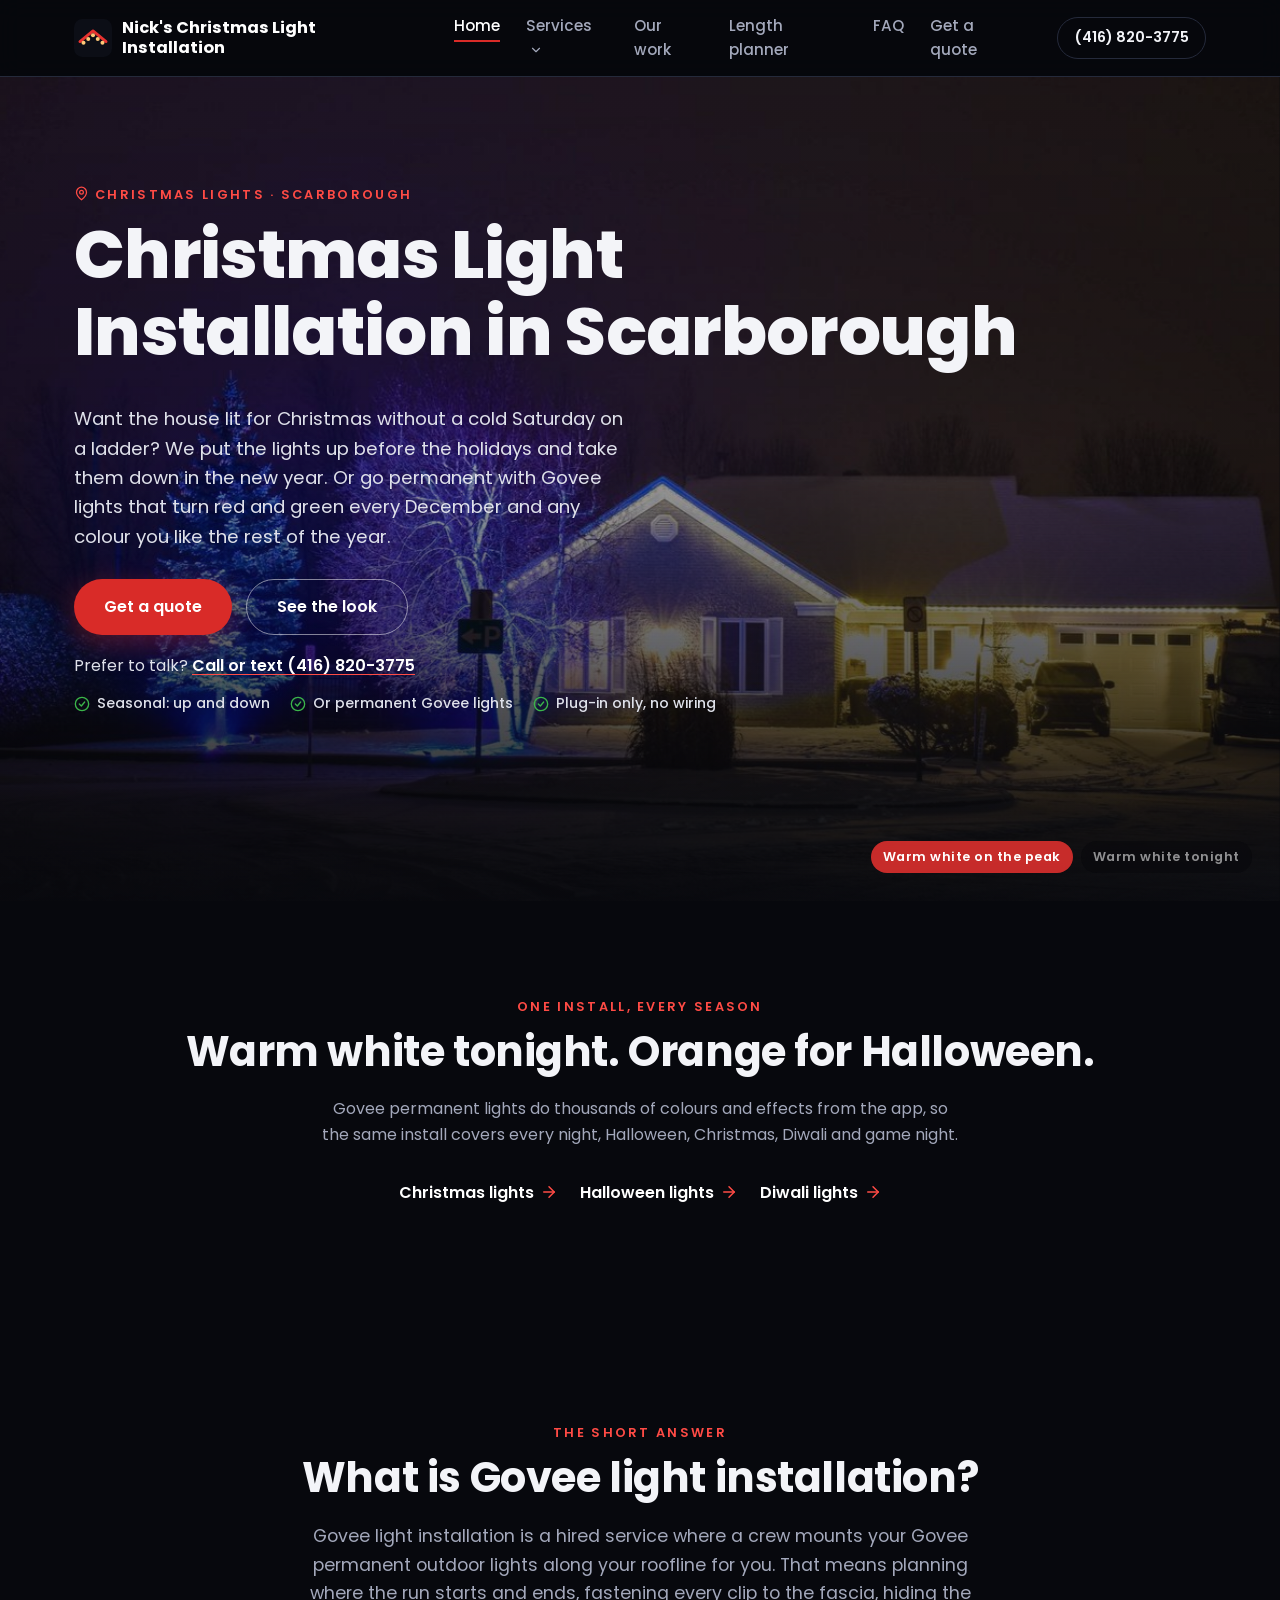
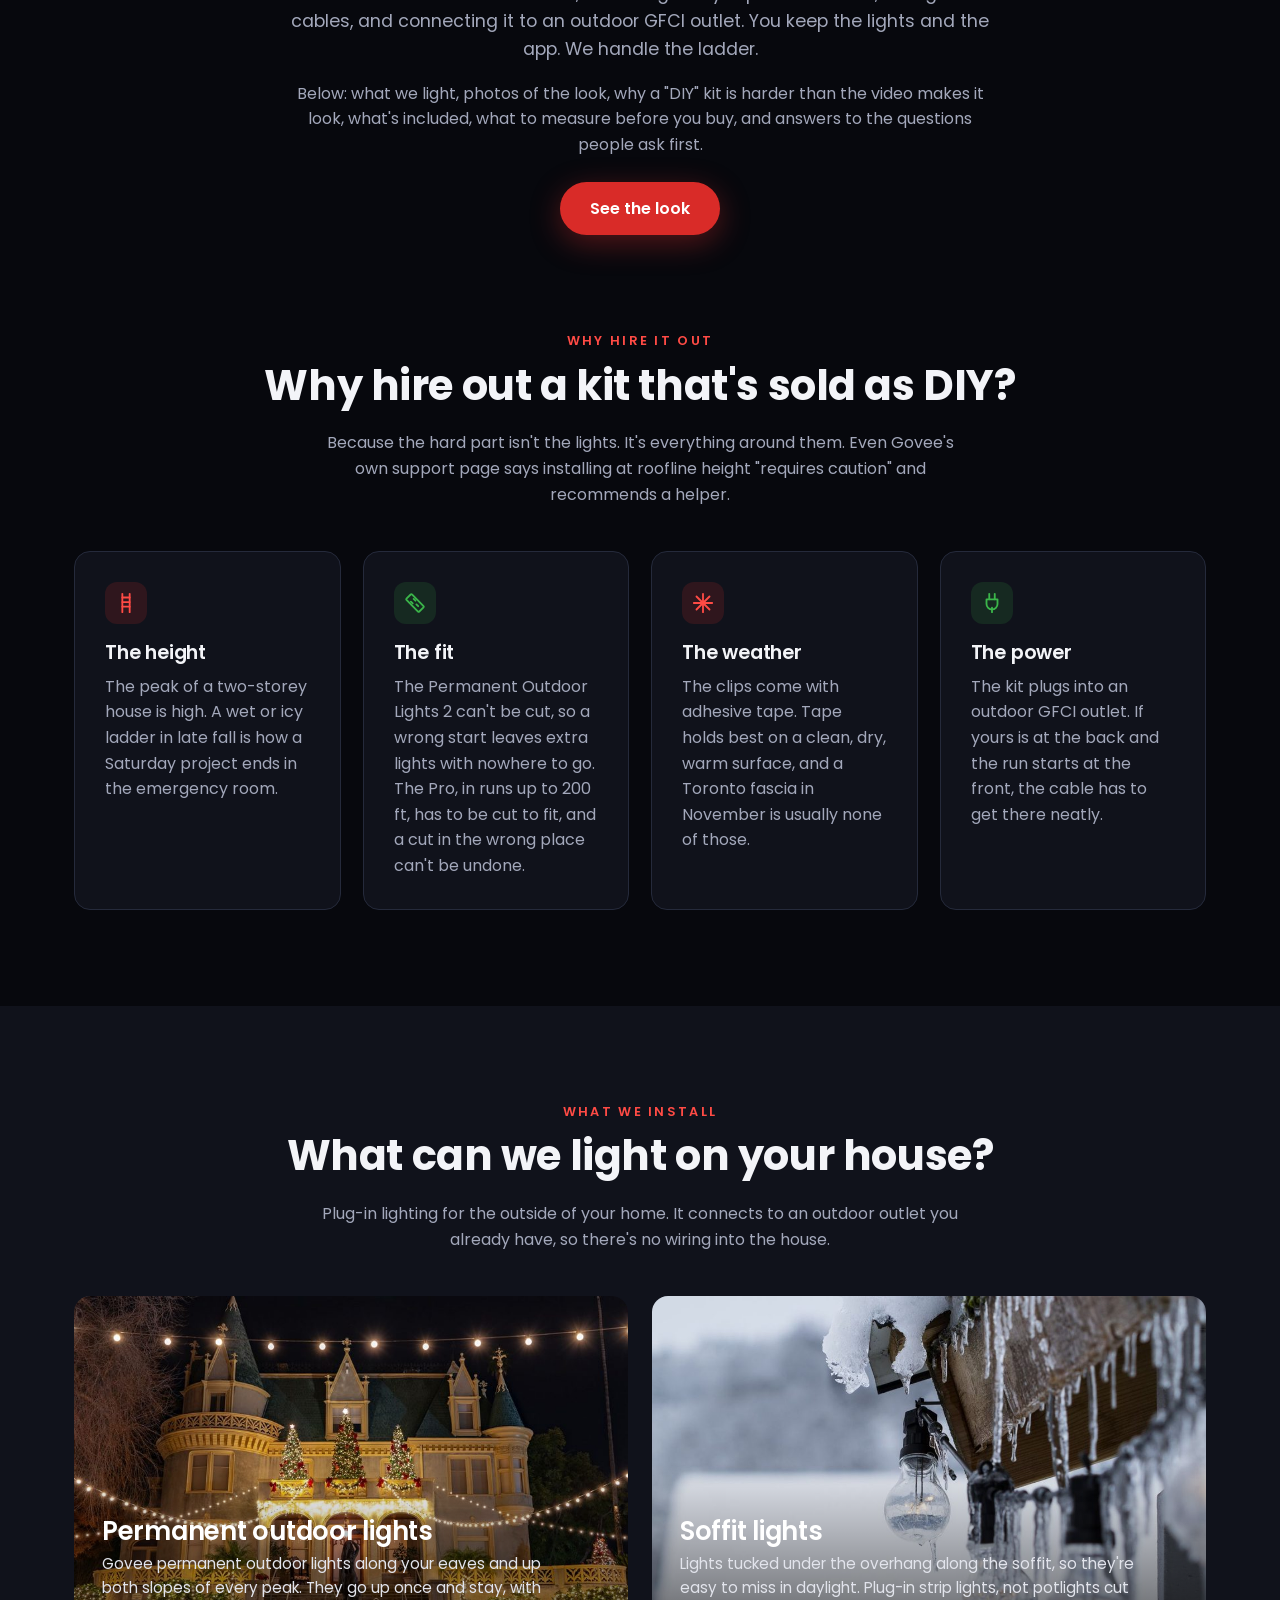
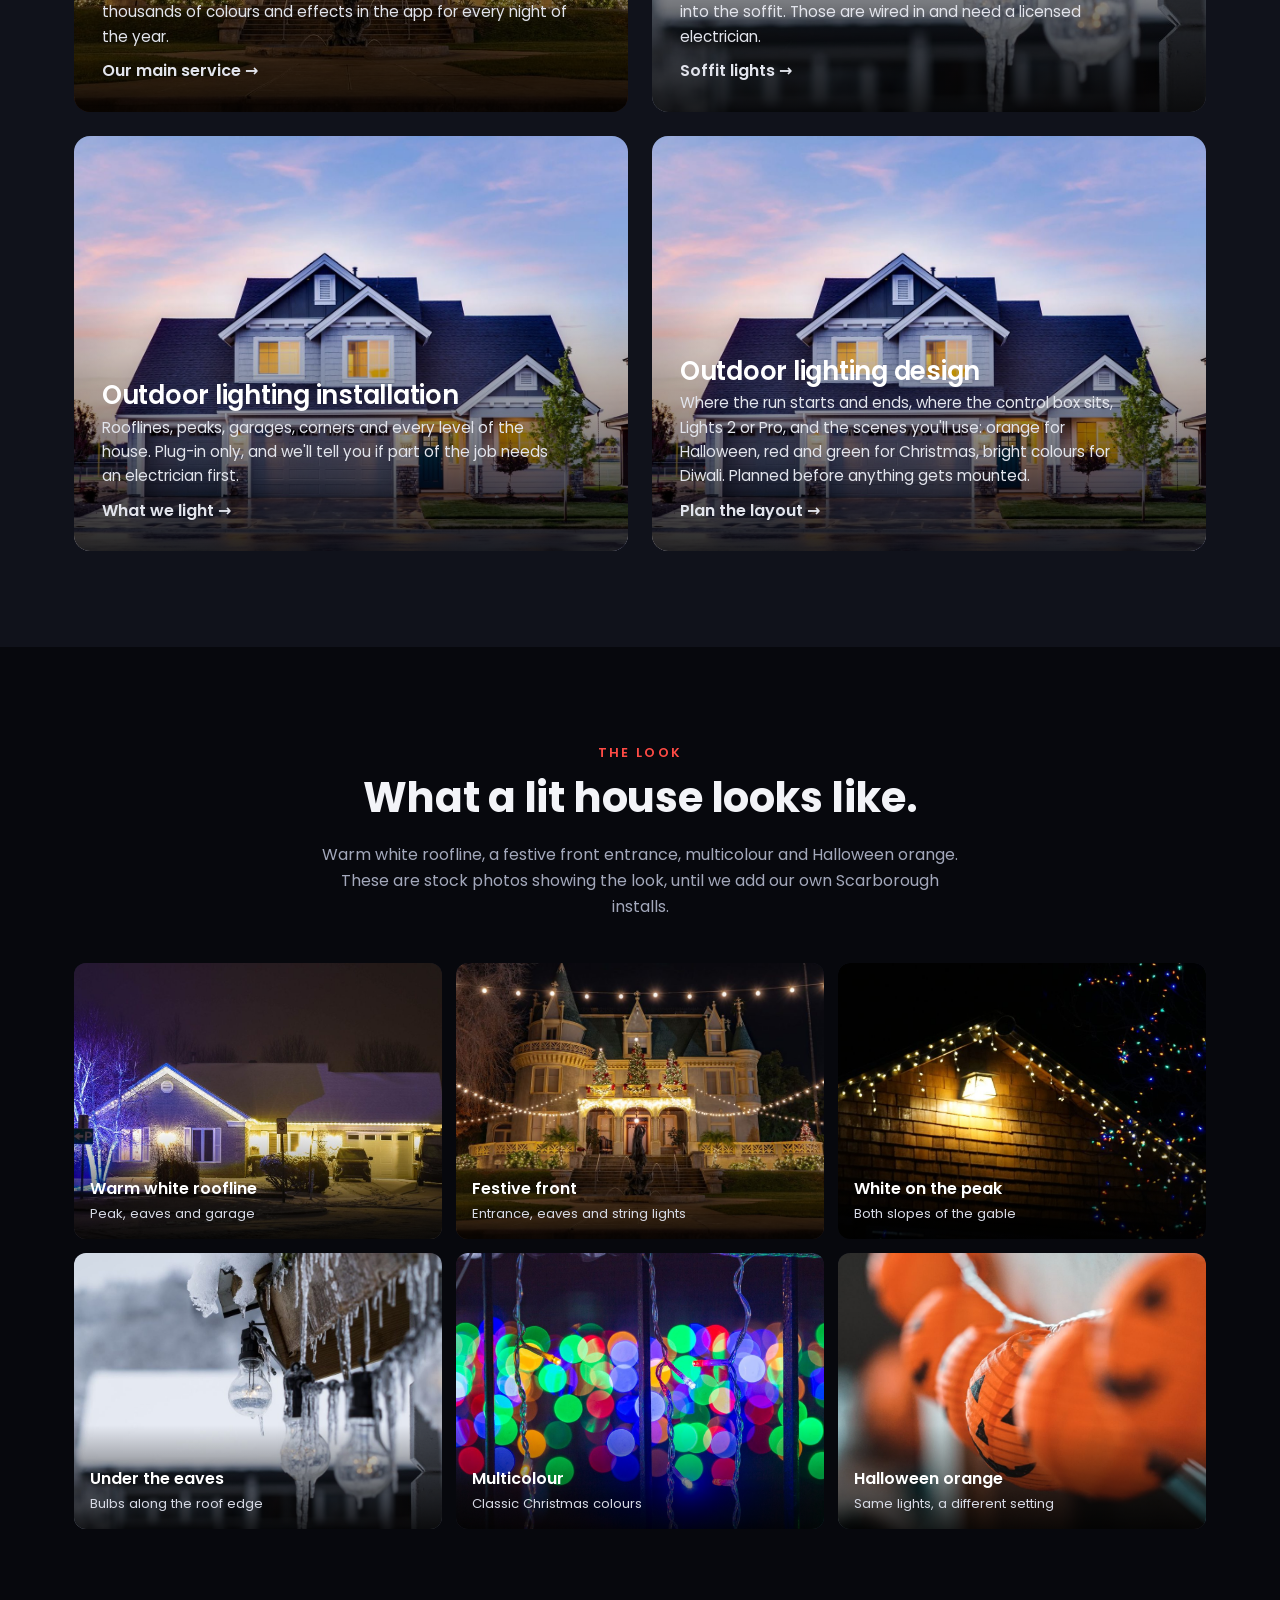
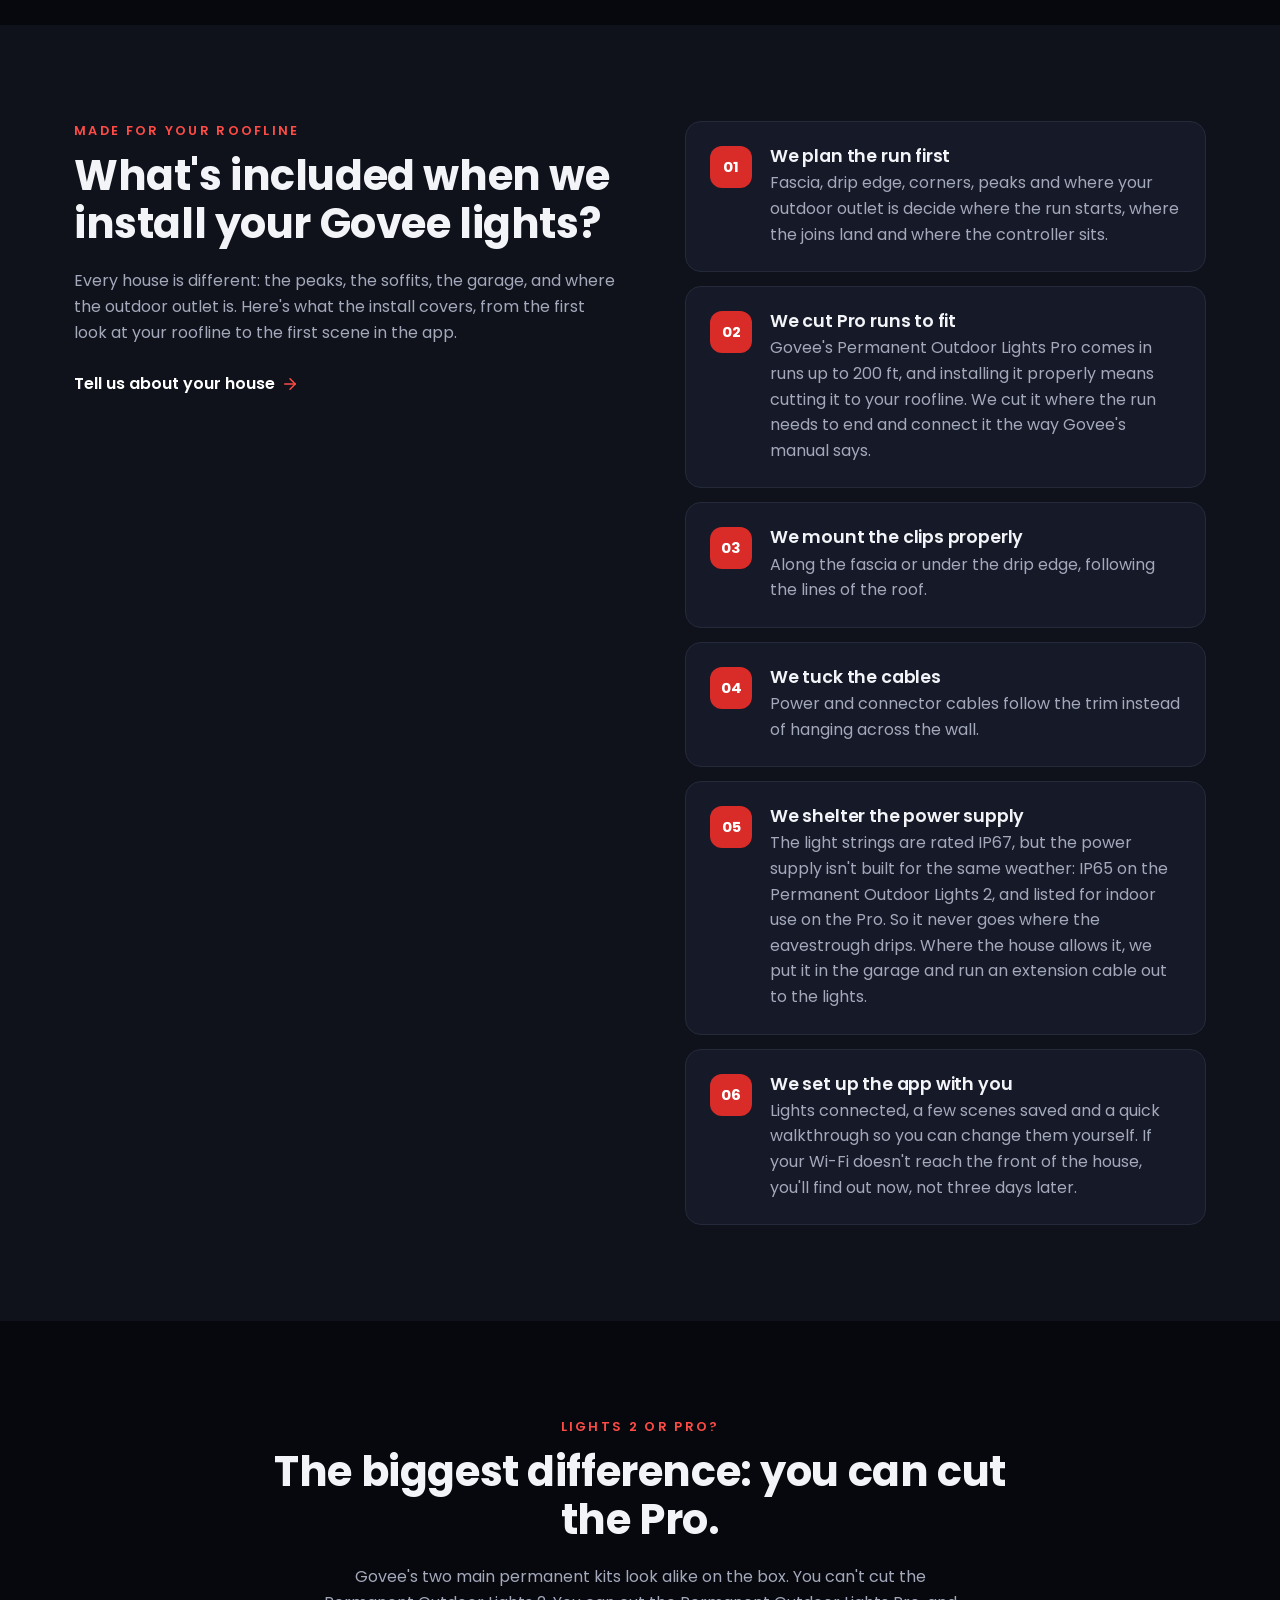
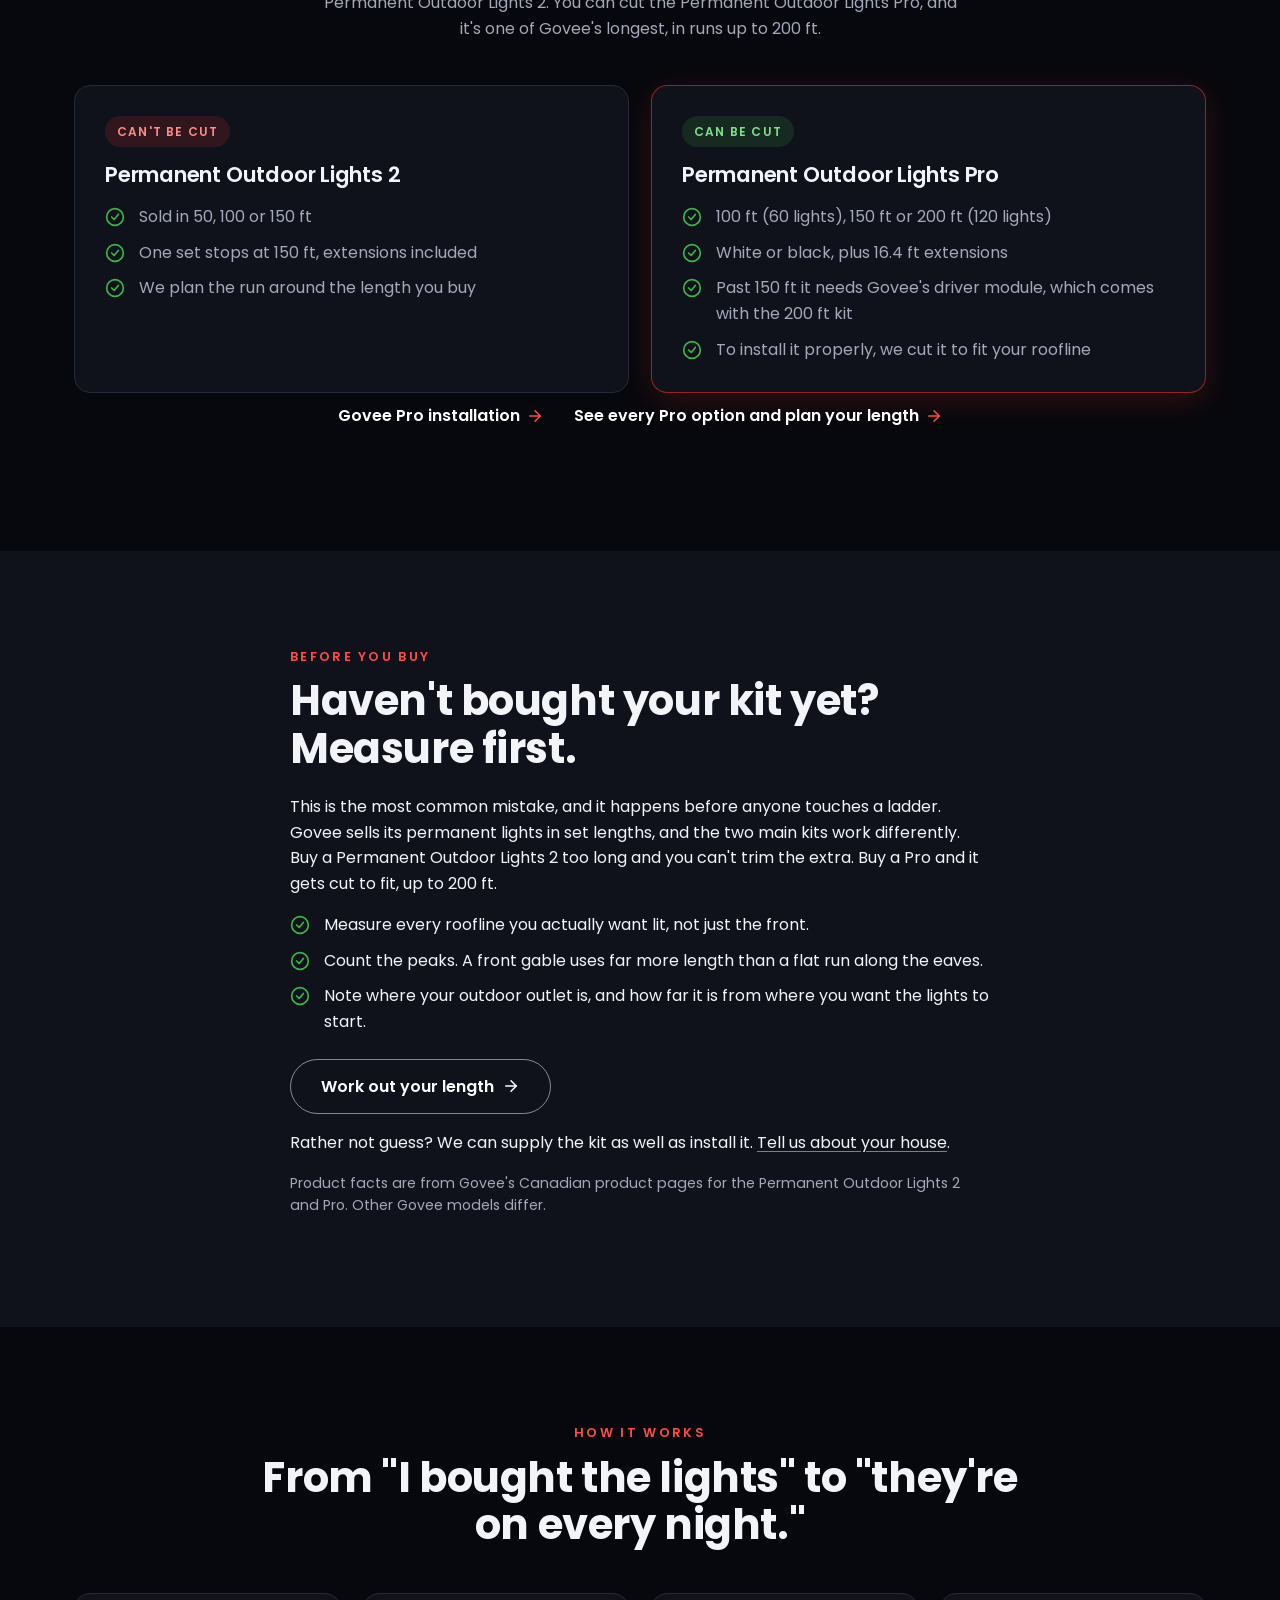
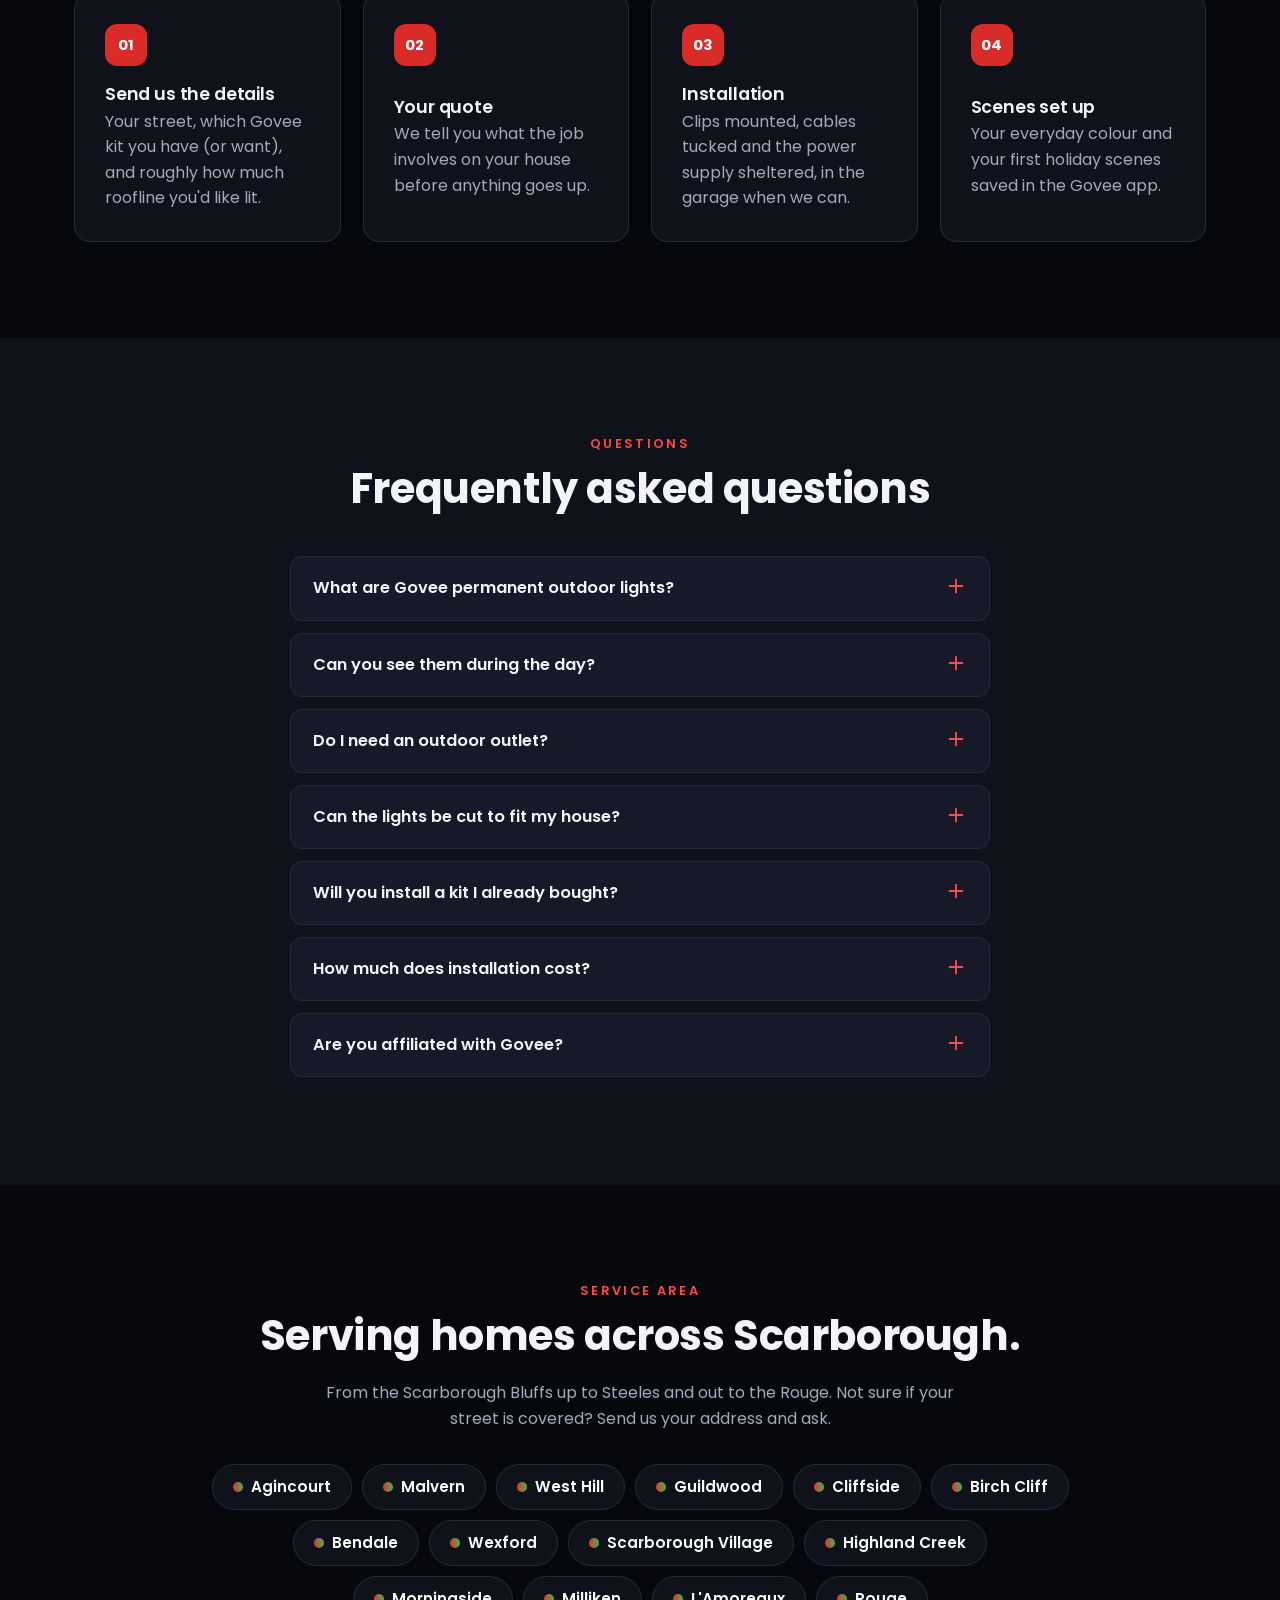
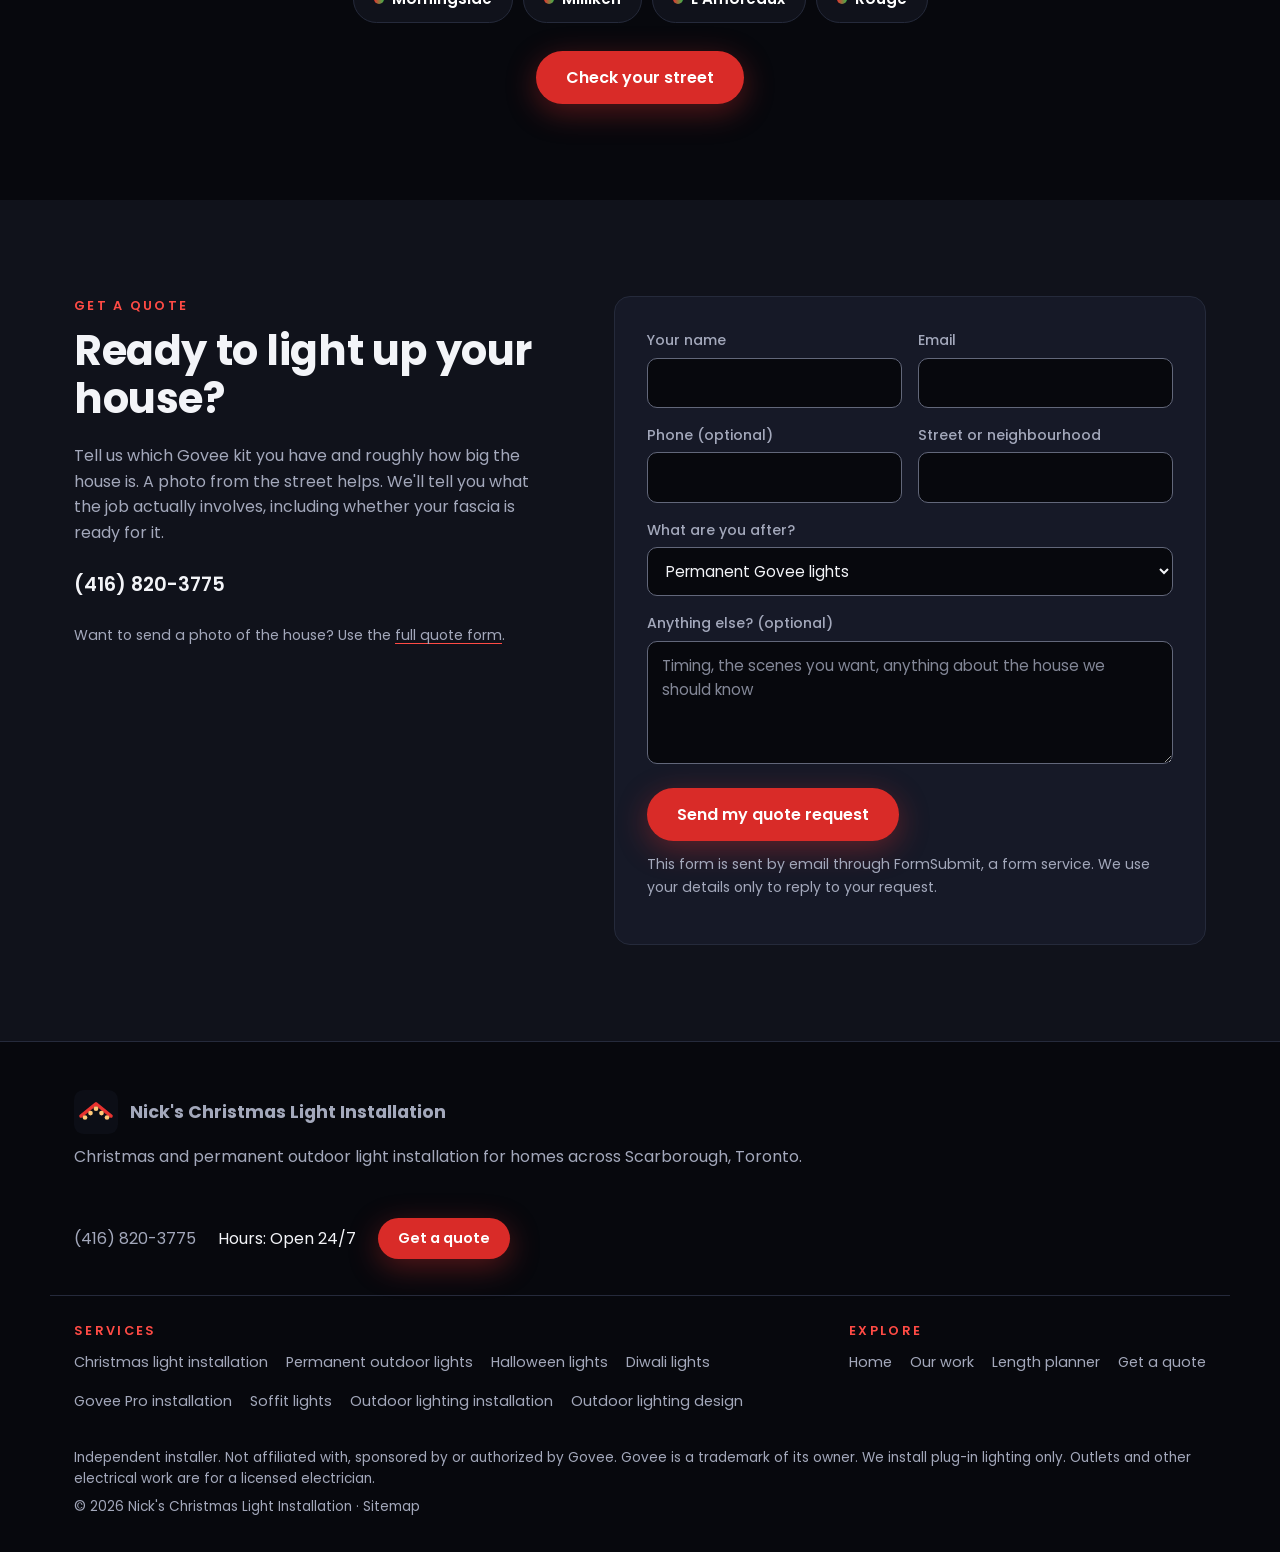
==== index.html @ 09fc62af "Live build: christmaslightsscarborough.ca" ====
<!doctype html>
<html lang="en-CA">
<head>
<meta charset="utf-8">
<meta name="viewport" content="width=device-width, initial-scale=1">
<title>Christmas Light Installation Scarborough | Up and Down</title>
<meta name="description" content="Christmas lights put up on your Scarborough home and taken down in the new year, or Govee permanent lights that stay up. No ladder for you. Get a quote.">
<link rel="canonical" href="https://christmaslightsscarborough.ca/">
<meta property="og:type" content="website">
<meta property="og:site_name" content="Nick&#x27;s Christmas Light Installation">
<meta property="og:title" content="Christmas Light Installation Scarborough | Up and Down">
<meta property="og:description" content="Christmas lights put up on your Scarborough home and taken down in the new year, or Govee permanent lights that stay up. No ladder for you. Get a quote.">
<meta property="og:url" content="https://christmaslightsscarborough.ca/">
<meta property="og:image" content="https://christmaslightsscarborough.ca/assets/og-image.jpg">
<meta property="og:image:width" content="1200">
<meta property="og:image:height" content="630">
<meta property="og:image:alt" content="A brick house at night with warm white lights along the front peak and eaves">
<meta name="twitter:card" content="summary_large_image">
<meta name="theme-color" content="#07080D">
<link rel="icon" href="/assets/favicon.svg" type="image/svg+xml">
<link rel="preload" href="/assets/fonts/poppins-400-latin.woff2" as="font" type="font/woff2" crossorigin>
<link rel="preload" href="/assets/fonts/poppins-800-latin.woff2" as="font" type="font/woff2" crossorigin>
<link rel="stylesheet" href="/assets/site.css?v=c8b95cfa">
<script>document.documentElement.classList.add("js")</script>
<script type="application/ld+json">{"@context": "https://schema.org", "@type": "HomeAndConstructionBusiness", "@id": "https://christmaslightsscarborough.ca/#business", "name": "Nick&#x27;s Christmas Light Installation", "url": "https://christmaslightsscarborough.ca/", "telephone": "+14168203775", "image": ["https://christmaslightsscarborough.ca/assets/img/jobs/bungalow-warm-white-night.jpg", "https://christmaslightsscarborough.ca/assets/img/jobs/warm-white-brick-night.jpg"], "logo": "https://christmaslightsscarborough.ca/assets/favicon.svg", "address": {"@type": "PostalAddress", "addressLocality": "Scarborough", "addressRegion": "ON", "addressCountry": "CA"}, "areaServed": {"@type": "Place", "name": "Scarborough, Toronto, ON"}, "hasOfferCatalog": {"@type": "OfferCatalog", "name": "Outdoor lighting installation", "itemListElement": [{"@type": "Offer", "itemOffered": {"@type": "Service", "name": "Christmas light installation"}}, {"@type": "Offer", "itemOffered": {"@type": "Service", "name": "Permanent outdoor lighting installation"}}, {"@type": "Offer", "itemOffered": {"@type": "Service", "name": "Soffit lighting installation"}}, {"@type": "Offer", "itemOffered": {"@type": "Service", "name": "Lighting design"}}]}}</script>
<script type="application/ld+json">{"@context": "https://schema.org", "@type": "FAQPage", "mainEntity": [{"@type": "Question", "name": "What are Govee permanent outdoor lights?", "acceptedAnswer": {"@type": "Answer", "text": "A run of weatherproof LED lights that mounts once along your roofline and stays up all year. You control colour, brightness and schedules from the Govee app, so the same lights work for every night, Halloween, Christmas and game night."}}, {"@type": "Question", "name": "Can you see them during the day?", "acceptedAnswer": {"@type": "Answer", "text": "They tuck under the roof edge, so from the street they're easy to miss in daylight. Stand in the driveway and look up and you'll see them. Anyone who says they're invisible is overselling."}}, {"@type": "Question", "name": "Do I need an outdoor outlet?", "acceptedAnswer": {"@type": "Answer", "text": "Yes. Govee's instructions say to \"install only to a covered Class A GFCI receptacle\": an outdoor outlet with ground-fault protection and a weatherproof cover. If you don't have one near where the lights will start, adding one is a job for a licensed electrician. We install the lights. We don't do electrical work."}}, {"@type": "Question", "name": "Can the lights be cut to fit my house?", "acceptedAnswer": {"@type": "Answer", "text": "It depends on the model. Govee says the Permanent Outdoor Lights 2 can't be cut, so the run is planned around the length you buy. The Permanent Outdoor Lights Pro can be cut and comes in runs up to 200 ft, and to install it properly, we cut it to fit your roofline. Our length planner works out which lengths fit."}}, {"@type": "Question", "name": "Will you install a kit I already bought?", "acceptedAnswer": {"@type": "Answer", "text": "Yes. We install Govee kits you've already bought, and we can supply the kit if you haven't bought one yet."}}, {"@type": "Question", "name": "How much does installation cost?", "acceptedAnswer": {"@type": "Answer", "text": "It depends on how much roofline you want lit, how many peaks and corners there are, and what your fascia is made of. Every house gets its own quote: send us the details and we'll tell you what yours costs."}}, {"@type": "Question", "name": "Are you affiliated with Govee?", "acceptedAnswer": {"@type": "Answer", "text": "No. We're an independent installer. We're not affiliated with, sponsored by or authorized by Govee."}}]}</script>
</head>
<body>
<a class="skip" href="#main">Skip to main content</a>
<!-- Inline SVG icon set (Lucide-style, 2px stroke). Partial: build.py puts it at the top of every page. -->
<svg width="0" height="0" style="position:absolute" aria-hidden="true">
  <defs>
    <symbol id="i-bulb" viewBox="0 0 24 24" fill="none" stroke="currentColor" stroke-width="2" stroke-linecap="round" stroke-linejoin="round"><path d="M9 18h6"/><path d="M10 22h4"/><path d="M12 2a7 7 0 0 0-4 12.7c.6.5 1 1.3 1 2.1V18h6v-1.2c0-.8.4-1.6 1-2.1A7 7 0 0 0 12 2z"/></symbol>
    <symbol id="i-pin" viewBox="0 0 24 24" fill="none" stroke="currentColor" stroke-width="2" stroke-linecap="round" stroke-linejoin="round"><path d="M20 10c0 6-8 12-8 12s-8-6-8-12a8 8 0 0 1 16 0z"/><circle cx="12" cy="10" r="3"/></symbol>
    <symbol id="i-phone" viewBox="0 0 24 24" fill="none" stroke="currentColor" stroke-width="2" stroke-linecap="round" stroke-linejoin="round"><path d="M22 16.9v3a2 2 0 0 1-2.2 2 19.8 19.8 0 0 1-8.6-3.1 19.5 19.5 0 0 1-6-6A19.8 19.8 0 0 1 2.1 4.2 2 2 0 0 1 4.1 2h3a2 2 0 0 1 2 1.7c.1.9.4 1.8.7 2.7a2 2 0 0 1-.5 2.1L8 9.8a16 16 0 0 0 6 6l1.3-1.3a2 2 0 0 1 2.1-.4c.9.3 1.8.6 2.7.7a2 2 0 0 1 1.7 2z"/></symbol>
    <symbol id="i-ladder" viewBox="0 0 24 24" fill="none" stroke="currentColor" stroke-width="2" stroke-linecap="round" stroke-linejoin="round"><path d="M8 2v20"/><path d="M16 2v20"/><path d="M8 6h8"/><path d="M8 11h8"/><path d="M8 16h8"/></symbol>
    <symbol id="i-ruler" viewBox="0 0 24 24" fill="none" stroke="currentColor" stroke-width="2" stroke-linecap="round" stroke-linejoin="round"><path d="M21.3 15.3 8.7 2.7a1 1 0 0 0-1.4 0L2.7 7.3a1 1 0 0 0 0 1.4l12.6 12.6a1 1 0 0 0 1.4 0l4.6-4.6a1 1 0 0 0 0-1.4z"/><path d="m7.5 10.5 2 2"/><path d="m10.5 7.5 2 2"/><path d="m13.5 13.5 2 2"/></symbol>
    <symbol id="i-snow" viewBox="0 0 24 24" fill="none" stroke="currentColor" stroke-width="2" stroke-linecap="round" stroke-linejoin="round"><path d="M12 2v20"/><path d="m4.9 4.9 14.2 14.2"/><path d="M2 12h20"/><path d="m19.1 4.9-14.2 14.2"/></symbol>
    <symbol id="i-plug" viewBox="0 0 24 24" fill="none" stroke="currentColor" stroke-width="2" stroke-linecap="round" stroke-linejoin="round"><path d="M12 22v-5"/><path d="M9 8V2"/><path d="M15 8V2"/><path d="M18 8v5a6 6 0 0 1-12 0V8z"/></symbol>
    <symbol id="i-check" viewBox="0 0 24 24" fill="none" stroke="currentColor" stroke-width="2" stroke-linecap="round" stroke-linejoin="round"><circle cx="12" cy="12" r="10"/><path d="m8 12 3 3 5-6"/></symbol>
    <symbol id="i-plus" viewBox="0 0 24 24" fill="none" stroke="currentColor" stroke-width="2" stroke-linecap="round" stroke-linejoin="round"><path d="M12 5v14"/><path d="M5 12h14"/></symbol>
    <symbol id="i-x" viewBox="0 0 24 24" fill="none" stroke="currentColor" stroke-width="2" stroke-linecap="round" stroke-linejoin="round"><path d="M18 6 6 18"/><path d="m6 6 12 12"/></symbol>
    <symbol id="i-menu" viewBox="0 0 24 24" fill="none" stroke="currentColor" stroke-width="2" stroke-linecap="round" stroke-linejoin="round"><path d="M4 6h16"/><path d="M4 12h16"/><path d="M4 18h16"/></symbol>
    <symbol id="i-chevron" viewBox="0 0 24 24" fill="none" stroke="currentColor" stroke-width="2" stroke-linecap="round" stroke-linejoin="round"><path d="m6 9 6 6 6-6"/></symbol>
    <symbol id="i-arrow" viewBox="0 0 24 24" fill="none" stroke="currentColor" stroke-width="2" stroke-linecap="round" stroke-linejoin="round"><path d="M5 12h14"/><path d="m12 5 7 7-7 7"/></symbol>
    <symbol id="i-roof" viewBox="0 0 24 24" fill="none" stroke="currentColor" stroke-width="2" stroke-linecap="round" stroke-linejoin="round"><path d="m3 12 9-8 9 8"/><path d="M6 15h.01"/><path d="M10 15h.01"/><path d="M14 15h.01"/><path d="M18 15h.01"/></symbol>
    <symbol id="i-eave" viewBox="0 0 24 24" fill="none" stroke="currentColor" stroke-width="2" stroke-linecap="round" stroke-linejoin="round"><path d="M2 8h20"/><path d="M4 8v12"/><path d="M6 12h.01"/><path d="M10 12h.01"/><path d="M14 12h.01"/><path d="M18 12h.01"/></symbol>
    <symbol id="i-palette" viewBox="0 0 24 24" fill="none" stroke="currentColor" stroke-width="2" stroke-linecap="round" stroke-linejoin="round"><path d="M12 22a10 10 0 1 1 10-10c0 2.8-2.2 4-4 4h-2a2 2 0 0 0-1.5 3.3A2 2 0 0 1 12 22z"/><circle cx="7.5" cy="10.5" r="1"/><circle cx="10.5" cy="6.5" r="1"/><circle cx="15.5" cy="7.5" r="1"/></symbol>
  </defs>
</svg>

<header class="site">
  <div class="wrap bar">
    <a class="brand" href="/"><img src="/assets/favicon.svg" alt="" width="38" height="38"><span>Nick&#x27;s Christmas Light Installation</span></a>
    <nav class="primary" id="primary-nav" aria-label="Primary"><ul><li><a href="/" aria-current="page">Home</a></li><li class="has-sub"><a href="/#services">Services<svg class="chev" aria-hidden="true"><use href="#i-chevron"/></svg></a><ul class="sub" aria-label="Services"><li><a href="/christmas-light-installation/">Christmas light installation</a></li><li><a href="/permanent-outdoor-lights/">Permanent outdoor lights</a></li><li><a href="/halloween-lights/">Halloween lights</a></li><li><a href="/diwali-lights/">Diwali lights</a></li><li><a href="/govee-pro-installation/">Govee Pro installation</a></li><li><a href="/soffit-lights/">Soffit lights</a></li><li><a href="/outdoor-lighting-installation/">Outdoor lighting installation</a></li><li><a href="/outdoor-lighting-design/">Outdoor lighting design</a></li></ul></li><li><a href="/#work">Our work</a></li><li><a href="/can-you-cut-govee-permanent-outdoor-lights/">Length planner</a></li><li><a href="/#faq">FAQ</a></li><li><a href="/contact/">Get a quote</a></li></ul></nav>
    <div class="bar-actions">
      <a class="header-phone" href="tel:+14168203775">(416) 820-3775</a>
      <button class="menu-btn" type="button" aria-expanded="false" aria-controls="primary-nav" aria-label="Menu"><svg aria-hidden="true"><use href="#i-menu"/></svg></button>
    </div>
  </div>
</header>

<main id="main">
  <section class="hero" aria-labelledby="hero-title">
    <div class="hero-slides">
      <picture class="on">
        <img src="/assets/img/stock/hero-house-snow-night.jpg" alt="Bungalow on a snowy night with warm white lights along the roofline" width="1400" height="765" fetchpriority="high">
      </picture>
      <picture>
        <img src="/assets/img/stock/festive-house-night.jpg" alt="House at night with warm white string lights and lit entrance" width="1400" height="625" fetchpriority="low" decoding="async">
      </picture>
    </div>
    <div class="hero-labels" aria-hidden="true"><span class="on">Warm white on the peak</span><span>Warm white tonight</span></div>
    <div class="wrap">
      <p class="eyebrow"><svg aria-hidden="true"><use href="#i-pin"/></svg>Christmas lights · Scarborough</p>
      <h1 id="hero-title">Christmas Light Installation in Scarborough</h1>
      <p class="lead">Want the house lit for Christmas without a cold Saturday on a ladder? We put the lights up before the holidays and take them down in the new year. Or go permanent with Govee lights that turn red and green every December and any colour you like the rest of the year.</p>
      <div class="actions">
        <a class="btn btn-primary" href="/contact/">Get a quote</a>
        <a class="btn btn-ghost" href="#work">See the look</a>
      </div>
      <p class="phone-note">Prefer to talk? <a href="tel:+14168203775">Call or text (416) 820-3775</a></p>
      <ul class="trust">
        <li><svg aria-hidden="true"><use href="#i-check"/></svg>Seasonal: up and down</li>
        <li><svg aria-hidden="true"><use href="#i-check"/></svg>Or permanent Govee lights</li>
        <li><svg aria-hidden="true"><use href="#i-check"/></svg>Plug-in only, no wiring</li>
      </ul>
    </div>
  </section>

  <section id="scenes" class="theme-light" aria-labelledby="scenes-title">
    <div class="wrap center">
      <p class="eyebrow">One install, every season</p>
      <h2 id="scenes-title">Warm white tonight. Orange for Halloween.</h2>
      <p class="muted">Govee permanent lights do thousands of colours and effects from the app, so the same install covers every night, Halloween, Christmas, Diwali and game night. </p>
      <p class="mode-links"><a class="text-link" href="/christmas-light-installation/">Christmas lights<svg aria-hidden="true"><use href="#i-arrow"/></svg></a> <a class="text-link" href="/halloween-lights/">Halloween lights<svg aria-hidden="true"><use href="#i-arrow"/></svg></a> <a class="text-link" href="/diwali-lights/">Diwali lights<svg aria-hidden="true"><use href="#i-arrow"/></svg></a></p>
    </div>
  </section>

  <section class="theme-light" aria-labelledby="what-title">
    <div class="wrap intro-solo">
      <p class="eyebrow">The short answer</p>
      <h2 id="what-title">What is Govee light installation?</h2>
      <p class="answer">Govee light installation is a hired service where a crew mounts your Govee permanent outdoor lights along your roofline for you. That means planning where the run starts and ends, fastening every clip to the fascia, hiding the cables, and connecting it to an outdoor GFCI outlet. You keep the lights and the app. We handle the ladder.</p>
      <p class="muted">Below: what we light, photos of the look, why a "DIY" kit is harder than the video makes it look, what's included, what to measure before you buy, and answers to the questions people ask first.</p>
      <a class="btn btn-primary" href="#work">See the look</a>
    </div>
  </section>

  <section class="theme-light flush-top" aria-labelledby="why-title">
    <div class="wrap">
      <div class="section-head centered">
        <p class="eyebrow">Why hire it out</p>
        <h2 id="why-title">Why hire out a kit that's sold as DIY?</h2>
        <p>Because the hard part isn't the lights. It's everything around them. Even Govee's own support page says installing at roofline height "requires caution" and recommends a helper.</p>
      </div>
      <div class="features grid-4">
        <div class="card">
          <div class="icon"><svg aria-hidden="true"><use href="#i-ladder"/></svg></div>
          <h3>The height</h3>
          <p>The peak of a two-storey house is high. A wet or icy ladder in late fall is how a Saturday project ends in the emergency room.</p>
        </div>
        <div class="card">
          <div class="icon"><svg aria-hidden="true"><use href="#i-ruler"/></svg></div>
          <h3>The fit</h3>
          <p>The Permanent Outdoor Lights 2 can't be cut, so a wrong start leaves extra lights with nowhere to go. The Pro, in runs up to 200 ft, has to be cut to fit, and a cut in the wrong place can't be undone.</p>
        </div>
        <div class="card">
          <div class="icon"><svg aria-hidden="true"><use href="#i-snow"/></svg></div>
          <h3>The weather</h3>
          <p>The clips come with adhesive tape. Tape holds best on a clean, dry, warm surface, and a Toronto fascia in November is usually none of those.</p>
        </div>
        <div class="card">
          <div class="icon"><svg aria-hidden="true"><use href="#i-plug"/></svg></div>
          <h3>The power</h3>
          <p>The kit plugs into an outdoor GFCI outlet. If yours is at the back and the run starts at the front, the cable has to get there neatly.</p>
        </div>
      </div>
    </div>
  </section>

  <section id="services" class="theme-dark" aria-labelledby="services-title">
    <div class="wrap center">
      <p class="eyebrow">What we install</p>
      <h2 id="services-title">What can we light on your house?</h2>
      <p class="muted">Plug-in lighting for the outside of your home. It connects to an outdoor outlet you already have, so there's no wiring into the house.</p>
      <div class="services">
        <a class="service" href="/permanent-outdoor-lights/" aria-labelledby="t-perm" aria-describedby="t-perm-d">
          <img src="/assets/img/stock/festive-house-night.jpg" alt="House at night with warm white string lights and lit entrance" width="1400" height="625" loading="lazy">
          <div>
            <h3 id="t-perm">Permanent outdoor lights</h3>
            <p id="t-perm-d">Govee permanent outdoor lights along your eaves and up both slopes of every peak. They go up once and stay, with thousands of colours and effects in the app for every night of the year.</p>
            <span>Our main service →</span>
          </div>
        </a>
        <a class="service" href="/soffit-lights/" aria-labelledby="t-soffit" aria-describedby="t-soffit-d">
          <img src="/assets/img/stock/icicle-bulbs-eaves.jpg" alt="Clear bulbs on a string hanging under a snowy roof edge" width="1400" height="744" loading="lazy">
          <div>
            <h3 id="t-soffit">Soffit lights</h3>
            <p id="t-soffit-d">Lights tucked under the overhang along the soffit, so they're easy to miss in daylight. Plug-in strip lights, not potlights cut into the soffit. Those are wired in and need a licensed electrician.</p>
            <span>Soffit lights →</span>
          </div>
        </a>
        <a class="service" href="/outdoor-lighting-installation/" aria-labelledby="t-install" aria-describedby="t-install-d">
          <img src="/assets/img/stock/suburban-house-dusk.jpg" alt="Two-storey house with a triple garage at dusk" width="1400" height="934" loading="lazy">
          <div>
            <h3 id="t-install">Outdoor lighting installation</h3>
            <p id="t-install-d">Rooflines, peaks, garages, corners and every level of the house. Plug-in only, and we'll tell you if part of the job needs an electrician first.</p>
            <span>What we light →</span>
          </div>
        </a>
        <a class="service" href="/outdoor-lighting-design/" aria-labelledby="t-design" aria-describedby="t-design-d">
          <img src="/assets/img/stock/suburban-house-dusk.jpg" alt="Two-storey house with a triple garage at dusk" width="1400" height="934" loading="lazy">
          <div>
            <h3 id="t-design">Outdoor lighting design</h3>
            <p id="t-design-d">Where the run starts and ends, where the control box sits, Lights 2 or Pro, and the scenes you'll use: orange for Halloween, red and green for Christmas, bright colours for Diwali. Planned before anything gets mounted.</p>
            <span>Plan the layout →</span>
          </div>
        </a>
      </div>
    </div>
  </section>

  <section id="work" class="theme-light" aria-labelledby="work-title">
    <div class="wrap center">
      <p class="eyebrow">The look</p>
      <h2 id="work-title">What a lit house looks like.</h2>
      <p class="muted">Warm white roofline, a festive front entrance, multicolour and Halloween orange. These are stock photos showing the look, until we add our own Scarborough installs.</p>
      <div class="gallery">
        <figure><img src="/assets/img/stock/christmas-house-snow-night.jpg" alt="Bungalow on a snowy night with warm white lights along the roofline" width="880" height="500" loading="lazy"><figcaption><strong>Warm white roofline</strong><span>Peak, eaves and garage</span></figcaption></figure>
        <figure><img src="/assets/img/stock/festive-house-night.jpg" alt="House at night with warm white string lights and lit entrance" width="1400" height="625" loading="lazy"><figcaption><strong>Festive front</strong><span>Entrance, eaves and string lights</span></figcaption></figure>
        <figure><img src="/assets/img/stock/christmas-gable-lights-night.jpg" alt="Gable end of a cedar-shingled building at night with white lights along the peak" width="1000" height="555" loading="lazy"><figcaption><strong>White on the peak</strong><span>Both slopes of the gable</span></figcaption></figure>
        <figure><img src="/assets/img/stock/icicle-bulbs-eaves.jpg" alt="Clear bulbs on a string hanging under a snowy roof edge" width="1400" height="744" loading="lazy"><figcaption><strong>Under the eaves</strong><span>Bulbs along the roof edge</span></figcaption></figure>
        <figure><img src="/assets/img/stock/multicolour-lights-bokeh.jpg" alt="Close-up of multicolour string lights glowing at night" width="1400" height="934" loading="lazy"><figcaption><strong>Multicolour</strong><span>Classic Christmas colours</span></figcaption></figure>
        <figure><img src="/assets/img/stock/halloween-pumpkin-lights.jpg" alt="String of orange pumpkin lanterns glowing for Halloween" width="1400" height="788" loading="lazy"><figcaption><strong>Halloween orange</strong><span>Same lights, a different setting</span></figcaption></figure>
      </div>
    </div>
  </section>

  <section id="included" class="theme-dark" aria-labelledby="included-title">
    <div class="wrap split">
      <div>
        <p class="eyebrow">Made for your roofline</p>
        <h2 id="included-title">What's included when we install your Govee lights?</h2>
        <p>Every house is different: the peaks, the soffits, the garage, and where the outdoor outlet is. Here's what the install covers, from the first look at your roofline to the first scene in the app.</p>
        <a class="text-link" href="/contact/">Tell us about your house<svg aria-hidden="true"><use href="#i-arrow"/></svg></a>
      </div>
      <div>
        <ol class="steps">
          <li><div><h3>We plan the run first</h3><p>Fascia, drip edge, corners, peaks and where your outdoor outlet is decide where the run starts, where the joins land and where the controller sits.</p></div></li>
          <li><div><h3>We cut Pro runs to fit</h3><p>Govee's Permanent Outdoor Lights Pro comes in runs up to 200 ft, and installing it properly means cutting it to your roofline. We cut it where the run needs to end and connect it the way Govee's manual says.</p></div></li>
          <li><div><h3>We mount the clips properly</h3><p>Along the fascia or under the drip edge, following the lines of the roof.</p></div></li>
          <li><div><h3>We tuck the cables</h3><p>Power and connector cables follow the trim instead of hanging across the wall.</p></div></li>
          <li><div><h3>We shelter the power supply</h3><p>The light strings are rated IP67, but the power supply isn't built for the same weather: IP65 on the Permanent Outdoor Lights 2, and listed for indoor use on the Pro. So it never goes where the eavestrough drips. Where the house allows it, we put it in the garage and run an extension cable out to the lights.</p></div></li>
          <li><div><h3>We set up the app with you</h3><p>Lights connected, a few scenes saved and a quick walkthrough so you can change them yourself. If your Wi-Fi doesn't reach the front of the house, you'll find out now, not three days later.</p></div></li>
        </ol>
      </div>
    </div>
  </section>

  <section id="compare" class="theme-light" aria-labelledby="compare-title">
    <div class="wrap">
      <div class="section-head centered">
        <p class="eyebrow">Lights 2 or Pro?</p>
        <h2 id="compare-title">The biggest difference: you can cut the Pro.</h2>
        <p>Govee's two main permanent kits look alike on the box. You can't cut the Permanent Outdoor Lights 2. You can cut the Permanent Outdoor Lights Pro, and it's one of Govee's longest, in runs up to 200 ft.</p>
      </div>
      <div class="compare">
        <div class="compare-card">
          <span class="cut-tag no">Can't be cut</span>
          <h3>Permanent Outdoor Lights 2</h3>
          <ul class="checks">
            <li><svg aria-hidden="true"><use href="#i-check"/></svg><span>Sold in 50, 100 or 150 ft</span></li>
            <li><svg aria-hidden="true"><use href="#i-check"/></svg><span>One set stops at 150 ft, extensions included</span></li>
            <li><svg aria-hidden="true"><use href="#i-check"/></svg><span>We plan the run around the length you buy</span></li>
          </ul>
        </div>
        <div class="compare-card pro">
          <span class="cut-tag yes">Can be cut</span>
          <h3>Permanent Outdoor Lights Pro</h3>
          <ul class="checks">
            <li><svg aria-hidden="true"><use href="#i-check"/></svg><span>100 ft (60 lights), 150 ft or 200 ft (120 lights)</span></li>
            <li><svg aria-hidden="true"><use href="#i-check"/></svg><span>White or black, plus 16.4 ft extensions</span></li>
            <li><svg aria-hidden="true"><use href="#i-check"/></svg><span>Past 150 ft it needs Govee's driver module, which comes with the 200 ft kit</span></li>
            <li><svg aria-hidden="true"><use href="#i-check"/></svg><span>To install it properly, we cut it to fit your roofline</span></li>
          </ul>
        </div>
      </div>
      <p class="center" style="margin-top:var(--space-3)"><a class="text-link" href="/govee-pro-installation/">Govee Pro installation<svg aria-hidden="true"><use href="#i-arrow"/></svg></a> &nbsp; <a class="text-link" href="/can-you-cut-govee-permanent-outdoor-lights/#pro-options">See every Pro option and plan your length<svg aria-hidden="true"><use href="#i-arrow"/></svg></a></p>
    </div>
  </section>

  <section id="measure" class="theme-dark" aria-labelledby="measure-title">
    <div class="wrap narrow">
      <p class="eyebrow">Before you buy</p>
      <h2 id="measure-title">Haven't bought your kit yet? Measure first.</h2>
      <p>This is the most common mistake, and it happens before anyone touches a ladder. Govee sells its permanent lights in set lengths, and the two main kits work differently. Buy a Permanent Outdoor Lights 2 too long and you can't trim the extra. Buy a Pro and it gets cut to fit, up to 200 ft.</p>
      <ul class="checks">
        <li><svg aria-hidden="true"><use href="#i-check"/></svg><span>Measure every roofline you actually want lit, not just the front.</span></li>
        <li><svg aria-hidden="true"><use href="#i-check"/></svg><span>Count the peaks. A front gable uses far more length than a flat run along the eaves.</span></li>
        <li><svg aria-hidden="true"><use href="#i-check"/></svg><span>Note where your outdoor outlet is, and how far it is from where you want the lights to start.</span></li>
      </ul>
      <p><a class="btn btn-ghost" href="/can-you-cut-govee-permanent-outdoor-lights/">Work out your length<svg aria-hidden="true"><use href="#i-arrow"/></svg></a></p>
      <p>Rather not guess? We can supply the kit as well as install it. <a href="/contact/">Tell us about your house</a>.</p>
      <p class="muted small">Product facts are from Govee's Canadian product pages for the Permanent Outdoor Lights 2 and Pro. Other Govee models differ.</p>
    </div>
  </section>

  <section id="how" class="theme-light" aria-labelledby="how-title">
    <div class="wrap">
      <div class="section-head centered">
        <p class="eyebrow">How it works</p>
        <h2 id="how-title">From "I bought the lights" to "they're on every night."</h2>
      </div>
      <ol class="steps grid-4 steps-cards">
        <li><div><h3>Send us the details</h3><p>Your street, which Govee kit you have (or want), and roughly how much roofline you'd like lit.</p></div></li>
        <li><div><h3>Your quote</h3><p>We tell you what the job involves on your house before anything goes up.</p></div></li>
        <li><div><h3>Installation</h3><p>Clips mounted, cables tucked and the power supply sheltered, in the garage when we can.</p></div></li>
        <li><div><h3>Scenes set up</h3><p>Your everyday colour and your first holiday scenes saved in the Govee app.</p></div></li>
      </ol>
    </div>
  </section>

  <section id="faq" class="theme-dark" aria-labelledby="faq-title">
    <div class="wrap narrow">
      <div class="section-head centered">
        <p class="eyebrow">Questions</p>
        <h2 id="faq-title">Frequently asked questions</h2>
      </div>
      <details>
        <summary>What are Govee permanent outdoor lights?<svg aria-hidden="true"><use href="#i-plus"/></svg></summary>
        <div class="body"><p>A run of weatherproof LED lights that mounts once along your roofline and stays up all year. You control colour, brightness and schedules from the Govee app, so the same lights work for every night, Halloween, Christmas and game night.</p></div>
      </details>
      <details>
        <summary>Can you see them during the day?<svg aria-hidden="true"><use href="#i-plus"/></svg></summary>
        <div class="body"><p>They tuck under the roof edge, so from the street they're easy to miss in daylight. Stand in the driveway and look up and you'll see them. Anyone who says they're invisible is overselling.</p></div>
      </details>
      <details>
        <summary>Do I need an outdoor outlet?<svg aria-hidden="true"><use href="#i-plus"/></svg></summary>
        <div class="body"><p>Yes. Govee's instructions say to "install only to a covered Class A GFCI receptacle": an outdoor outlet with ground-fault protection and a weatherproof cover. If you don't have one near where the lights will start, adding one is a job for a licensed electrician. We install the lights. We don't do electrical work.</p></div>
      </details>
      <details>
        <summary>Can the lights be cut to fit my house?<svg aria-hidden="true"><use href="#i-plus"/></svg></summary>
        <div class="body"><p>It depends on the model. Govee says the Permanent Outdoor Lights 2 can't be cut, so the run is planned around the length you buy. The Permanent Outdoor Lights Pro can be cut and comes in runs up to 200 ft, and to install it properly, we cut it to fit your roofline. <a href="/can-you-cut-govee-permanent-outdoor-lights/">Our length planner</a> works out which lengths fit.</p></div>
      </details>
      <details>
        <summary>Will you install a kit I already bought?<svg aria-hidden="true"><use href="#i-plus"/></svg></summary>
        <div class="body"><p>Yes. We install Govee kits you've already bought, and we can supply the kit if you haven't bought one yet.</p></div>
      </details>
      <details>
        <summary>How much does installation cost?<svg aria-hidden="true"><use href="#i-plus"/></svg></summary>
        <div class="body"><p>It depends on how much roofline you want lit, how many peaks and corners there are, and what your fascia is made of. Every house gets its own quote: <a href="/contact/">send us the details</a> and we'll tell you what yours costs.</p></div>
      </details>
      <details>
        <summary>Are you affiliated with Govee?<svg aria-hidden="true"><use href="#i-plus"/></svg></summary>
        <div class="body"><p>No. We're an independent installer. We're not affiliated with, sponsored by or authorized by Govee.</p></div>
      </details>
    </div>
  </section>

  <section class="theme-light" aria-labelledby="area-title">
    <div class="wrap center">
      <p class="eyebrow">Service area</p>
      <h2 id="area-title">Serving homes across Scarborough.</h2>
      <p class="muted">From the Scarborough Bluffs up to Steeles and out to the Rouge. Not sure if your street is covered? Send us your address and ask.</p>
      <ul class="areas">
        <li>Agincourt</li><li>Malvern</li><li>West Hill</li><li>Guildwood</li><li>Cliffside</li><li>Birch Cliff</li><li>Bendale</li><li>Wexford</li><li>Scarborough Village</li><li>Highland Creek</li><li>Morningside</li><li>Milliken</li><li>L'Amoreaux</li><li>Rouge</li>
      </ul>
      <div class="actions actions-center"><a class="btn btn-primary" href="#quote">Check your street</a></div>
    </div>
  </section>

  <section id="quote" class="theme-dark" aria-labelledby="cta-title">
    <div class="wrap home-contact">
      <div>
        <p class="eyebrow">Get a quote</p>
        <h2 id="cta-title">Ready to light up your house?</h2>
        <p class="muted">Tell us which Govee kit you have and roughly how big the house is. A photo from the street helps. We'll tell you what the job actually involves, including whether your fascia is ready for it.</p>
        <div class="contact-lines">
          <a href="tel:+14168203775">(416) 820-3775</a>
        </div>
        <p class="muted small">Want to send a photo of the house? Use the <a href="/contact/">full quote form</a>.</p>
      </div>
      <form class="form quote-form" action="https://formsubmit.co/<your-inbox>" method="POST">
        
        <input type="hidden" name="_subject" value="Quote request from christmaslightsscarborough.ca (home page)">
        <input type="hidden" name="_next" value="https://christmaslightsscarborough.ca/contact/thanks/">
        <input type="hidden" name="_template" value="table">
        
        <input type="text" name="_honey" class="honey" tabindex="-1" autocomplete="off" aria-hidden="true">
        <div class="form-row">
          <div class="field">
            <label for="q-name">Your name</label>
            <input id="q-name" name="name" type="text" autocomplete="name" required>
          </div>
          <div class="field">
            <label for="q-email">Email</label>
            <input id="q-email" name="email" type="email" autocomplete="email" required>
          </div>
        </div>
        <div class="form-row">
          <div class="field">
            <label for="q-phone">Phone (optional)</label>
            <input id="q-phone" name="phone" type="tel" autocomplete="tel">
          </div>
          <div class="field">
            <label for="q-street">Street or neighbourhood</label>
            <input id="q-street" name="street" type="text" autocomplete="address-line1" required>
          </div>
        </div>
        <div class="field">
          <label for="q-service">What are you after?</label>
          <select id="q-service" name="service">
            <option>Permanent Govee lights</option>
            <option>Seasonal Christmas lights (up and down)</option>
            <option>Not sure yet</option>
          </select>
        </div>
        <div class="field">
          <label for="q-message">Anything else? (optional)</label>
          <textarea id="q-message" name="message" rows="4" placeholder="Timing, the scenes you want, anything about the house we should know"></textarea>
        </div>
        <div>
          <button class="btn btn-primary" type="submit">Send my quote request</button>
          <p class="hint muted small" style="margin-top:12px">This form is sent by email through FormSubmit, a form service. We use your details only to reply to your request.</p>
        </div>
      </form>
    </div>
  </section>
</main>

<footer class="site">
  <div class="wrap footer-inner">
    <div>
      <a class="foot-brand" href="/"><img src="/assets/favicon.svg" alt="" width="44" height="44">Nick&#x27;s Christmas Light Installation</a>
      <p class="muted">Christmas and permanent outdoor light installation for homes across Scarborough, Toronto.</p>
    </div>
    <div class="footer-links">
      <a href="tel:+14168203775">(416) 820-3775</a>
      
      <span>Hours: Open 24/7</span>
      <a href="/contact/" class="btn btn-small">Get a quote</a>
    </div>
  </div>
  <div class="wrap foot-nav">
    <nav aria-label="Services"><h2>Services</h2><ul><li><a href="/christmas-light-installation/">Christmas light installation</a></li><li><a href="/permanent-outdoor-lights/">Permanent outdoor lights</a></li><li><a href="/halloween-lights/">Halloween lights</a></li><li><a href="/diwali-lights/">Diwali lights</a></li><li><a href="/govee-pro-installation/">Govee Pro installation</a></li><li><a href="/soffit-lights/">Soffit lights</a></li><li><a href="/outdoor-lighting-installation/">Outdoor lighting installation</a></li><li><a href="/outdoor-lighting-design/">Outdoor lighting design</a></li></ul></nav>
    <nav aria-label="Footer"><h2>Explore</h2><ul><li><a href="/">Home</a></li><li><a href="/#work">Our work</a></li><li><a href="/can-you-cut-govee-permanent-outdoor-lights/">Length planner</a></li><li><a href="/contact/">Get a quote</a></li></ul></nav>
  </div>
  <div class="wrap copyright">
    <p>Independent installer. Not affiliated with, sponsored by or authorized by Govee. Govee is a trademark of its owner. We install plug-in lighting only. Outlets and other electrical work are for a licensed electrician.</p>
    <p>&copy; 2026 Nick&#x27;s Christmas Light Installation · <a href="/sitemap/">Sitemap</a></p>
  </div>
</footer>
<script src="/assets/site.js?v=c8b95cfa" defer></script>
</body>
</html>
---- assets/site.css ----
/* etobicokelights.com. Design clone (Kirill, 2026-11-01): values extracted from the design reference with getComputedStyle.
   The spec is in the client folder (strategy/, 2026-11-01 clone spec). Words, photos and claims are this business's own.
   Sections set a theme: theme-light = page black, theme-dark and theme-cream = the alternate panel. Components read
   --fg / --card / --field, so the same card works in either. */
/* Self-hosted Poppins (latin subsets from Google Fonts): Google Fonts' CSS was render-blocking and put mobile LCP at
   3.0 s (2026-10-29 audit). build.py preloads 400 and 800. */
@font-face { font-family: "Poppins"; font-style: normal; font-weight: 400; font-display: swap; src: url("/assets/fonts/poppins-400-latin.woff2") format("woff2"); }
@font-face { font-family: "Poppins"; font-style: normal; font-weight: 500; font-display: swap; src: url("/assets/fonts/poppins-500-latin.woff2") format("woff2"); }
@font-face { font-family: "Poppins"; font-style: normal; font-weight: 600; font-display: swap; src: url("/assets/fonts/poppins-600-latin.woff2") format("woff2"); }
@font-face { font-family: "Poppins"; font-style: normal; font-weight: 700; font-display: swap; src: url("/assets/fonts/poppins-700-latin.woff2") format("woff2"); }
@font-face { font-family: "Poppins"; font-style: normal; font-weight: 800; font-display: swap; src: url("/assets/fonts/poppins-800-latin.woff2") format("woff2"); }
/* The client found the old navy "a little bit too dark" (2026-10-29). For a lighter set: --bg #0C0E16, --panel #151824,
   --panel2 #1C2030, --line #2B3044. */
:root {
  --bg: #07080D;
  --panel: #10121B;
  --panel2: #161927;
  --stage: #0B0D16;
  --line: #252A3B;
  --text: #F3F4F8;
  --muted: #A3A8BB;
  /* The reference red is #E8322F / hover #FF4B45, but white text on them is 4.3:1 and 3.5:1. These pass 4.5:1. */
  --red: #D92B28;
  --red-hover: #E02F2C;
  --red2: #FF4B45;
  --green: #3BB54A;
  --focus: #FFB4B1;
  --tbd-bg: #FDE68A;
  --tbd-text: #422006;
  --radius: 16px;
  --font: "Poppins", system-ui, sans-serif;
}
body, .theme-light {
  --fg: var(--text);
  --fg-muted: var(--muted);
  --card: var(--panel);
  --field: var(--bg);
  /* 3:1 against the field and the form panel (the reference's #252A3B is 1.3:1). */
  --field-border: #62677A;
}
.theme-dark, .theme-cream { --card: var(--panel2); background: var(--panel); }
.theme-light { background: var(--bg); }

*, *::before, *::after { box-sizing: border-box; }
html { scroll-behavior: smooth; }
body { margin: 0; background: var(--bg); color: var(--text); font-family: var(--font); line-height: 1.6; -webkit-font-smoothing: antialiased; color-scheme: dark; }
img { max-width: 100%; display: block; }
svg { display: block; }
a { color: inherit; text-decoration-color: var(--red2); text-underline-offset: 3px; }
.wrap { max-width: 1180px; margin: 0 auto; padding: 0 24px; }
h1, h2, h3 { line-height: 1.15; margin: 0 0 0.5em; letter-spacing: -0.01em; }
h1 { font-size: clamp(2.3rem, 5.5vw, 4.2rem); font-weight: 800; }
h2 { font-size: clamp(1.8rem, 3.5vw, 2.6rem); font-weight: 700; }
h3 { font-size: 1.2rem; font-weight: 600; }
p { margin: 0 0 1em; }
.muted { color: var(--muted); }
.small { font-size: 0.88rem; }
.narrow { max-width: calc(70ch + 48px); }
.center { text-align: center; }
.center > p:not(.eyebrow), .center > .muted { margin-left: auto; margin-right: auto; max-width: 640px; }
section { padding: 96px 0; }
section.flush-top { padding-top: 0; }
:focus-visible { outline: 3px solid var(--focus); outline-offset: 3px; border-radius: 6px; }
.sr-only { position: absolute; width: 1px; height: 1px; padding: 0; margin: -1px; overflow: hidden; clip: rect(0, 0, 0, 0); white-space: nowrap; border: 0; }
.skip { position: absolute; left: -9999px; top: 0; }
.skip:focus { left: 16px; top: 16px; z-index: 100; background: var(--red); color: #FFF; padding: 8px 16px; border-radius: 8px; }

.eyebrow { color: var(--red2); text-transform: uppercase; letter-spacing: 0.18em; font-size: 0.8rem; font-weight: 600; margin-bottom: 0.8em; display: block; }
.eyebrow svg { display: inline-block; width: 15px; height: 15px; margin-right: 6px; vertical-align: -2px; }

/* Draft-only markers */
.preview-banner { background: var(--tbd-bg); color: var(--tbd-text); text-align: center; font-weight: 600; padding: 8px 16px; font-size: 0.95rem; }
.tbd { background: var(--tbd-bg); color: var(--tbd-text); padding: 0 6px; border-radius: 4px; font-weight: 600; }
.tbd-note { background: rgba(253, 230, 138, 0.12); border: 1px dashed #C9A227; border-radius: 12px; padding: 16px 24px; }

/* Buttons */
.btn { display: inline-flex; align-items: center; justify-content: center; gap: 8px; background: var(--red); color: #FFF; text-decoration: none; padding: 14px 30px; border-radius: 999px; border: 0; font: inherit; font-weight: 600; line-height: 1.6; cursor: pointer; white-space: nowrap; transition: background 0.2s, transform 0.2s; box-shadow: 0 8px 30px rgba(232, 50, 47, 0.35); }
.btn:hover { background: var(--red-hover); transform: translateY(-1px); }
.btn-ghost { background: transparent; border: 1.5px solid rgba(255, 255, 255, 0.5); box-shadow: none; }
.btn-ghost:hover { background: rgba(255, 255, 255, 0.1); }
.btn-small { padding: 9px 20px; font-size: 0.9rem; }
.btn svg { width: 18px; height: 18px; }
.btn-primary { /* the red button; .btn already is */ }
.actions { display: flex; gap: 14px; flex-wrap: wrap; margin-top: 28px; }
.actions-center { justify-content: center; }
.text-link { display: inline-flex; align-items: center; gap: 6px; padding: 10px 0; color: #FFF; font-weight: 600; text-decoration: none; }
.text-link + .text-link { margin-left: 18px; }
.text-link svg { width: 18px; height: 18px; color: var(--red2); transition: transform 0.2s; }
.text-link:hover { color: var(--red2); }
.text-link:hover svg { transform: translateX(3px); }

/* Header */
header.site { position: sticky; top: 0; z-index: 20; background: rgba(7, 8, 13, 0.85); backdrop-filter: blur(12px); -webkit-backdrop-filter: blur(12px); border-bottom: 1px solid var(--line); }
.bar { display: flex; align-items: center; gap: 32px; height: 76px; }
.brand { display: flex; align-items: center; gap: 10px; color: #FFF; text-decoration: none; font-weight: 700; font-size: 1.02rem; line-height: 1.2; }
.brand img { width: 38px; height: 38px; flex: none; }
nav.primary { margin-left: auto; }
nav.primary ul { display: flex; gap: 26px; list-style: none; margin: 0; padding: 0; }
nav.primary li { position: relative; }
nav.primary a { display: inline-block; text-decoration: none; color: var(--muted); font-weight: 500; font-size: 0.95rem; padding: 4px 0; }
nav.primary a:hover, nav.primary a[aria-current="page"], nav.primary .has-sub.active > a { color: #FFF; }
nav.primary > ul > li > a[aria-current="page"], nav.primary .has-sub.active > a { box-shadow: inset 0 -2px 0 var(--red); }
nav.primary .chev { display: inline-block; width: 14px; height: 14px; margin-left: 3px; vertical-align: -2px; }
nav.primary .sub { display: none; position: absolute; top: 100%; left: -14px; z-index: 50; min-width: 270px; margin: 8px 0 0; padding: 8px; list-style: none; background: var(--panel); border: 1px solid var(--line); border-radius: 12px; box-shadow: 0 30px 80px rgba(0, 0, 0, 0.5); }
nav.primary .sub::before { content: ""; position: absolute; left: 0; right: 0; top: -10px; height: 10px; }
nav.primary .has-sub:hover > .sub, nav.primary .has-sub:focus-within > .sub { display: block; }
nav.primary .sub a { display: block; padding: 10px 12px; border-radius: 8px; white-space: nowrap; }
nav.primary .sub a:hover, nav.primary .sub a[aria-current="page"] { background: var(--panel2); color: #FFF; box-shadow: none; }
.bar-actions { display: flex; align-items: center; gap: 12px; flex: none; }
.header-phone { text-decoration: none; font-weight: 600; border: 1px solid var(--line); padding: 8px 16px; border-radius: 999px; font-size: 0.9rem; white-space: nowrap; transition: border-color 0.2s; }
.header-phone:hover { border-color: var(--red); }
.menu-btn { display: none; width: 44px; height: 44px; border-radius: 12px; background: transparent; border: 1px solid var(--line); color: #FFF; cursor: pointer; place-items: center; }
.menu-btn svg { width: 22px; height: 22px; }
@media (max-width: 1000px) {
  nav.primary { display: none; }
  .js .menu-btn { display: inline-grid; }
  .bar-actions { margin-left: auto; }
  .js nav.primary.open { display: block; position: absolute; left: 0; right: 0; top: 100%; background: var(--bg); border-bottom: 1px solid var(--line); padding: 0 24px 16px; }
  .js nav.primary.open ul { flex-direction: column; gap: 0; }
  .js nav.primary.open a { display: block; padding: 14px 0; border-bottom: 1px solid var(--line); color: #FFF; box-shadow: none; }
  .js nav.primary.open li:last-child a { border-bottom: 0; }
  .js nav.primary.open .sub { display: block; position: static; min-width: 0; margin: 0; padding: 0 0 0 16px; background: transparent; border: 0; box-shadow: none; }
  .js nav.primary.open .sub a { padding: 12px 0; border-radius: 0; color: var(--muted); border-bottom: 1px solid var(--line); }
  .js nav.primary.open .chev { display: none; }
}
@media (max-width: 900px) { .header-phone { display: none; } }
@media (max-width: 560px) { .bar { gap: 12px; height: 68px; } .brand { font-size: 0.9rem; } .brand img { width: 32px; height: 32px; } }

/* Home hero: night photos cross-fading every 4.5 s, words at the bottom left, slide labels at the bottom right */
.hero { position: relative; min-height: calc(100vh - 76px); max-height: 860px; display: flex; align-items: flex-end; overflow: hidden; }
.hero-slides img { position: absolute; inset: 0; width: 100%; height: 100%; object-fit: cover; opacity: 0; transition: opacity 1.6s ease; transform: scale(1.04); }
.hero-slides .on img { opacity: 1; animation: heroZoom 6s ease-out forwards; }
@keyframes heroZoom { from { transform: scale(1.04); } to { transform: scale(1); } }
.hero::after { content: ""; position: absolute; inset: 0; background: linear-gradient(180deg, rgba(7, 8, 13, 0.15) 0%, rgba(7, 8, 13, 0.35) 45%, rgba(7, 8, 13, 0.95) 100%); }
.hero .wrap { position: relative; z-index: 1; padding-bottom: 90px; width: 100%; }
.hero h1 { max-width: 15em; text-wrap: balance; }
.hero .lead { font-size: 1.15rem; max-width: 560px; color: #DFE1EA; }
.phone-note { color: #DFE1EA; margin: 18px 0 0; }
.phone-note a { color: #FFF; font-weight: 600; }
.trust { display: flex; flex-wrap: wrap; gap: 6px 20px; list-style: none; padding: 0; margin: 14px 0 0; font-size: 0.88rem; font-weight: 500; color: #DFE1EA; }
.trust li { display: inline-flex; align-items: center; gap: 7px; }
.trust svg { width: 16px; height: 16px; color: var(--green); }
.hero-labels { position: absolute; z-index: 2; right: 28px; bottom: 28px; display: flex; gap: 8px; }
.hero-labels span { font-size: 0.8rem; font-weight: 600; letter-spacing: 0.04em; color: rgba(255, 255, 255, 0.55); padding: 6px 12px; border-radius: 999px; background: rgba(7, 8, 13, 0.45); backdrop-filter: blur(6px); -webkit-backdrop-filter: blur(6px); transition: all 0.6s; }
.hero-labels span.on { color: #FFF; background: rgba(232, 50, 47, 0.85); }
@media (max-width: 700px) {
  /* The hero copy fills the whole phone screen, so the top of the photo is darkened more than on desktop. */
  .hero::after { background: linear-gradient(180deg, rgba(7, 8, 13, 0.5) 0%, rgba(7, 8, 13, 0.62) 45%, rgba(7, 8, 13, 0.95) 100%); }
  .hero .wrap { padding-bottom: 70px; }
  .hero-labels { right: auto; left: 20px; bottom: 18px; }
  .hero-labels span { font-size: 0.7rem; padding: 4px 9px; }
}

/* Govee facts band */
.mode-band { display: flex; justify-content: center; align-items: center; gap: 12px 28px; flex-wrap: wrap; margin-top: 22px; padding: 18px 26px; border: 1px solid var(--line); border-radius: var(--radius); background: var(--panel); }
.mode-band strong { font-size: 1.25rem; text-transform: uppercase; letter-spacing: 0.02em; }
.mode-band strong span { color: var(--red2); }
@media (max-width: 560px) { .mode-band strong { font-size: 1.05rem; } }

/* Inner page hero: a night photo faded behind the title */
.page-head { position: relative; padding: 120px 0 80px; overflow: hidden; background: var(--bg); }
.page-head::before { content: ""; position: absolute; inset: 0; background: url("/assets/img/jobs/hero-warm-white-night.jpg") 60% 30% / cover no-repeat; opacity: 0.35; }
.page-head::after { content: ""; position: absolute; inset: 0; background: linear-gradient(180deg, rgba(7, 8, 13, 0.3), var(--bg)); }
.page-head .wrap { position: relative; z-index: 1; }
.page-head .lead { max-width: 680px; font-size: 1.1rem; color: #D6D9E4; }
.page-head h1 { font-size: clamp(2.2rem, 5vw, 3.6rem); }
@media (max-width: 900px) { .page-head { padding: 84px 0 56px; } }
.crumbs { color: var(--muted); font-size: 0.9rem; margin-bottom: 14px; }
.crumbs a { color: var(--muted); }
.crumbs a:hover { color: #FFF; }

/* Section heads */
.section-head { margin-bottom: 44px; max-width: 760px; }
.section-head.centered { margin-left: auto; margin-right: auto; text-align: center; }
.section-head p:not(.eyebrow) { color: var(--muted); }
.section-head.centered p:not(.eyebrow) { max-width: 640px; margin-left: auto; margin-right: auto; }
.intro-solo { max-width: 760px; text-align: center; }
.intro-solo p:not(.eyebrow) { color: var(--muted); }
.intro-solo .btn { margin-top: 8px; }
@media (max-width: 640px) { .intro-solo { text-align: left; } }

/* Snippet answer */
.answer { font-size: 1.1rem; color: #DFE1EA; }
.intro-solo .answer { color: #DFE1EA; }
.page-head .answer { border-left: 3px solid var(--red); padding-left: 22px; }

/* Modes: tabs with a colour dot, the stage, then the band */
.modes { margin-top: 40px; }
.mode-tabs { display: flex; flex-wrap: wrap; justify-content: center; gap: 10px; margin-bottom: 22px; }
.mode-tabs button { font: inherit; font-weight: 600; font-size: 0.95rem; color: var(--muted); background: var(--panel); border: 1px solid var(--line); border-radius: 999px; padding: 10px 20px; cursor: pointer; position: relative; transition: color 0.2s, border-color 0.2s; }
.mode-tabs button::before { content: ""; display: inline-block; width: 10px; height: 10px; border-radius: 50%; background: var(--c); margin-right: 8px; vertical-align: 1px; }
.mode-tabs button:hover { color: #FFF; }
.mode-tabs button[aria-pressed="true"] { color: #FFF; background: linear-gradient(var(--panel2), var(--panel2)) padding-box, var(--c) border-box; border: 1.5px solid transparent; }
@media (max-width: 560px) { .mode-tabs button { padding: 8px 14px; font-size: 0.85rem; } }
/* The colour photos are small originals, so the stage frames them side by side at about their own size. The pressed tab
   brings its photo forward. */
.mode-stage { display: grid; grid-template-columns: repeat(5, minmax(0, 200px)); justify-content: center; gap: 18px; padding: 34px; border-radius: var(--radius); background: var(--stage); box-shadow: 0 30px 80px rgba(0, 0, 0, 0.5); }
.mode-stage figure { margin: 0; position: relative; aspect-ratio: 3 / 5; border-radius: 12px; overflow: hidden; border: 1px solid var(--line); opacity: 0.38; transform: scale(0.97); transition: opacity 0.6s, transform 0.6s; }
.mode-stage figure.on { opacity: 1; transform: none; box-shadow: 0 20px 50px rgba(0, 0, 0, 0.45); }
/* Until site.js marks the stage ready (or without JS), all three photos show at full strength. */
.mode-stage:not(.ready) figure { opacity: 1; transform: none; }
.mode-stage img { position: absolute; inset: 0; width: 100%; height: 100%; object-fit: cover; }
.mode-stage figcaption { position: absolute; left: 10px; bottom: 10px; display: inline-flex; align-items: center; gap: 7px; padding: 5px 12px 5px 9px; border-radius: 999px; background: rgba(7, 8, 13, 0.6); backdrop-filter: blur(6px); -webkit-backdrop-filter: blur(6px); color: #FFF; font-size: 0.8rem; font-weight: 600; }
.swatch { width: 10px; height: 10px; border-radius: 50%; flex: none; box-shadow: 0 0 10px currentColor; }
.mode-links { margin-top: 22px; }
@media (max-width: 700px) {
  .mode-stage { grid-template-columns: minmax(0, 260px); padding: 20px; }
  .mode-stage.ready figure:not(.on) { display: none; }
}

/* Same-style colour trio on the inner pages */
.scene-shots:not(.mode-stage) { display: grid; grid-template-columns: repeat(3, 1fr); gap: 14px; }
.wrap > .scene-shots:not(.mode-stage) { max-width: 780px; }
.scene-shots:not(.mode-stage) figure { margin: 0; position: relative; aspect-ratio: 3 / 5; border-radius: 12px; overflow: hidden; border: 1px solid var(--line); box-shadow: 0 20px 50px rgba(0, 0, 0, 0.45); }
.scene-shots:not(.mode-stage) img { position: absolute; inset: 0; width: 100%; height: 100%; object-fit: cover; }
.scene-shots:not(.mode-stage) figcaption { position: absolute; left: 8px; bottom: 8px; display: inline-flex; align-items: center; gap: 7px; padding: 5px 12px 5px 9px; border-radius: 999px; background: rgba(7, 8, 13, 0.6); color: #FFF; font-size: 0.8rem; font-weight: 600; }
@media (max-width: 480px) { .scene-shots:not(.mode-stage) { gap: 8px; } .scene-shots:not(.mode-stage) figcaption { left: 4px; right: 4px; bottom: 4px; padding: 4px 6px; font-size: 0.68rem; gap: 5px; } }

/* Feature cards */
.features { margin-top: 48px; }
.card { background: var(--card); border: 1px solid var(--line); border-radius: var(--radius); padding: 30px; }
.card p { color: var(--muted); margin: 0; }
.icon { width: 42px; height: 42px; border-radius: 12px; display: grid; place-items: center; background: rgba(232, 50, 47, 0.14); color: var(--red2); margin-bottom: 18px; }
.card:nth-child(2) .icon, .card:nth-child(4) .icon { background: rgba(59, 181, 74, 0.14); color: var(--green); }
.icon svg { width: 22px; height: 22px; }

/* Review quotes. Text only: no stars, rating or review schema (the reviews are on another business's profile). */
.quote { margin: 0; background: var(--panel2); display: flex; flex-direction: column; gap: 18px; }
.quote blockquote { margin: 0; flex: 1; }
.quote blockquote p { color: var(--text); }
.quote figcaption strong { display: block; font-weight: 600; }
.grid-2 { display: grid; grid-template-columns: repeat(2, 1fr); gap: 22px; }
.grid-3 { display: grid; grid-template-columns: repeat(3, 1fr); gap: 22px; }
.grid-4 { display: grid; grid-template-columns: repeat(4, 1fr); gap: 22px; }
@media (max-width: 1100px) { .grid-4 { grid-template-columns: repeat(2, 1fr); } }
@media (max-width: 900px) { .grid-2, .grid-3, .grid-4 { grid-template-columns: 1fr; } }
.section-head + .features { margin-top: 0; }

/* Services: 4:3 photo tiles, the whole tile is the link */
.services { display: grid; grid-template-columns: 1fr 1fr; gap: 24px; margin-top: 44px; text-align: left; }
.service { position: relative; border-radius: var(--radius); overflow: hidden; aspect-ratio: 4 / 3; display: flex; align-items: flex-end; text-decoration: none; color: #FFF; background: var(--panel2); }
.service img { position: absolute; inset: 0; width: 100%; height: 100%; object-fit: cover; transition: transform 0.6s; }
.service:hover img { transform: scale(1.05); }
.service::after { content: ""; position: absolute; inset: 0; background: linear-gradient(180deg, transparent 40%, rgba(0, 0, 0, 0.85)); }
.service div { position: relative; z-index: 1; padding: 28px; }
.service h3 { font-size: 1.6rem; margin: 0 0 0.2em; }
.service p { color: #E2E4EC; font-size: 0.95rem; margin: 0 0 0.6em; max-width: 52ch; }
.service span { color: #E2E4EC; font-weight: 600; }
@media (max-width: 900px) {
  .services { grid-template-columns: 1fr; }
  /* Taller text on a narrow tile: the box grows past 4:3 and the fade starts higher. */
  .service::after { background: linear-gradient(180deg, rgba(0, 0, 0, 0.1) 0%, rgba(0, 0, 0, 0.6) 35%, rgba(0, 0, 0, 0.9)); }
}
@media (max-width: 560px) { .service { aspect-ratio: auto; min-height: 380px; } .service div { padding: 22px; } .service h3 { font-size: 1.35rem; } }

/* Gallery: three columns of 4:3 photos, portraits two rows tall */
.gallery { display: grid; grid-template-columns: repeat(3, 1fr); gap: 14px; margin-top: 44px; text-align: left; grid-auto-flow: dense; }
.gallery figure { margin: 0; position: relative; border-radius: 12px; overflow: hidden; aspect-ratio: 4 / 3; background: var(--panel2); }
.gallery .tall { grid-row: span 2; aspect-ratio: auto; }
.gallery img, .pair img { position: absolute; inset: 0; width: 100%; height: 100%; object-fit: cover; transition: opacity 0.2s; }
.gallery figure:hover img { opacity: 0.85; }
.gallery figcaption, .pair figcaption { position: absolute; left: 0; right: 0; bottom: 0; padding: 44px 16px 14px; background: linear-gradient(0deg, rgba(0, 0, 0, 0.85), transparent); color: #FFF; }
.gallery figcaption strong, .pair figcaption strong { display: block; font-weight: 600; font-size: 1rem; line-height: 1.3; }
.gallery figcaption span, .pair figcaption span { font-size: 0.82rem; color: #D6D9E4; }
@media (max-width: 900px) { .gallery { grid-template-columns: 1fr 1fr; } }
@media (max-width: 560px) { .gallery { grid-template-columns: 1fr; } .gallery .tall { grid-row: auto; aspect-ratio: 4 / 3; } }

/* Before and after pair */
.pair { display: grid; grid-template-columns: 1fr 1fr; gap: 14px; }
.pair figure { margin: 0; position: relative; aspect-ratio: 5 / 3; border-radius: var(--radius); overflow: hidden; background: var(--panel2); }
@media (max-width: 760px) { .pair { grid-template-columns: 1fr; } }

/* One job photo under a section's text */
.job-photo { margin: 32px 0 0; }
.job-photo img { width: 100%; height: auto; aspect-ratio: 16 / 10; object-fit: cover; object-position: 50% 25%; border-radius: var(--radius); border: 1px solid var(--line); box-shadow: 0 20px 50px rgba(0, 0, 0, 0.45); }
.job-photo figcaption { margin-top: 10px; font-weight: 600; font-size: 0.95rem; color: var(--muted); }

/* Split layout */
.split { display: grid; grid-template-columns: 1.05fr 1fr; gap: 64px; align-items: start; }
.split > :first-child p:not(.eyebrow) { color: var(--muted); }
@media (min-width: 901px) { .split > :first-child { position: sticky; top: 120px; } }
@media (max-width: 900px) { .split { grid-template-columns: 1fr; gap: 36px; } }

/* Numbered steps */
ol.steps { list-style: none; counter-reset: step; padding: 0; margin: 0; display: grid; gap: 14px; }
ol.steps li { counter-increment: step; display: grid; grid-template-columns: 42px 1fr; gap: 18px; align-items: start; background: var(--card); border: 1px solid var(--line); border-radius: var(--radius); padding: 24px; }
ol.steps li::before { content: counter(step, decimal-leading-zero); font-weight: 700; font-size: 0.92rem; line-height: 42px; height: 42px; text-align: center; color: #FFF; background: var(--red); border-radius: 12px; }
ol.steps h3 { margin-bottom: 4px; font-size: 1.1rem; }
ol.steps p { margin: 0; color: var(--muted); }
ol.steps-cards { gap: 22px; }
ol.steps-cards li { grid-template-columns: 1fr; gap: 0; padding: 30px; }
ol.steps-cards li::before { width: 42px; margin-bottom: 18px; }

ul.checks { list-style: none; padding: 0; margin: 0 0 24px; display: grid; gap: 10px; }
ul.checks li { display: grid; grid-template-columns: 22px 1fr; gap: 12px; }
ul.checks svg { width: 20px; height: 20px; color: var(--green); margin-top: 3px; }

.facts { display: grid; grid-template-columns: repeat(3, 1fr); gap: 14px; margin-block: 24px; }
@media (max-width: 640px) { .facts { grid-template-columns: 1fr; } }
.fact { background: var(--card); border: 1px solid var(--line); border-radius: 12px; padding: 16px 24px; }
.fact strong { display: block; font-size: 1.35rem; font-weight: 700; font-variant-numeric: tabular-nums; }
.fact span { color: var(--muted); font-size: 0.92rem; }

/* Spec table */
.table-wrap { overflow-x: auto; margin-block: 24px; border: 1px solid var(--line); border-radius: 12px; background: var(--card); }
table.spec { width: 100%; border-collapse: collapse; font-variant-numeric: tabular-nums; }
table.spec th, table.spec td { text-align: left; padding: 14px 18px; border-bottom: 1px solid var(--line); vertical-align: top; }
table.spec tr:last-child th, table.spec tr:last-child td { border-bottom: 0; }
table.spec th { color: var(--muted); font-weight: 400; width: 52%; }
table.spec-3 { table-layout: fixed; }
table.spec-3 th, table.spec-3 td { width: 36%; }
table.spec-3 th[scope="row"], table.spec-3 thead th:first-child { width: 28%; }
table.spec-opts th[scope="row"] { width: 36%; color: var(--text); font-weight: 600; }
table.spec thead th { color: var(--text); font-weight: 600; font-size: 0.92rem; }
@media (max-width: 480px) { table.spec-3 th, table.spec-3 td { padding: 12px 10px; font-size: 0.88rem; } }

/* Lights 2 vs Pro */
.compare { display: grid; grid-template-columns: 1fr 1fr; gap: 22px; }
@media (max-width: 760px) { .compare { grid-template-columns: 1fr; } }
.compare-card { background: var(--card); border: 1px solid var(--line); border-radius: var(--radius); padding: 30px; }
.compare-card.pro { border-color: rgba(232, 50, 47, 0.6); box-shadow: 0 8px 30px rgba(232, 50, 47, 0.18); }
.compare-card h3 { font-size: 1.35rem; margin-bottom: 8px; }
.compare-card ul.checks { margin: 16px 0 0; }
.compare-card ul.checks li { color: var(--muted); }
.cut-tag { display: inline-flex; padding: 6px 12px; border-radius: 999px; font-size: 0.75rem; font-weight: 600; letter-spacing: 0.1em; text-transform: uppercase; margin-bottom: 16px; }
.cut-tag.no { background: rgba(232, 50, 47, 0.15); color: #FF8A86; }
.cut-tag.yes { background: rgba(59, 181, 74, 0.15); color: #7FE08A; }

/* Length planner */
.calc { background: var(--card); border: 1px solid var(--line); border-radius: var(--radius); padding: 32px; margin-block: 24px; box-shadow: 0 30px 80px rgba(0, 0, 0, 0.5); }
.calc-model { margin-bottom: 24px; padding-bottom: 24px; border-bottom: 1px solid var(--line); }
.runs { display: grid; gap: 8px; margin-bottom: 16px; }
.run { display: grid; grid-template-columns: 1fr 128px 44px; gap: 8px; align-items: center; }
.run-head { color: var(--muted); font-size: 0.88rem; }
@media (max-width: 480px) {
  .calc { padding: 22px 18px; }
  .runs { gap: 16px; }
  .run { grid-template-columns: 1fr 44px; }
  .run > input[type="text"] { grid-column: 1 / -1; }
  .run-head { display: none; }
}
.unit { position: relative; }
.unit input { padding-right: 38px; }
.unit span { position: absolute; right: 14px; top: 50%; transform: translateY(-50%); color: var(--muted); pointer-events: none; }
.icon-btn { width: 44px; height: 44px; border-radius: 10px; background: transparent; border: 1px solid var(--field-border); color: var(--muted); display: grid; place-items: center; cursor: pointer; }
.icon-btn:hover { color: #FFF; border-color: var(--muted); }
.icon-btn svg { width: 20px; height: 20px; }
.calc-out { margin-top: 24px; padding-top: 24px; border-top: 1px solid var(--line); }
.calc-total strong { font-size: 2rem; font-weight: 800; font-variant-numeric: tabular-nums; margin-right: 8px; }
ul.options { list-style: none; padding: 0; margin: 0 0 16px; display: grid; gap: 8px; }
ul.options li { background: var(--bg); border: 1px solid var(--line); border-left: 4px solid var(--line); border-radius: 10px; padding: 12px 16px; font-variant-numeric: tabular-nums; }
ul.options li.best { border-left-color: var(--red); }
ul.options .tag { display: inline-block; margin-left: 8px; font-size: 0.75rem; font-weight: 600; color: #FFF; background: var(--red); border-radius: 999px; padding: 2px 10px; vertical-align: 2px; }

/* Forms: panel card, fields on the page black */
input, select, textarea { font: inherit; font-size: 0.95rem; color: var(--text); background: var(--field); border: 1px solid var(--field-border); border-radius: 10px; padding: 12px 14px; width: 100%; min-height: 48px; transition: border-color 0.2s; }
input:focus, select:focus, textarea:focus { outline: none; border-color: var(--red2); }
input:focus-visible, select:focus-visible, textarea:focus-visible { outline: 3px solid var(--focus); outline-offset: 2px; }
input::placeholder, textarea::placeholder { color: var(--muted); opacity: 0.8; }
textarea { min-height: 120px; resize: vertical; }
input[type="file"] { padding: 10px; }
.form { background: var(--card); border: 1px solid var(--line); border-radius: var(--radius); padding: 32px; display: grid; gap: 16px; }
.form .btn { justify-self: start; }
.form-row { display: grid; grid-template-columns: 1fr 1fr; gap: 16px; }
.field label, fieldset legend { display: block; font-size: 0.88rem; font-weight: 500; color: var(--muted); margin-bottom: 6px; padding: 0; }
.field .hint { color: var(--muted); font-size: 0.85rem; margin: 6px 0 0; }
fieldset { border: 0; padding: 0; margin: 0; min-width: 0; }
.choices { display: flex; flex-wrap: wrap; gap: 10px; }
.choice { position: relative; }
.choice input { position: absolute; opacity: 0; width: 1px; height: 1px; min-height: 0; }
.choice label { min-height: 44px; padding: 0 18px; border-radius: 999px; background: var(--field); border: 1px solid var(--field-border); display: inline-flex; align-items: center; cursor: pointer; font-weight: 600; font-size: 0.9rem; color: var(--muted); margin: 0; transition: color 0.2s, border-color 0.2s; }
.choice label:hover { color: #FFF; }
.choice input:checked + label { color: #FFF; border-color: transparent; background: linear-gradient(var(--panel2), var(--panel2)) padding-box, linear-gradient(90deg, #E8322F, #FF7EB6) border-box; border: 1.5px solid transparent; }
.choice input:focus-visible + label { outline: 3px solid var(--focus); outline-offset: 3px; }
.honey { position: absolute; left: -9999px; }
@media (max-width: 560px) { .form { padding: 22px; } .form-row { grid-template-columns: 1fr; } }
.contact-grid { display: grid; grid-template-columns: 1.6fr 1fr; gap: 56px; align-items: start; }
.home-contact { display: grid; grid-template-columns: 0.9fr 1.1fr; gap: 56px; align-items: start; }
@media (max-width: 900px) { .contact-grid, .home-contact { grid-template-columns: 1fr; gap: 36px; } }
.contact-lines { margin: 24px 0; }
.contact-lines a { display: block; font-size: 1.2rem; font-weight: 600; text-decoration: none; margin-bottom: 10px; overflow-wrap: anywhere; }
.contact-lines a:hover { color: var(--red2); }
.aside-card { background: var(--panel2); border: 1px solid var(--line); border-radius: var(--radius); padding: 30px; }
.aside-card h2 { font-size: 1.4rem; }
.aside-card p { color: var(--muted); }

/* FAQ */
details { background: var(--card); border: 1px solid var(--line); border-radius: 12px; margin-bottom: 12px; }
summary { cursor: pointer; list-style: none; padding: 18px 22px; font-weight: 600; font-size: 1.02rem; display: flex; justify-content: space-between; gap: 16px; }
summary::-webkit-details-marker { display: none; }
summary svg { width: 22px; height: 22px; flex: none; color: var(--red2); transition: transform 0.2s; }
details[open] summary svg { transform: rotate(45deg); }
details .body { padding: 0 22px 22px; color: var(--muted); }
details .body p:last-child { margin-bottom: 0; }

/* Areas: pills like the mode tabs */
ul.areas { list-style: none; padding: 0; margin: 32px auto 0; max-width: 860px; display: flex; flex-wrap: wrap; justify-content: center; gap: 10px; }
ul.areas li { display: inline-flex; align-items: center; font-weight: 600; font-size: 0.95rem; color: #FFF; background: var(--panel); border: 1px solid var(--line); border-radius: 999px; padding: 10px 20px; }
ul.areas li::before { content: ""; width: 10px; height: 10px; border-radius: 50%; background: linear-gradient(90deg, #E8322F, #3BB54A); margin-right: 8px; }

/* Closing CTA card (inner pages) */
.cta-photo { display: grid; grid-template-columns: 1.1fr 0.9fr; background: radial-gradient(ellipse at center, rgba(232, 50, 47, 0.18), transparent 70%), var(--panel); border: 1px solid var(--line); border-radius: var(--radius); overflow: hidden; }
.theme-dark .cta-photo, .theme-cream .cta-photo { background: radial-gradient(ellipse at center, rgba(232, 50, 47, 0.18), transparent 70%), var(--panel2); }
.cta-copy { padding: 56px 48px; }
.cta-photo p:not(.eyebrow) { color: var(--muted); max-width: 46ch; }
.cta-media { position: relative; min-height: 380px; }
.cta-media img { position: absolute; inset: 0; width: 100%; height: 100%; object-fit: cover; }
@media (max-width: 860px) { .cta-photo { grid-template-columns: 1fr; } .cta-copy { padding: 40px 24px; } .cta-media { min-height: 260px; } }

/* Footer */
footer.site { border-top: 1px solid var(--line); padding: 48px 0 28px; }
.footer-inner { display: flex; justify-content: space-between; gap: 32px; flex-wrap: wrap; align-items: center; }
.foot-brand { display: flex; align-items: center; gap: 12px; color: #FFF; font-weight: 700; font-size: 1.1rem; text-decoration: none; margin-bottom: 10px; }
.foot-brand img { width: 44px; height: 44px; }
.footer-links { display: flex; gap: 22px; align-items: center; flex-wrap: wrap; }
footer.site a:not(.btn) { text-decoration: none; color: var(--muted); }
footer.site a:not(.btn):hover { color: #FFF; }
.foot-nav { display: flex; flex-wrap: wrap; gap: 8px 40px; margin-top: 36px; padding-top: 28px; border-top: 1px solid var(--line); font-size: 0.9rem; }
.foot-nav h2 { font-size: 0.8rem; font-weight: 600; letter-spacing: 0.18em; text-transform: uppercase; color: var(--red2); margin: 0 0 6px; }
.foot-nav ul { list-style: none; padding: 0; margin: 0; display: flex; flex-wrap: wrap; gap: 4px 18px; }
.foot-nav li a { display: inline-block; padding: 6px 0; }
.foot-nav nav:first-child { flex: 1 1 520px; }
.copyright { margin-top: 28px; font-size: 0.85rem; color: var(--muted); }
.copyright p { margin: 0 0 6px; }

/* HTML sitemap (/sitemap/) */
.sitemap h2 { font-size: 1.4rem; margin-top: 32px; }
.sitemap h2:first-child { margin-top: 0; }
.sitemap ul { padding-left: 1.2em; margin: 8px 0 0; }
.sitemap a { display: inline-block; padding: 10px 0; }

@media (max-width: 900px) { section { padding: 68px 0; } }

@media (prefers-reduced-motion: reduce) {
  html { scroll-behavior: auto; }
  *, *::before, *::after { transition-duration: 0ms !important; animation: none !important; }
  .btn:hover, .service:hover img { transform: none; }
  .hero-slides img { transform: none; }
}
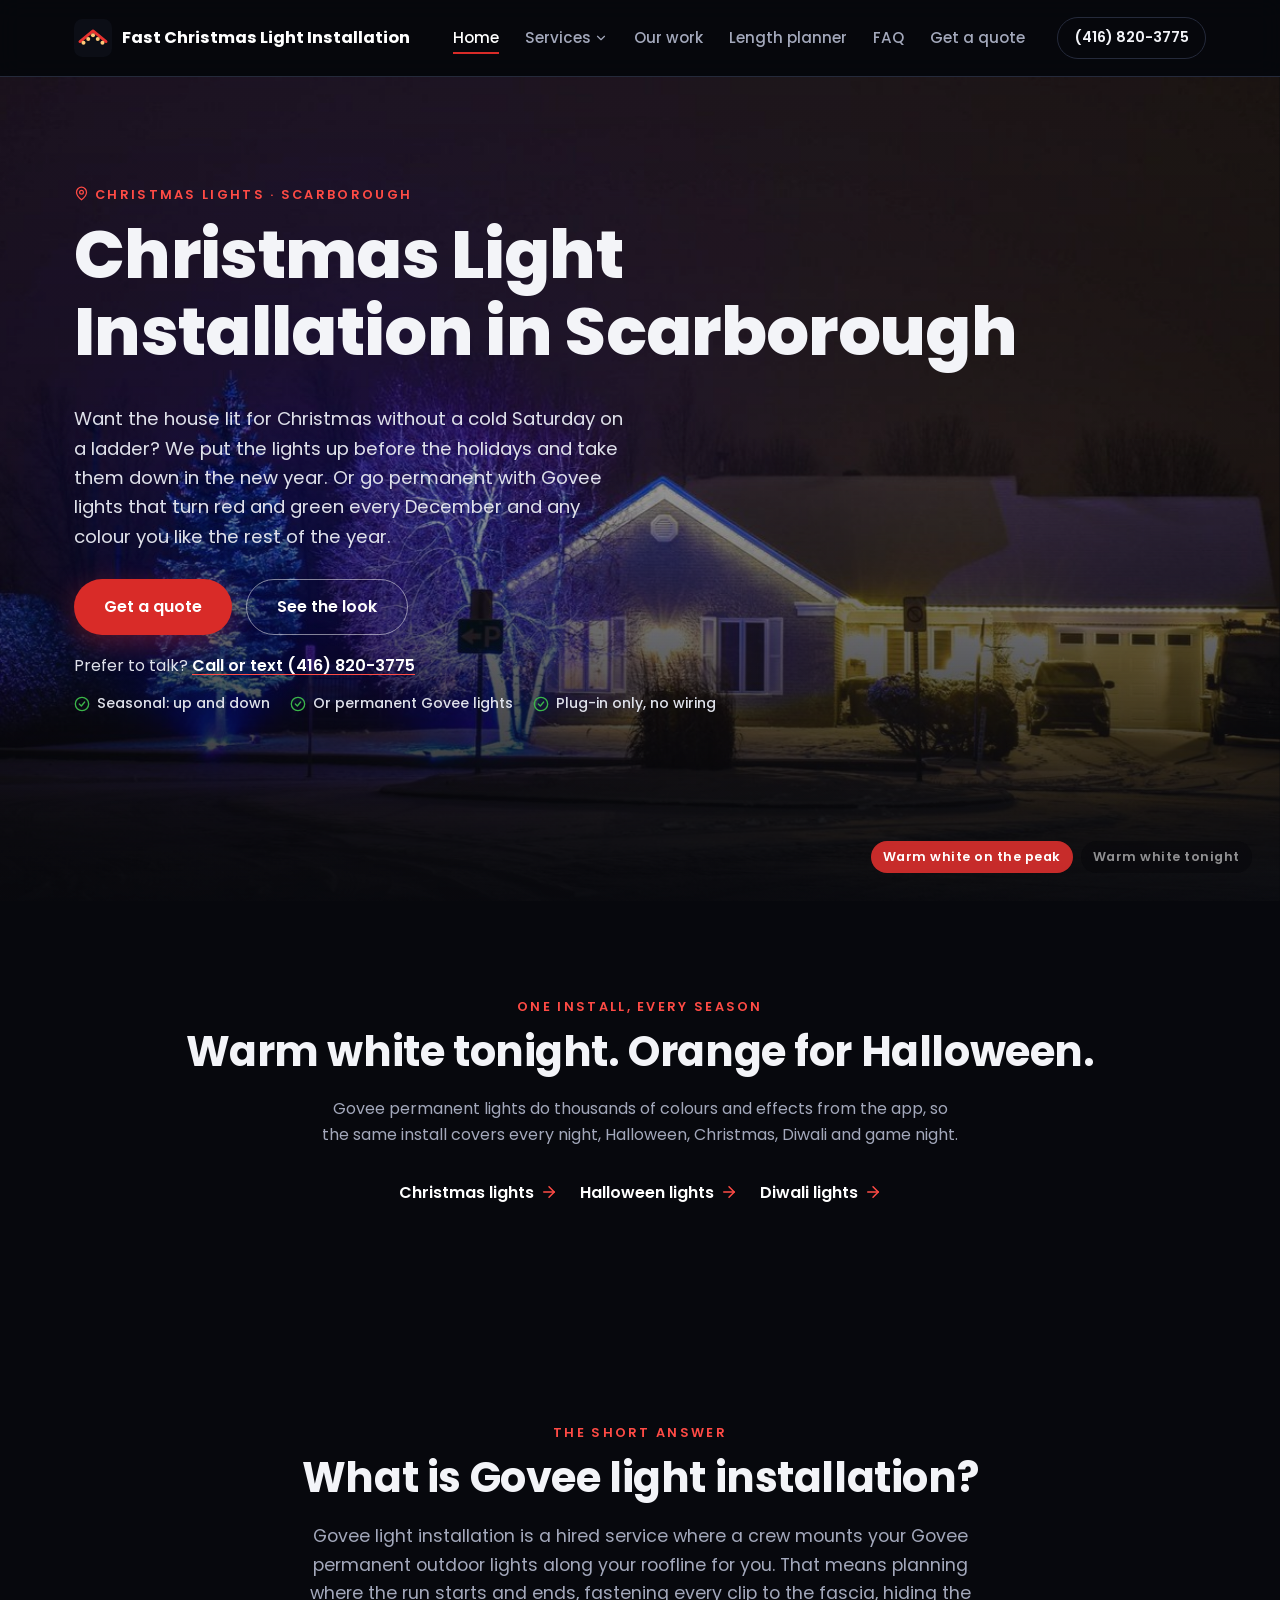
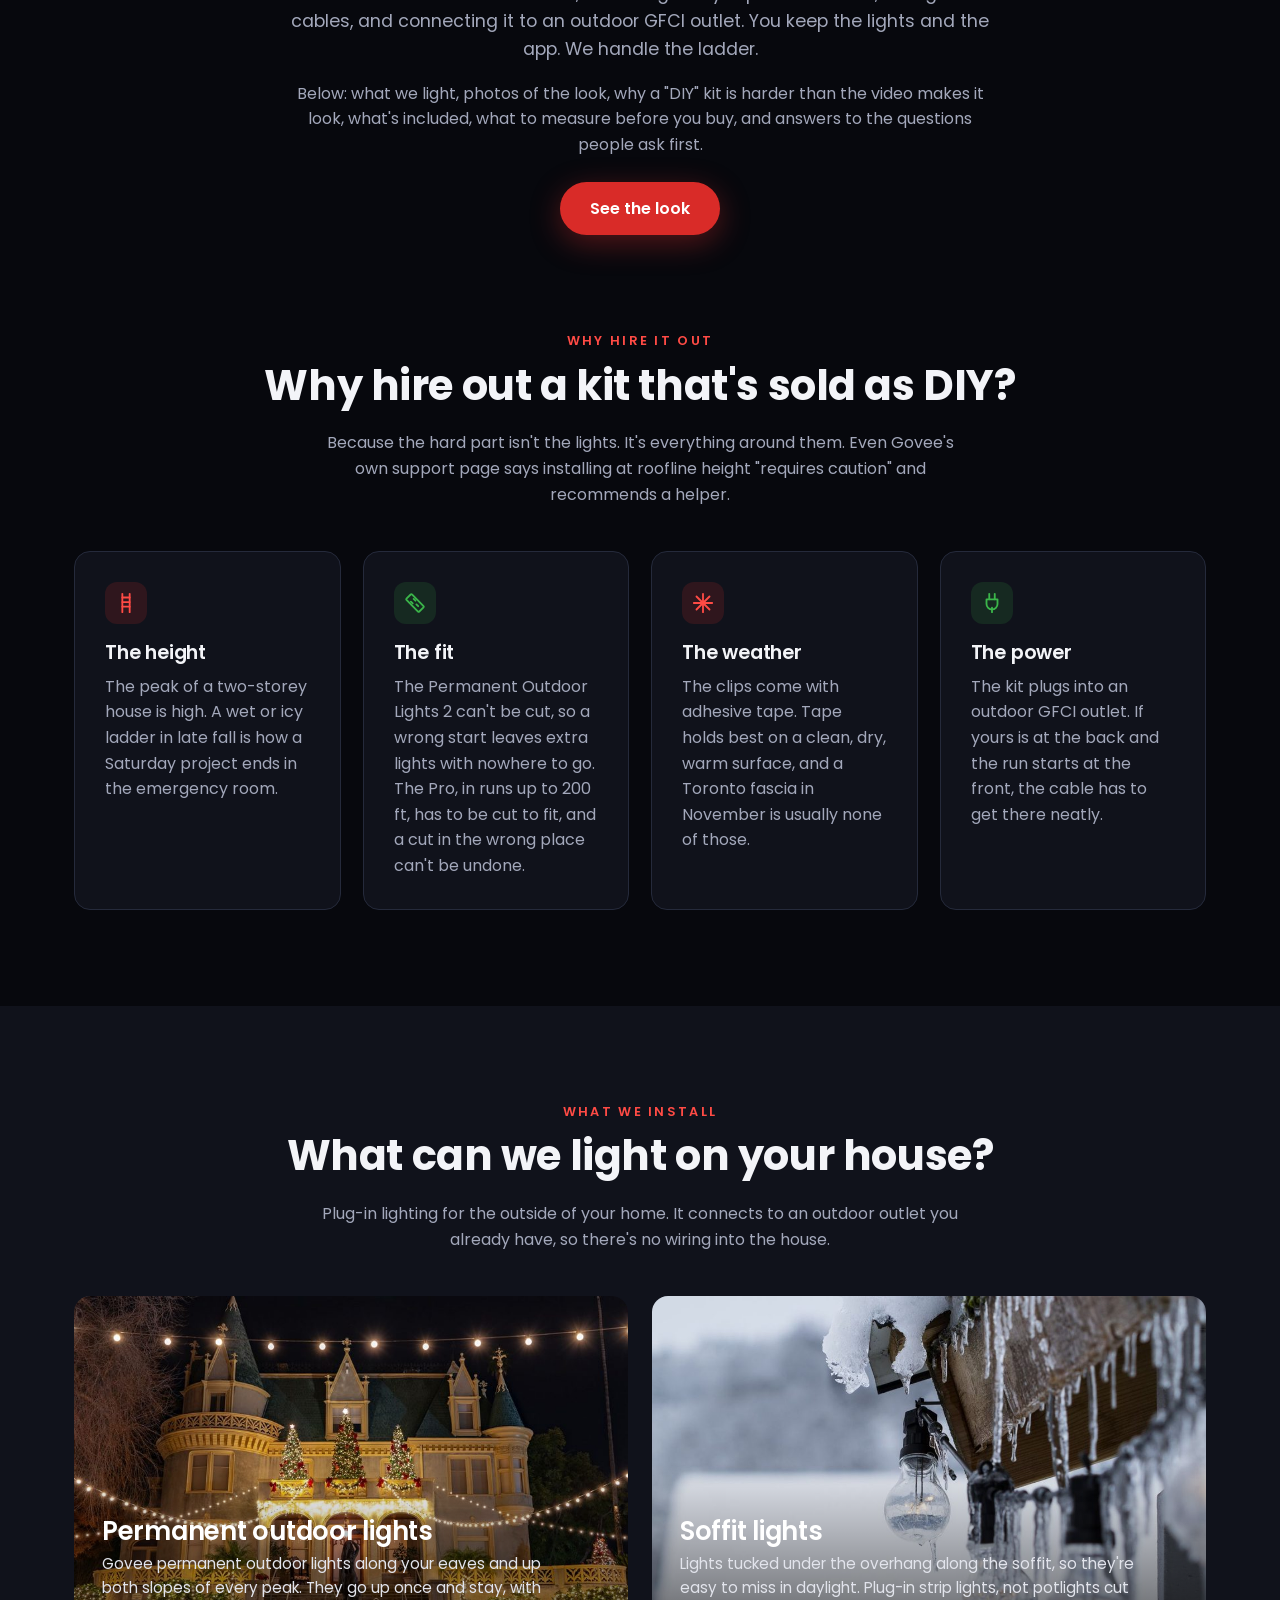
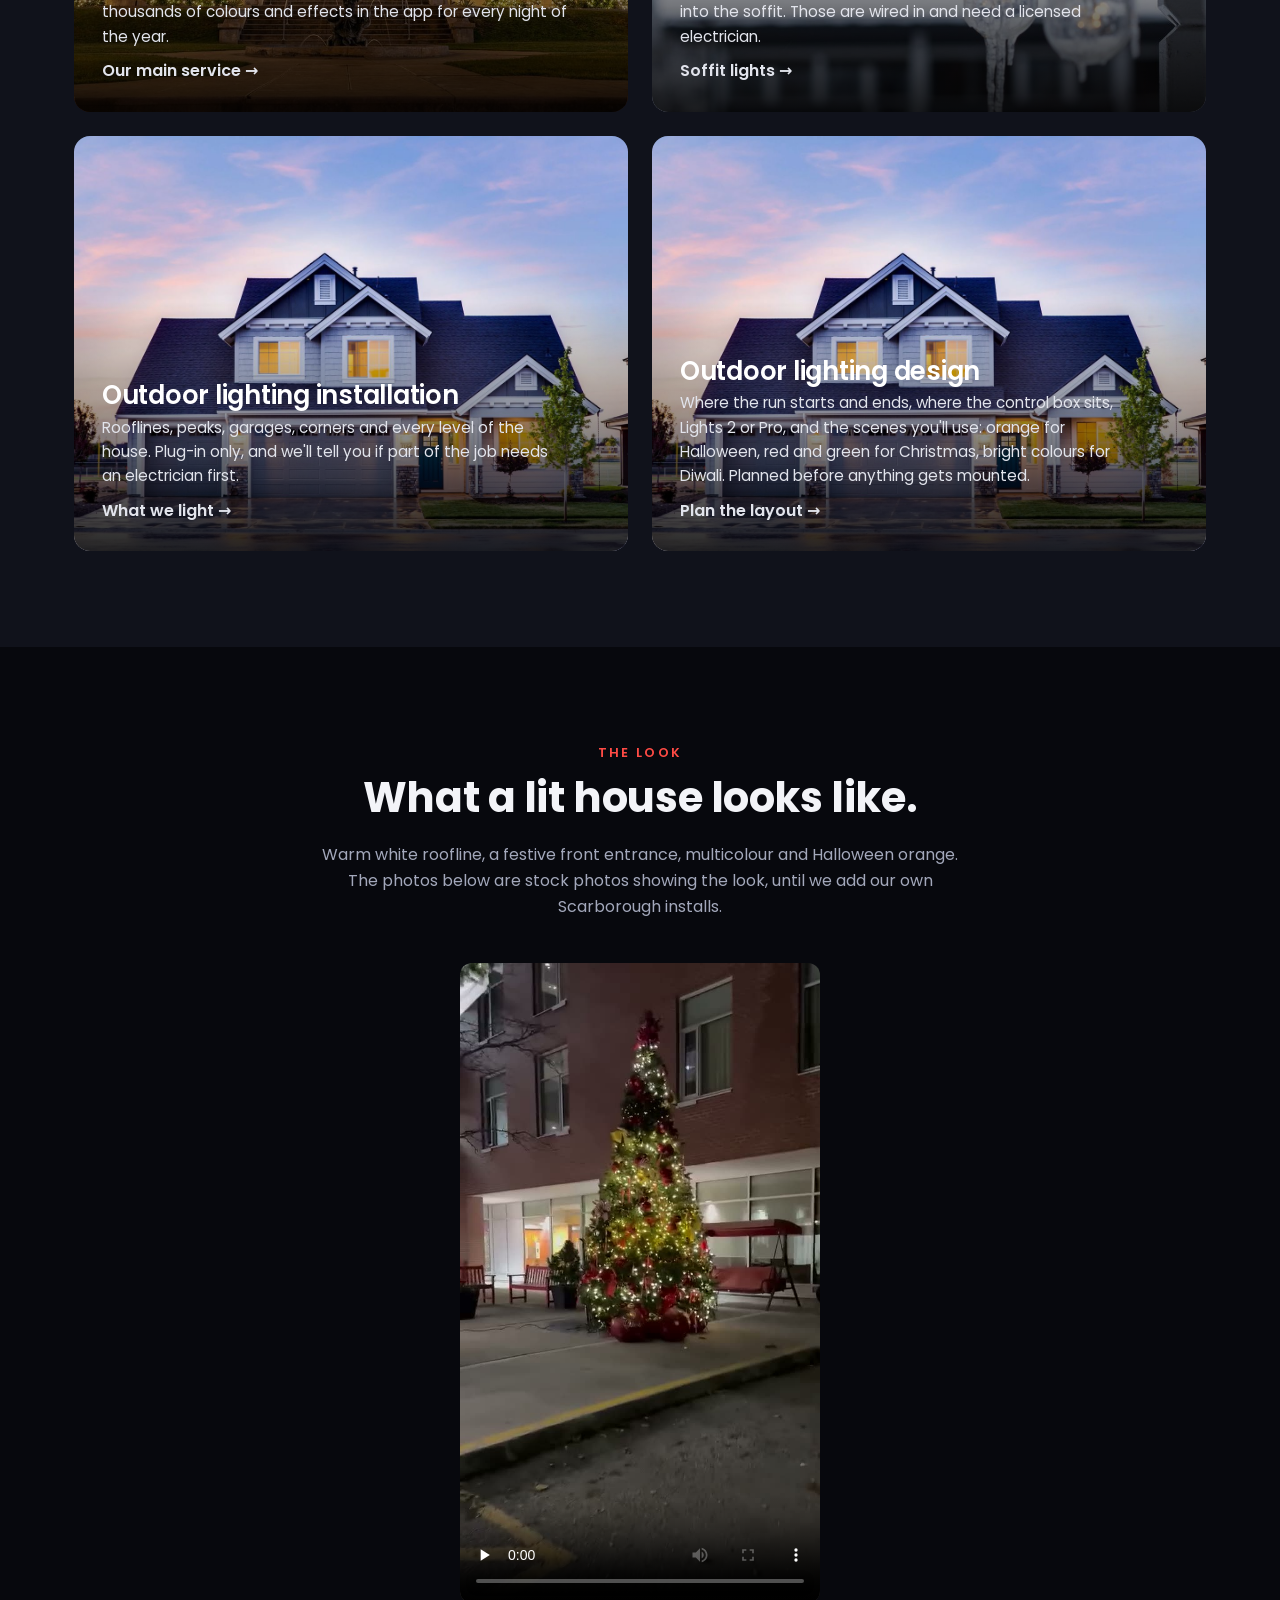
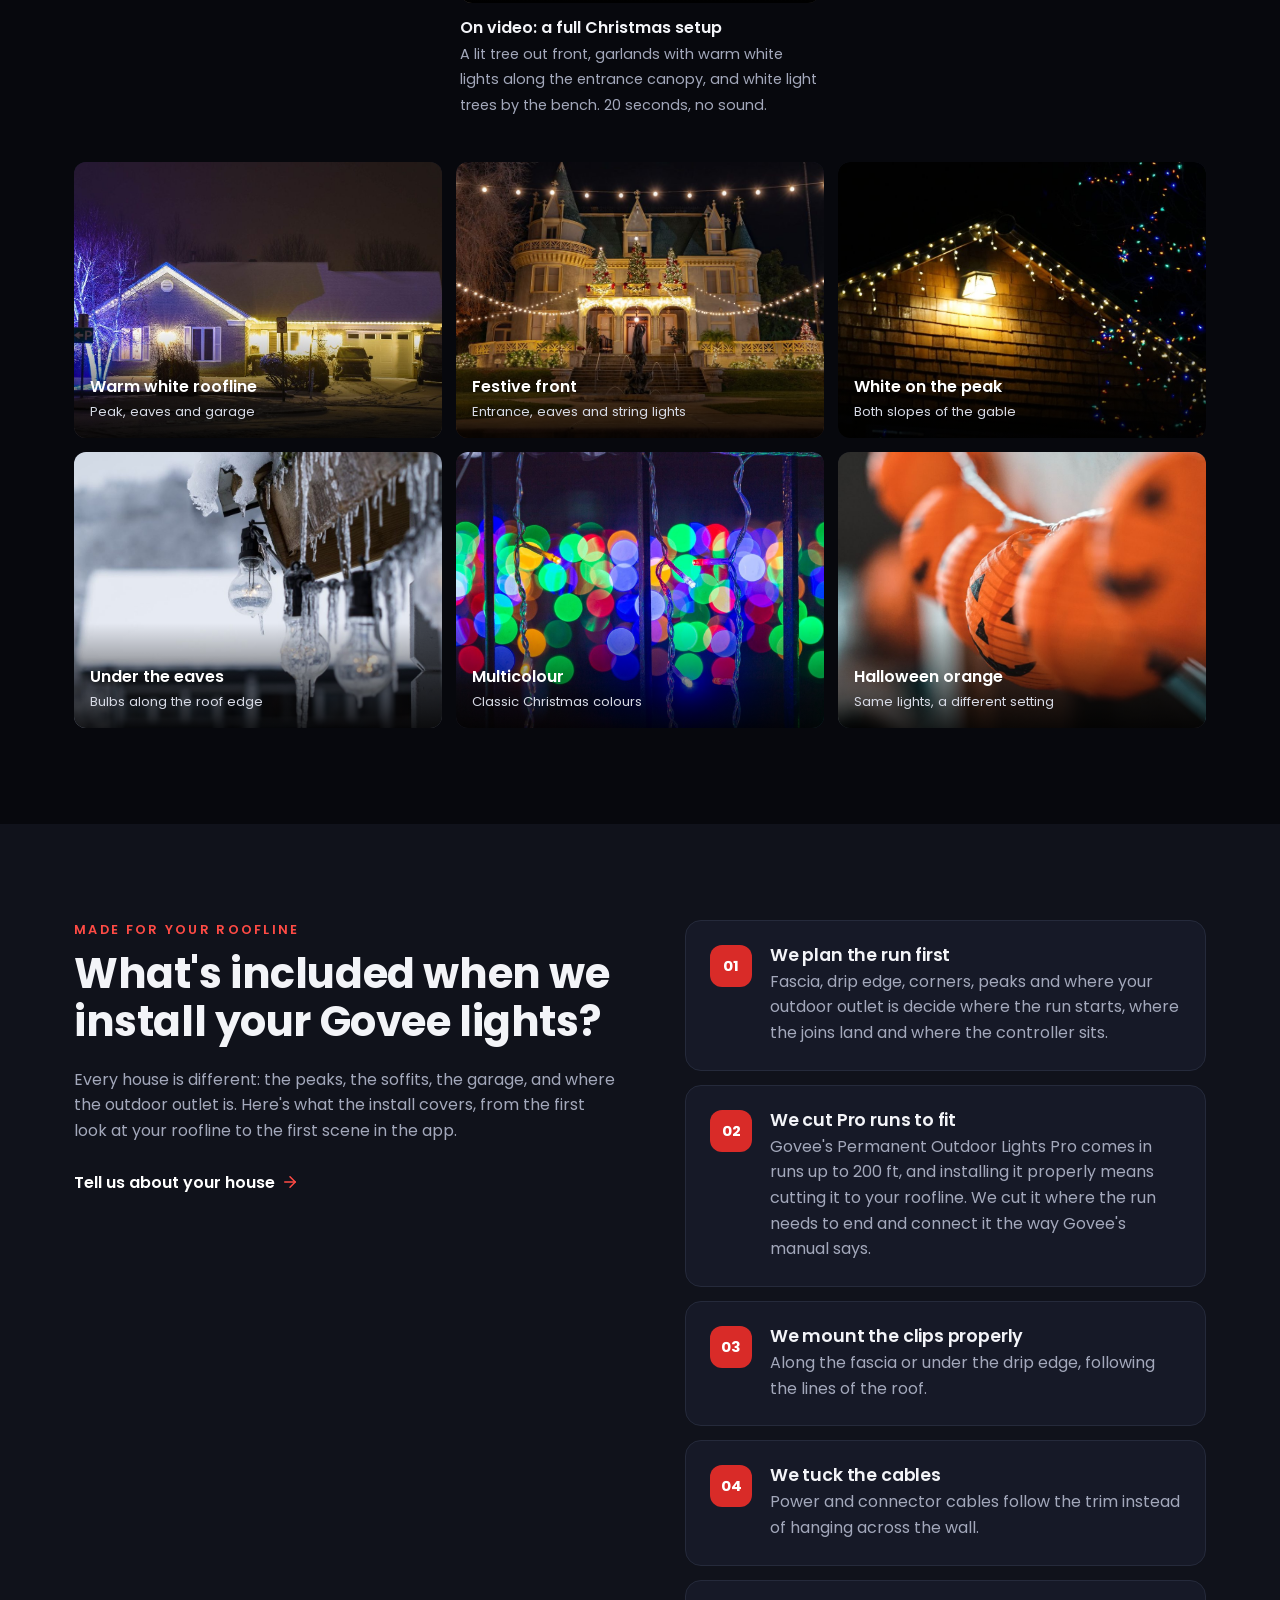
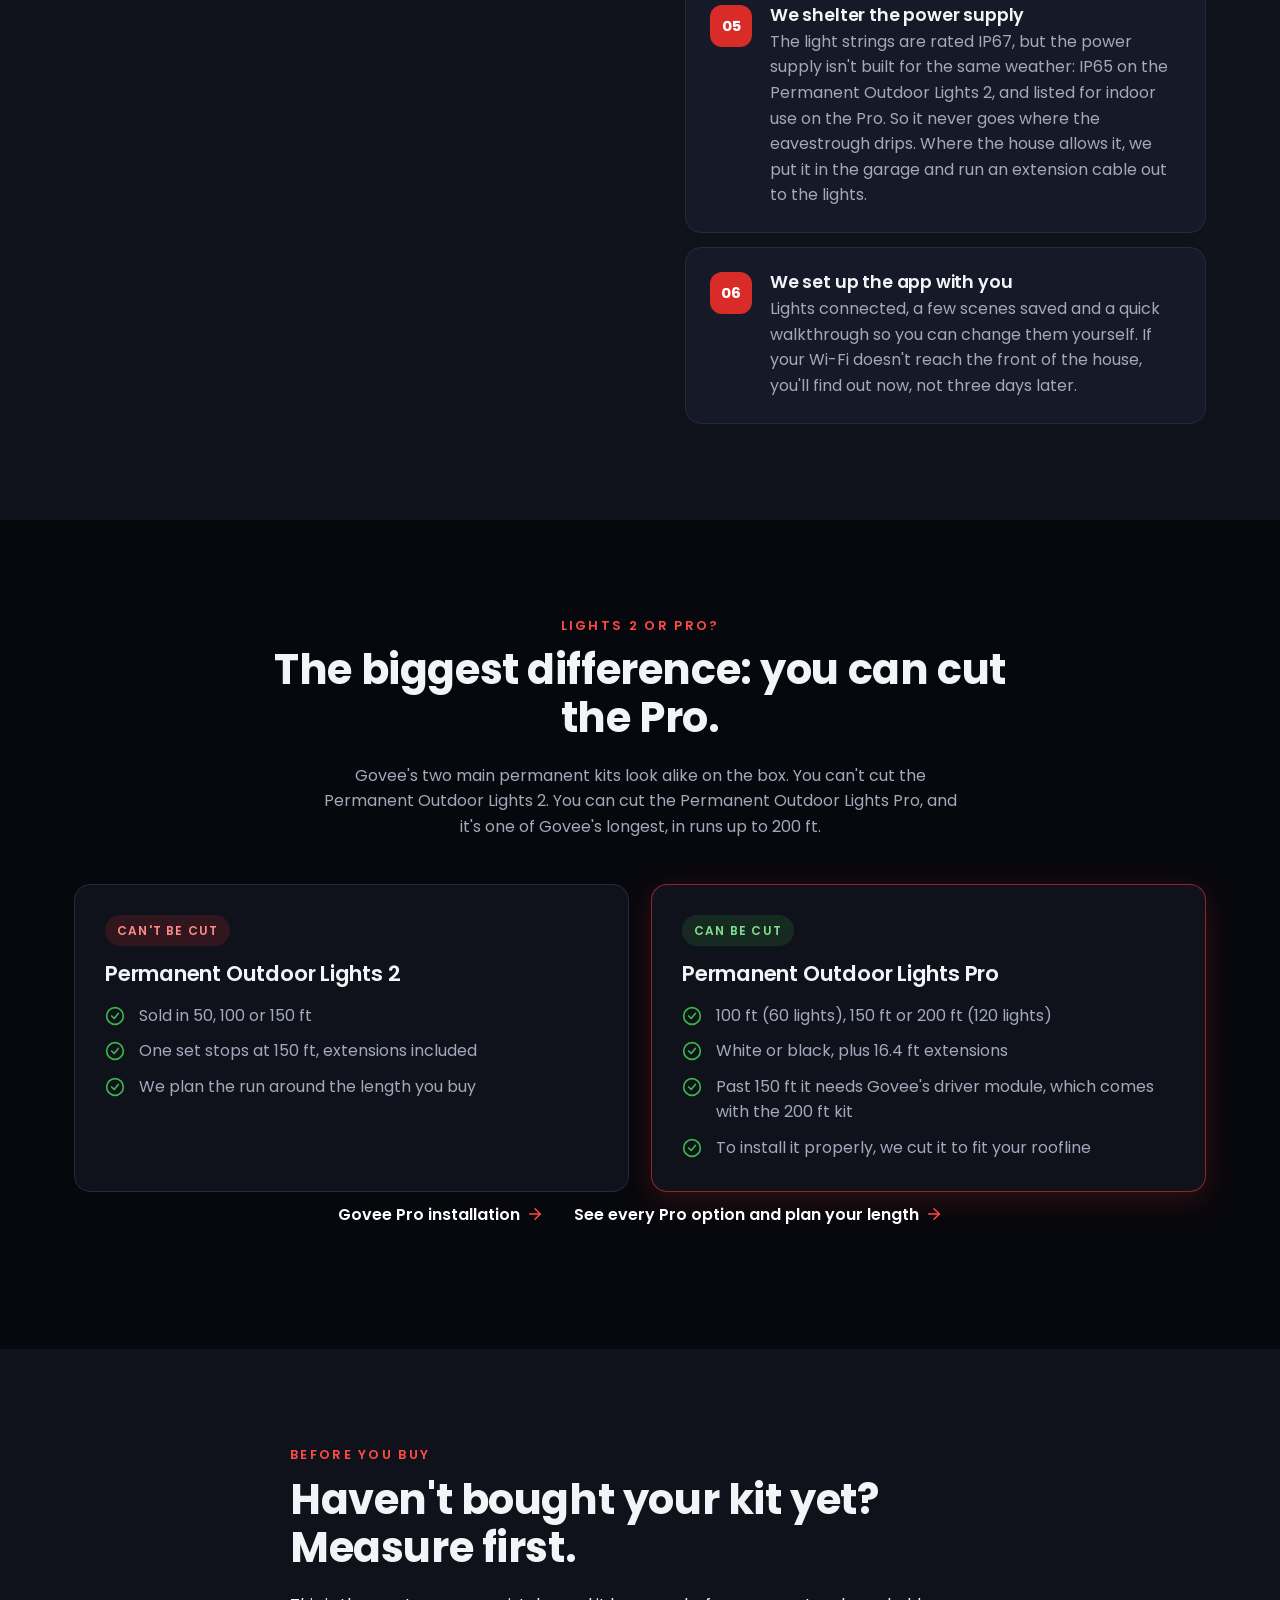
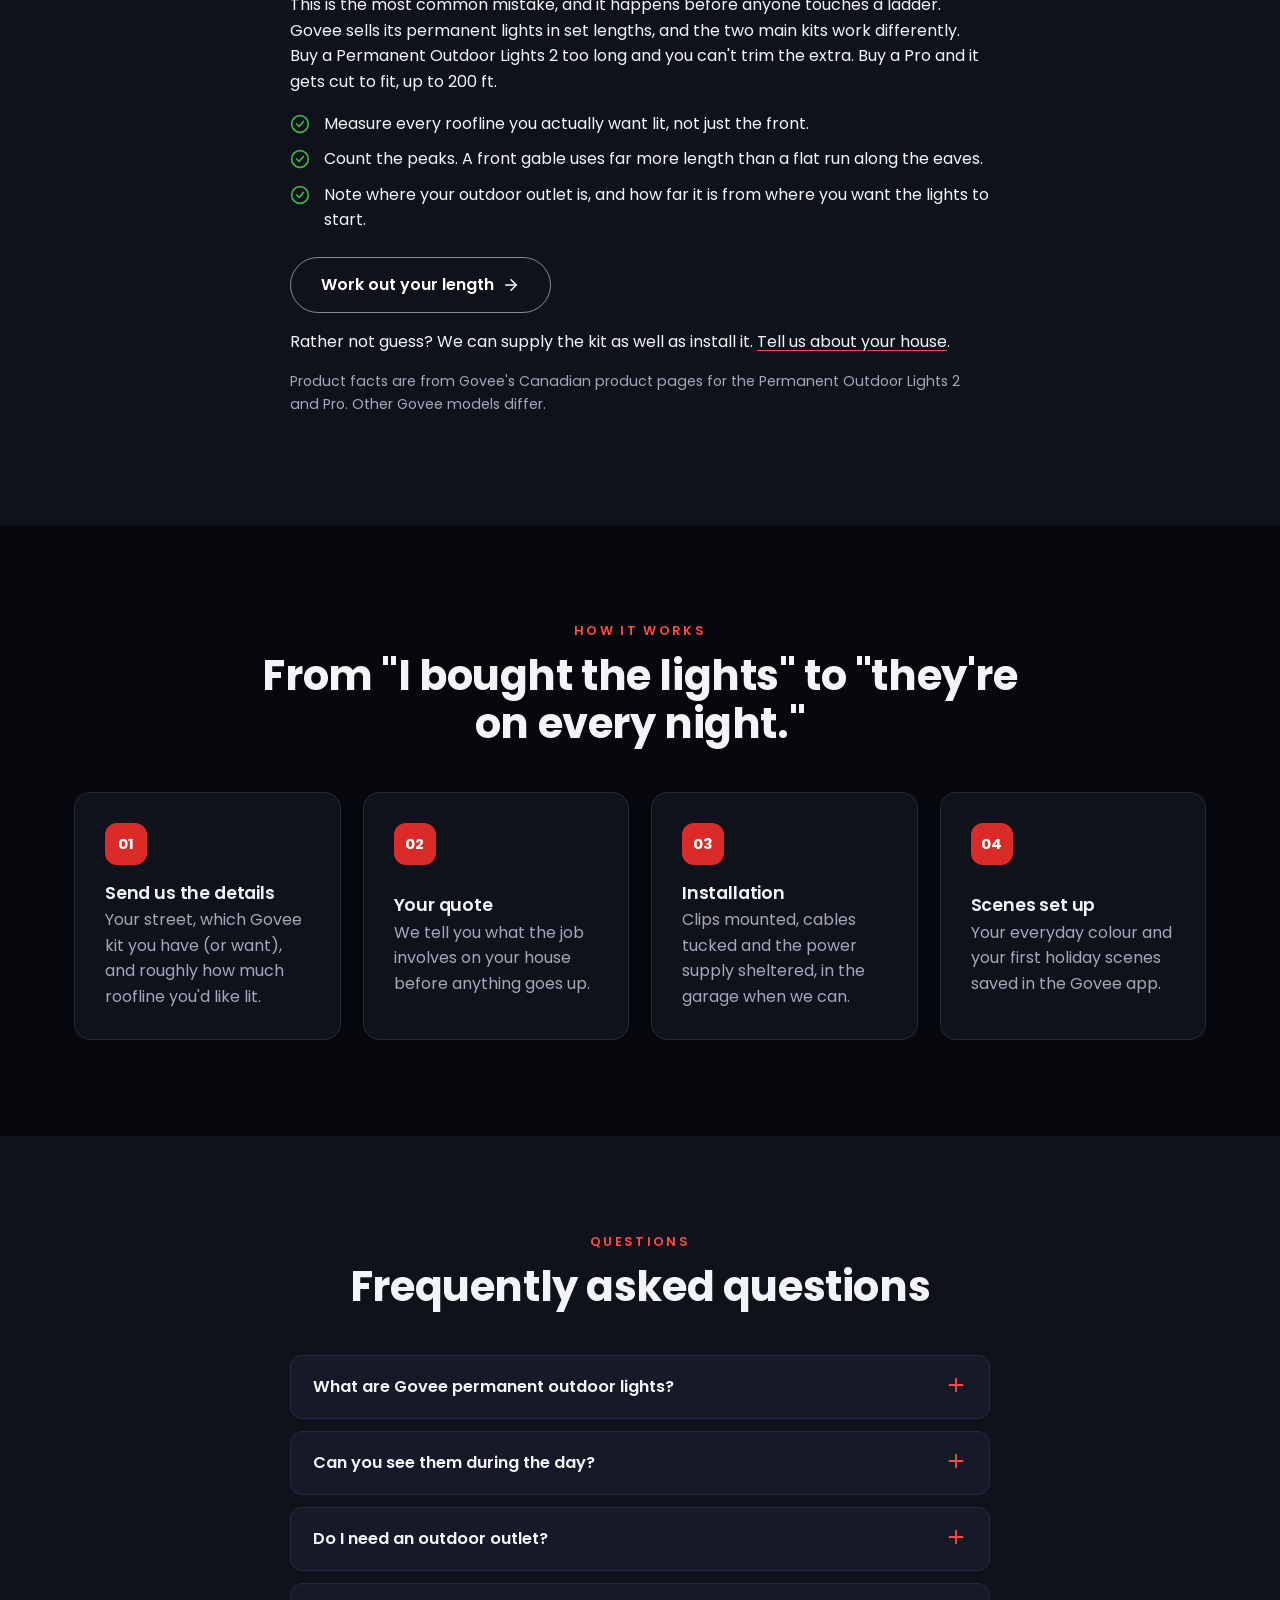
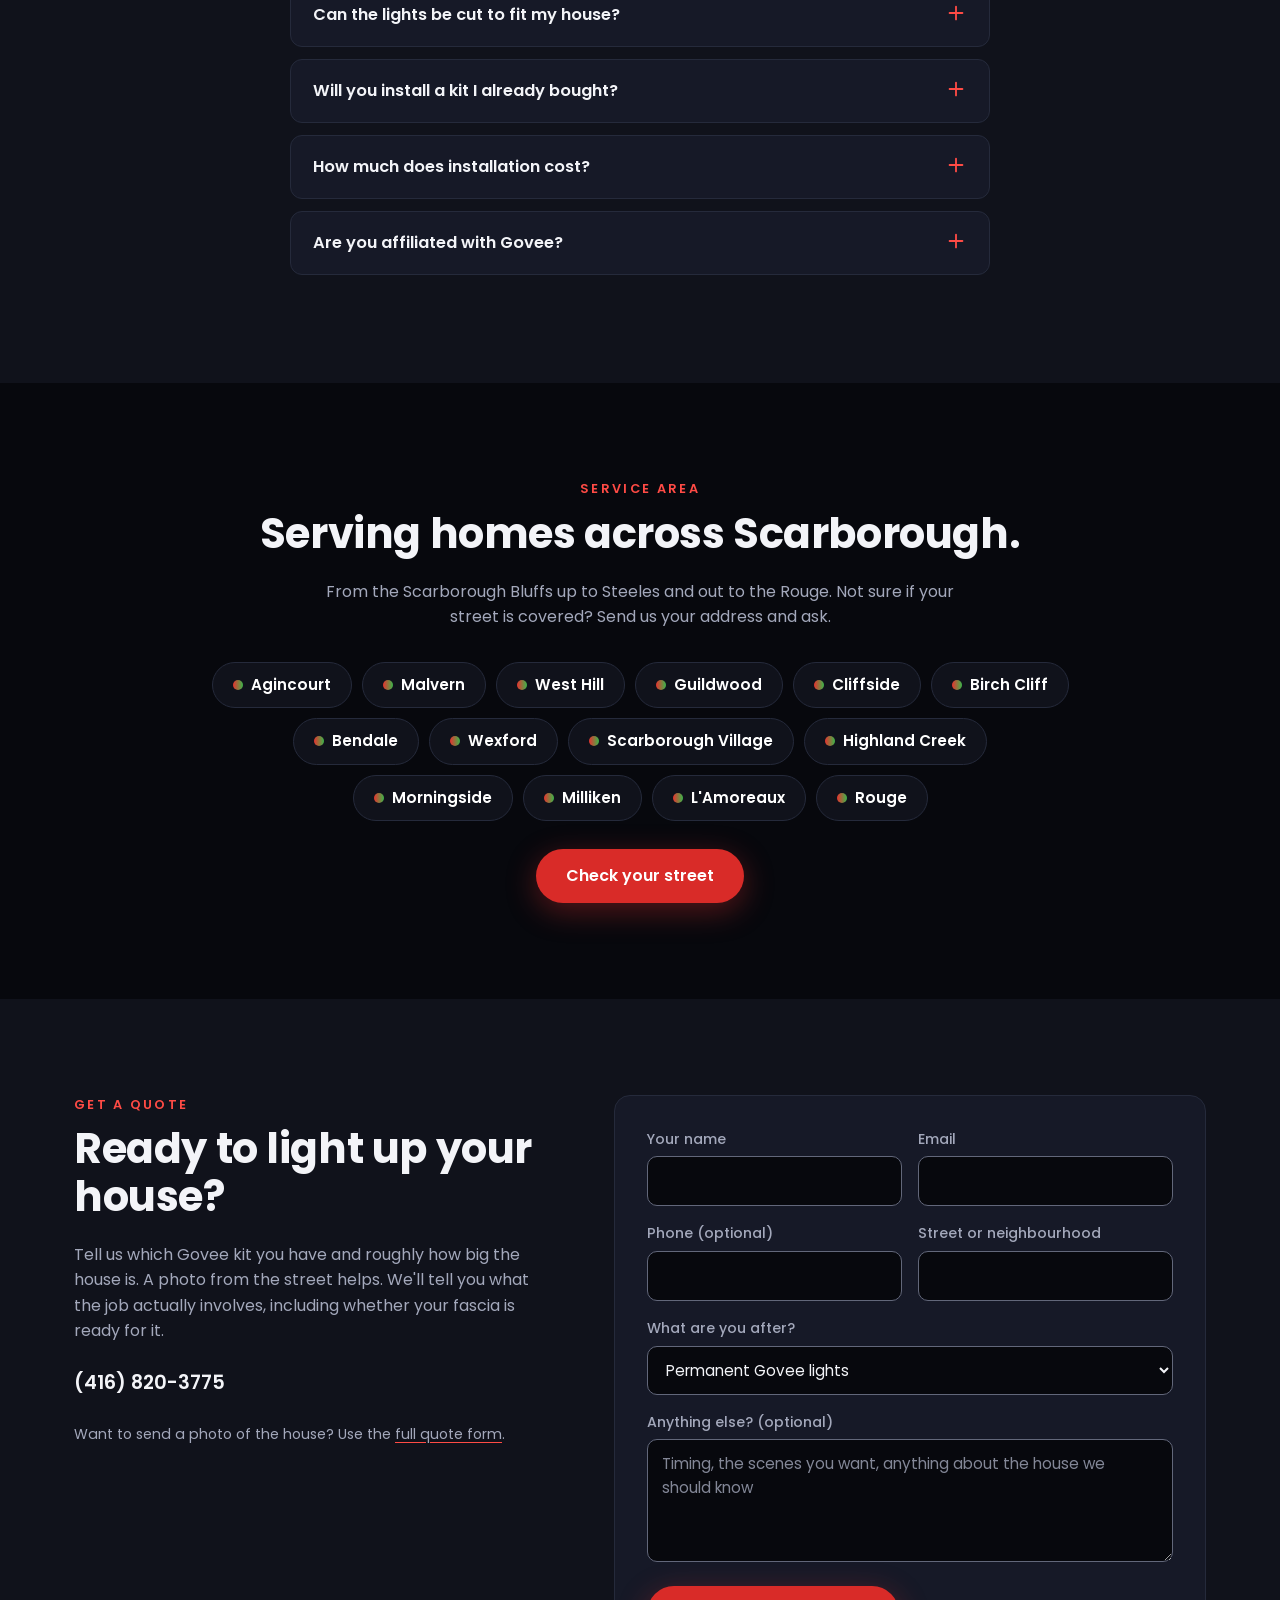
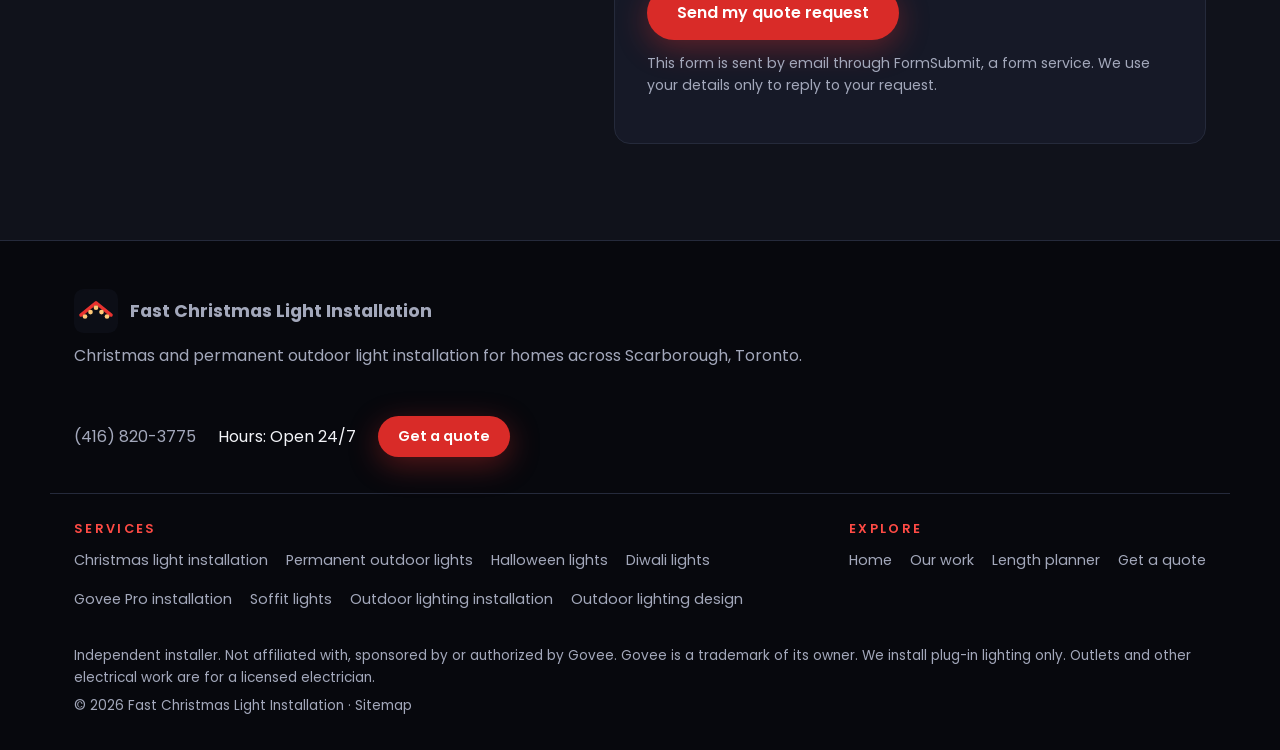
==== commit b0e934c7: "Add install video to home page; business name update Co-Authored-By: Claude Fable 5.2 <noreply@anthr" ====
--- a/index.html
+++ b/index.html
@@ -7,7 +7,7 @@
 <meta name="description" content="Christmas lights put up on your Scarborough home and taken down in the new year, or Govee permanent lights that stay up. No ladder for you. Get a quote.">
 <link rel="canonical" href="https://christmaslightsscarborough.ca/">
 <meta property="og:type" content="website">
-<meta property="og:site_name" content="Nick&#x27;s Christmas Light Installation">
+<meta property="og:site_name" content="Fast Christmas Light Installation">
 <meta property="og:title" content="Christmas Light Installation Scarborough | Up and Down">
 <meta property="og:description" content="Christmas lights put up on your Scarborough home and taken down in the new year, or Govee permanent lights that stay up. No ladder for you. Get a quote.">
 <meta property="og:url" content="https://christmaslightsscarborough.ca/">
@@ -20,9 +20,9 @@
 <link rel="icon" href="/assets/favicon.svg" type="image/svg+xml">
 <link rel="preload" href="/assets/fonts/poppins-400-latin.woff2" as="font" type="font/woff2" crossorigin>
 <link rel="preload" href="/assets/fonts/poppins-800-latin.woff2" as="font" type="font/woff2" crossorigin>
-<link rel="stylesheet" href="/assets/site.css?v=c8b95cfa">
+<link rel="stylesheet" href="/assets/site.css?v=82d912ba">
 <script>document.documentElement.classList.add("js")</script>
-<script type="application/ld+json">{"@context": "https://schema.org", "@type": "HomeAndConstructionBusiness", "@id": "https://christmaslightsscarborough.ca/#business", "name": "Nick&#x27;s Christmas Light Installation", "url": "https://christmaslightsscarborough.ca/", "telephone": "+14168203775", "image": ["https://christmaslightsscarborough.ca/assets/img/jobs/bungalow-warm-white-night.jpg", "https://christmaslightsscarborough.ca/assets/img/jobs/warm-white-brick-night.jpg"], "logo": "https://christmaslightsscarborough.ca/assets/favicon.svg", "address": {"@type": "PostalAddress", "addressLocality": "Scarborough", "addressRegion": "ON", "addressCountry": "CA"}, "areaServed": {"@type": "Place", "name": "Scarborough, Toronto, ON"}, "hasOfferCatalog": {"@type": "OfferCatalog", "name": "Outdoor lighting installation", "itemListElement": [{"@type": "Offer", "itemOffered": {"@type": "Service", "name": "Christmas light installation"}}, {"@type": "Offer", "itemOffered": {"@type": "Service", "name": "Permanent outdoor lighting installation"}}, {"@type": "Offer", "itemOffered": {"@type": "Service", "name": "Soffit lighting installation"}}, {"@type": "Offer", "itemOffered": {"@type": "Service", "name": "Lighting design"}}]}}</script>
+<script type="application/ld+json">{"@context": "https://schema.org", "@type": "HomeAndConstructionBusiness", "@id": "https://christmaslightsscarborough.ca/#business", "name": "Fast Christmas Light Installation", "url": "https://christmaslightsscarborough.ca/", "telephone": "+14168203775", "image": ["https://christmaslightsscarborough.ca/assets/img/jobs/bungalow-warm-white-night.jpg", "https://christmaslightsscarborough.ca/assets/img/jobs/warm-white-brick-night.jpg"], "logo": "https://christmaslightsscarborough.ca/assets/favicon.svg", "address": {"@type": "PostalAddress", "addressLocality": "Scarborough", "addressRegion": "ON", "addressCountry": "CA"}, "areaServed": {"@type": "Place", "name": "Scarborough, Toronto, ON"}, "hasOfferCatalog": {"@type": "OfferCatalog", "name": "Outdoor lighting installation", "itemListElement": [{"@type": "Offer", "itemOffered": {"@type": "Service", "name": "Christmas light installation"}}, {"@type": "Offer", "itemOffered": {"@type": "Service", "name": "Permanent outdoor lighting installation"}}, {"@type": "Offer", "itemOffered": {"@type": "Service", "name": "Soffit lighting installation"}}, {"@type": "Offer", "itemOffered": {"@type": "Service", "name": "Lighting design"}}]}}</script>
 <script type="application/ld+json">{"@context": "https://schema.org", "@type": "FAQPage", "mainEntity": [{"@type": "Question", "name": "What are Govee permanent outdoor lights?", "acceptedAnswer": {"@type": "Answer", "text": "A run of weatherproof LED lights that mounts once along your roofline and stays up all year. You control colour, brightness and schedules from the Govee app, so the same lights work for every night, Halloween, Christmas and game night."}}, {"@type": "Question", "name": "Can you see them during the day?", "acceptedAnswer": {"@type": "Answer", "text": "They tuck under the roof edge, so from the street they're easy to miss in daylight. Stand in the driveway and look up and you'll see them. Anyone who says they're invisible is overselling."}}, {"@type": "Question", "name": "Do I need an outdoor outlet?", "acceptedAnswer": {"@type": "Answer", "text": "Yes. Govee's instructions say to \"install only to a covered Class A GFCI receptacle\": an outdoor outlet with ground-fault protection and a weatherproof cover. If you don't have one near where the lights will start, adding one is a job for a licensed electrician. We install the lights. We don't do electrical work."}}, {"@type": "Question", "name": "Can the lights be cut to fit my house?", "acceptedAnswer": {"@type": "Answer", "text": "It depends on the model. Govee says the Permanent Outdoor Lights 2 can't be cut, so the run is planned around the length you buy. The Permanent Outdoor Lights Pro can be cut and comes in runs up to 200 ft, and to install it properly, we cut it to fit your roofline. Our length planner works out which lengths fit."}}, {"@type": "Question", "name": "Will you install a kit I already bought?", "acceptedAnswer": {"@type": "Answer", "text": "Yes. We install Govee kits you've already bought, and we can supply the kit if you haven't bought one yet."}}, {"@type": "Question", "name": "How much does installation cost?", "acceptedAnswer": {"@type": "Answer", "text": "It depends on how much roofline you want lit, how many peaks and corners there are, and what your fascia is made of. Every house gets its own quote: send us the details and we'll tell you what yours costs."}}, {"@type": "Question", "name": "Are you affiliated with Govee?", "acceptedAnswer": {"@type": "Answer", "text": "No. We're an independent installer. We're not affiliated with, sponsored by or authorized by Govee."}}]}</script>
 </head>
 <body>
@@ -51,7 +51,7 @@
 
 <header class="site">
   <div class="wrap bar">
-    <a class="brand" href="/"><img src="/assets/favicon.svg" alt="" width="38" height="38"><span>Nick&#x27;s Christmas Light Installation</span></a>
+    <a class="brand" href="/"><img src="/assets/favicon.svg" alt="" width="38" height="38"><span>Fast Christmas Light Installation</span></a>
     <nav class="primary" id="primary-nav" aria-label="Primary"><ul><li><a href="/" aria-current="page">Home</a></li><li class="has-sub"><a href="/#services">Services<svg class="chev" aria-hidden="true"><use href="#i-chevron"/></svg></a><ul class="sub" aria-label="Services"><li><a href="/christmas-light-installation/">Christmas light installation</a></li><li><a href="/permanent-outdoor-lights/">Permanent outdoor lights</a></li><li><a href="/halloween-lights/">Halloween lights</a></li><li><a href="/diwali-lights/">Diwali lights</a></li><li><a href="/govee-pro-installation/">Govee Pro installation</a></li><li><a href="/soffit-lights/">Soffit lights</a></li><li><a href="/outdoor-lighting-installation/">Outdoor lighting installation</a></li><li><a href="/outdoor-lighting-design/">Outdoor lighting design</a></li></ul></li><li><a href="/#work">Our work</a></li><li><a href="/can-you-cut-govee-permanent-outdoor-lights/">Length planner</a></li><li><a href="/#faq">FAQ</a></li><li><a href="/contact/">Get a quote</a></li></ul></nav>
     <div class="bar-actions">
       <a class="header-phone" href="tel:+14168203775">(416) 820-3775</a>
@@ -185,7 +185,14 @@
     <div class="wrap center">
       <p class="eyebrow">The look</p>
       <h2 id="work-title">What a lit house looks like.</h2>
-      <p class="muted">Warm white roofline, a festive front entrance, multicolour and Halloween orange. These are stock photos showing the look, until we add our own Scarborough installs.</p>
+      <p class="muted">Warm white roofline, a festive front entrance, multicolour and Halloween orange. The photos below are stock photos showing the look, until we add our own Scarborough installs.</p>
+      <figure class="work-video">
+        <video controls playsinline loading="lazy" preload="none" width="576" height="1024" poster="/assets/video/commercial-entrance-christmas-lights-poster.jpg" aria-label="Video with no sound: a lit Christmas tree, garlands with warm white lights along an entrance canopy, and white light trees beside a bench">
+          <source src="/assets/video/commercial-entrance-christmas-lights.mp4" type="video/mp4">
+          <a href="/assets/video/commercial-entrance-christmas-lights.mp4">Watch the video (MP4)</a>
+        </video>
+        <figcaption><strong>On video: a full Christmas setup</strong><span>A lit tree out front, garlands with warm white lights along the entrance canopy, and white light trees by the bench. 20 seconds, no sound.</span></figcaption>
+      </figure>
       <div class="gallery">
         <figure><img src="/assets/img/stock/christmas-house-snow-night.jpg" alt="Bungalow on a snowy night with warm white lights along the roofline" width="880" height="500" loading="lazy"><figcaption><strong>Warm white roofline</strong><span>Peak, eaves and garage</span></figcaption></figure>
         <figure><img src="/assets/img/stock/festive-house-night.jpg" alt="House at night with warm white string lights and lit entrance" width="1400" height="625" loading="lazy"><figcaption><strong>Festive front</strong><span>Entrance, eaves and string lights</span></figcaption></figure>
@@ -392,7 +399,7 @@
 <footer class="site">
   <div class="wrap footer-inner">
     <div>
-      <a class="foot-brand" href="/"><img src="/assets/favicon.svg" alt="" width="44" height="44">Nick&#x27;s Christmas Light Installation</a>
+      <a class="foot-brand" href="/"><img src="/assets/favicon.svg" alt="" width="44" height="44">Fast Christmas Light Installation</a>
       <p class="muted">Christmas and permanent outdoor light installation for homes across Scarborough, Toronto.</p>
     </div>
     <div class="footer-links">
@@ -408,9 +415,9 @@
   </div>
   <div class="wrap copyright">
     <p>Independent installer. Not affiliated with, sponsored by or authorized by Govee. Govee is a trademark of its owner. We install plug-in lighting only. Outlets and other electrical work are for a licensed electrician.</p>
-    <p>&copy; 2026 Nick&#x27;s Christmas Light Installation · <a href="/sitemap/">Sitemap</a></p>
+    <p>&copy; 2026 Fast Christmas Light Installation · <a href="/sitemap/">Sitemap</a></p>
   </div>
 </footer>
-<script src="/assets/site.js?v=c8b95cfa" defer></script>
+<script src="/assets/site.js?v=82d912ba" defer></script>
 </body>
 </html>
--- a/assets/site.css
+++ b/assets/site.css
@@ -254,6 +254,11 @@
 @media (max-width: 560px) { .service { aspect-ratio: auto; min-height: 380px; } .service div { padding: 22px; } .service h3 { font-size: 1.35rem; } }
 
 /* Gallery: three columns of 4:3 photos, portraits two rows tall */
+.work-video { margin: 44px auto 0; max-width: 360px; text-align: left; }
+.work-video video { display: block; width: 100%; height: auto; aspect-ratio: 9 / 16; border-radius: 12px; background: #07080D; }
+.work-video figcaption { margin-top: 12px; }
+.work-video figcaption strong { display: block; font-weight: 600; }
+.work-video figcaption span { font-size: 0.9rem; color: var(--muted); }
 .gallery { display: grid; grid-template-columns: repeat(3, 1fr); gap: 14px; margin-top: 44px; text-align: left; grid-auto-flow: dense; }
 .gallery figure { margin: 0; position: relative; border-radius: 12px; overflow: hidden; aspect-ratio: 4 / 3; background: var(--panel2); }
 .gallery .tall { grid-row: span 2; aspect-ratio: auto; }
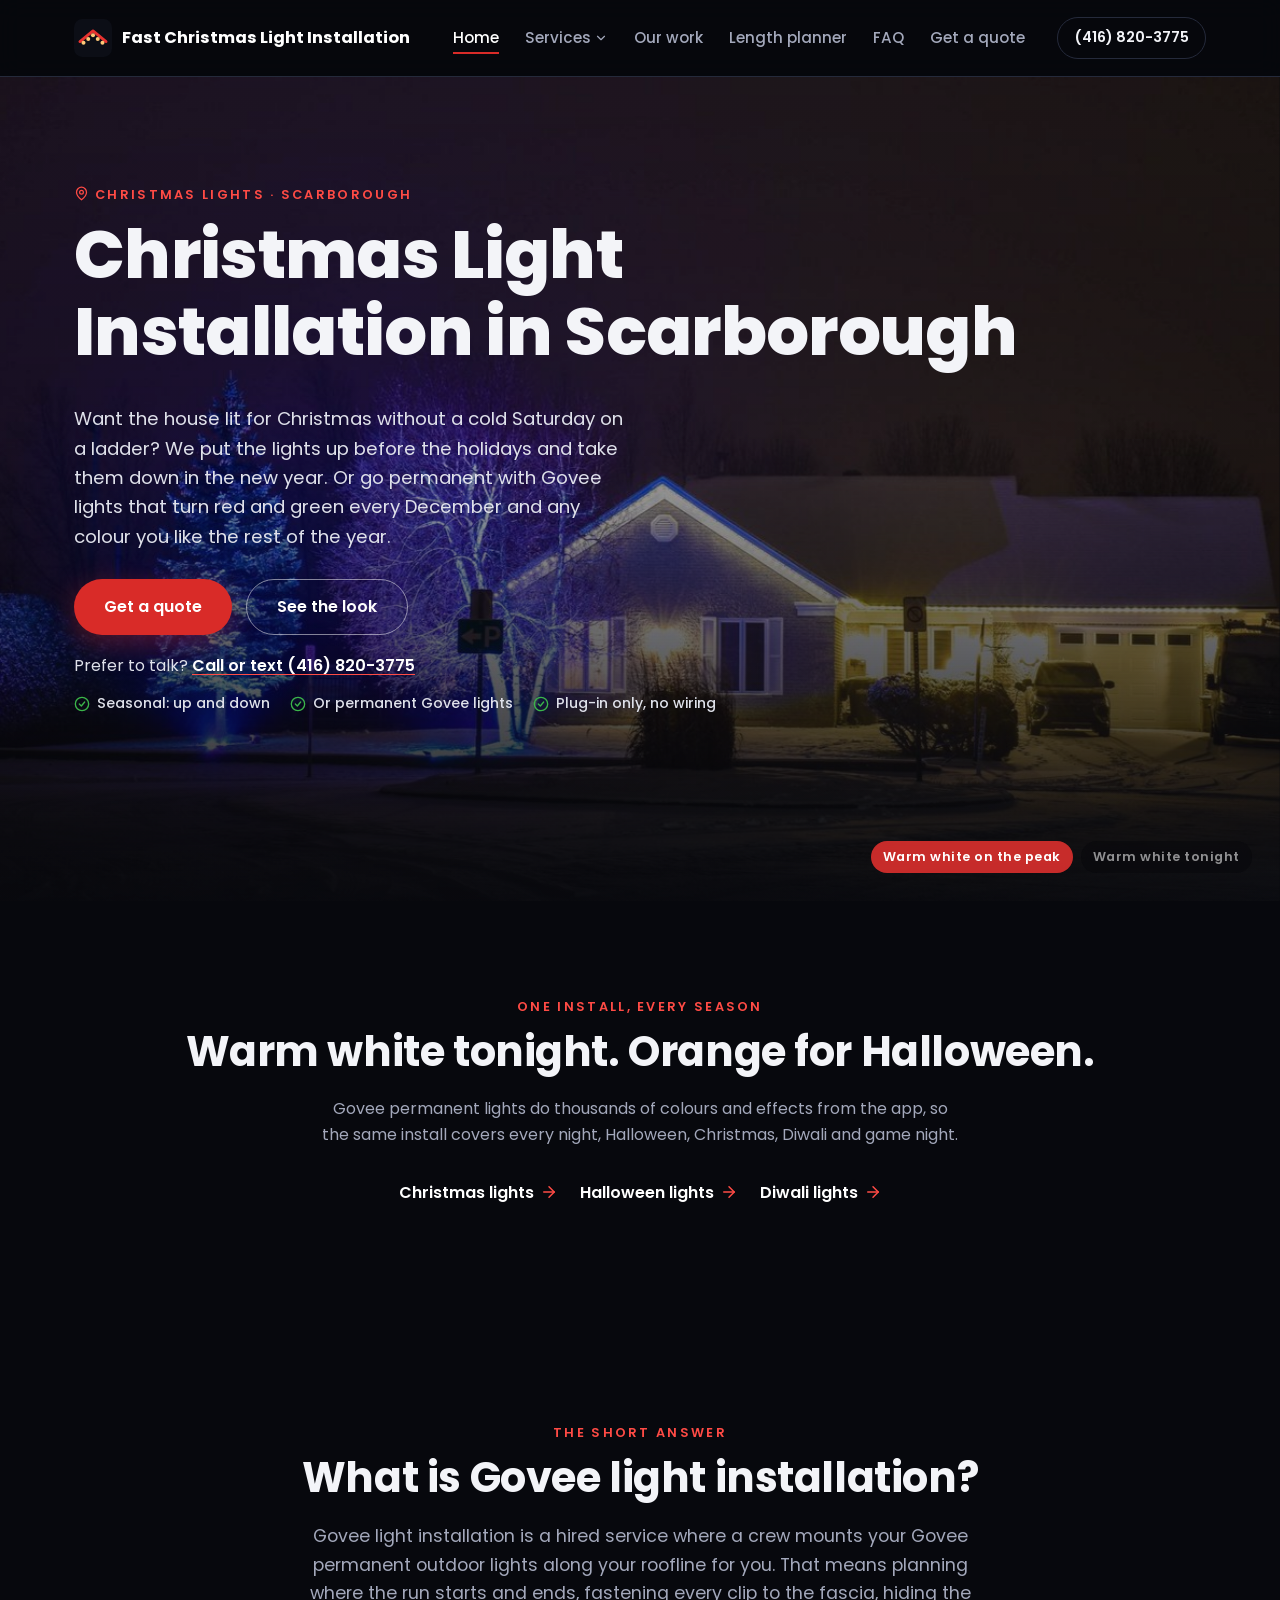
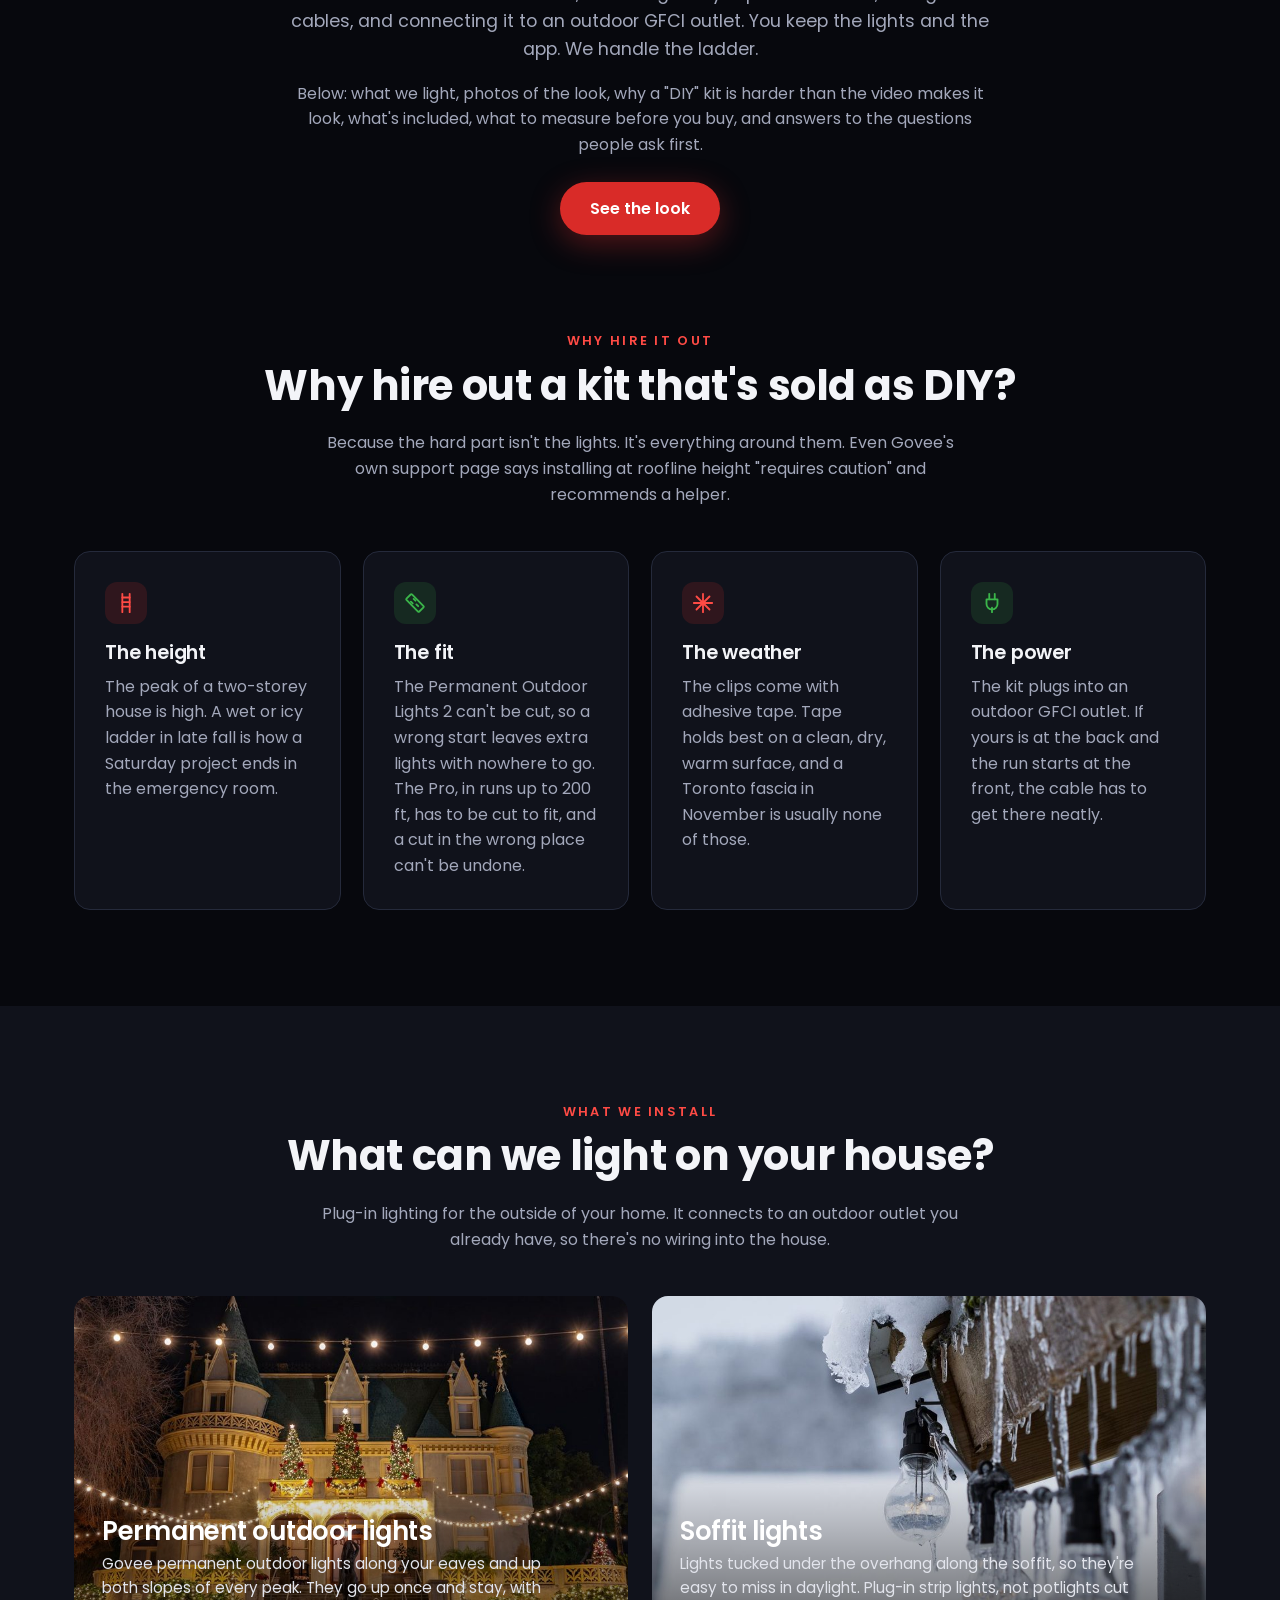
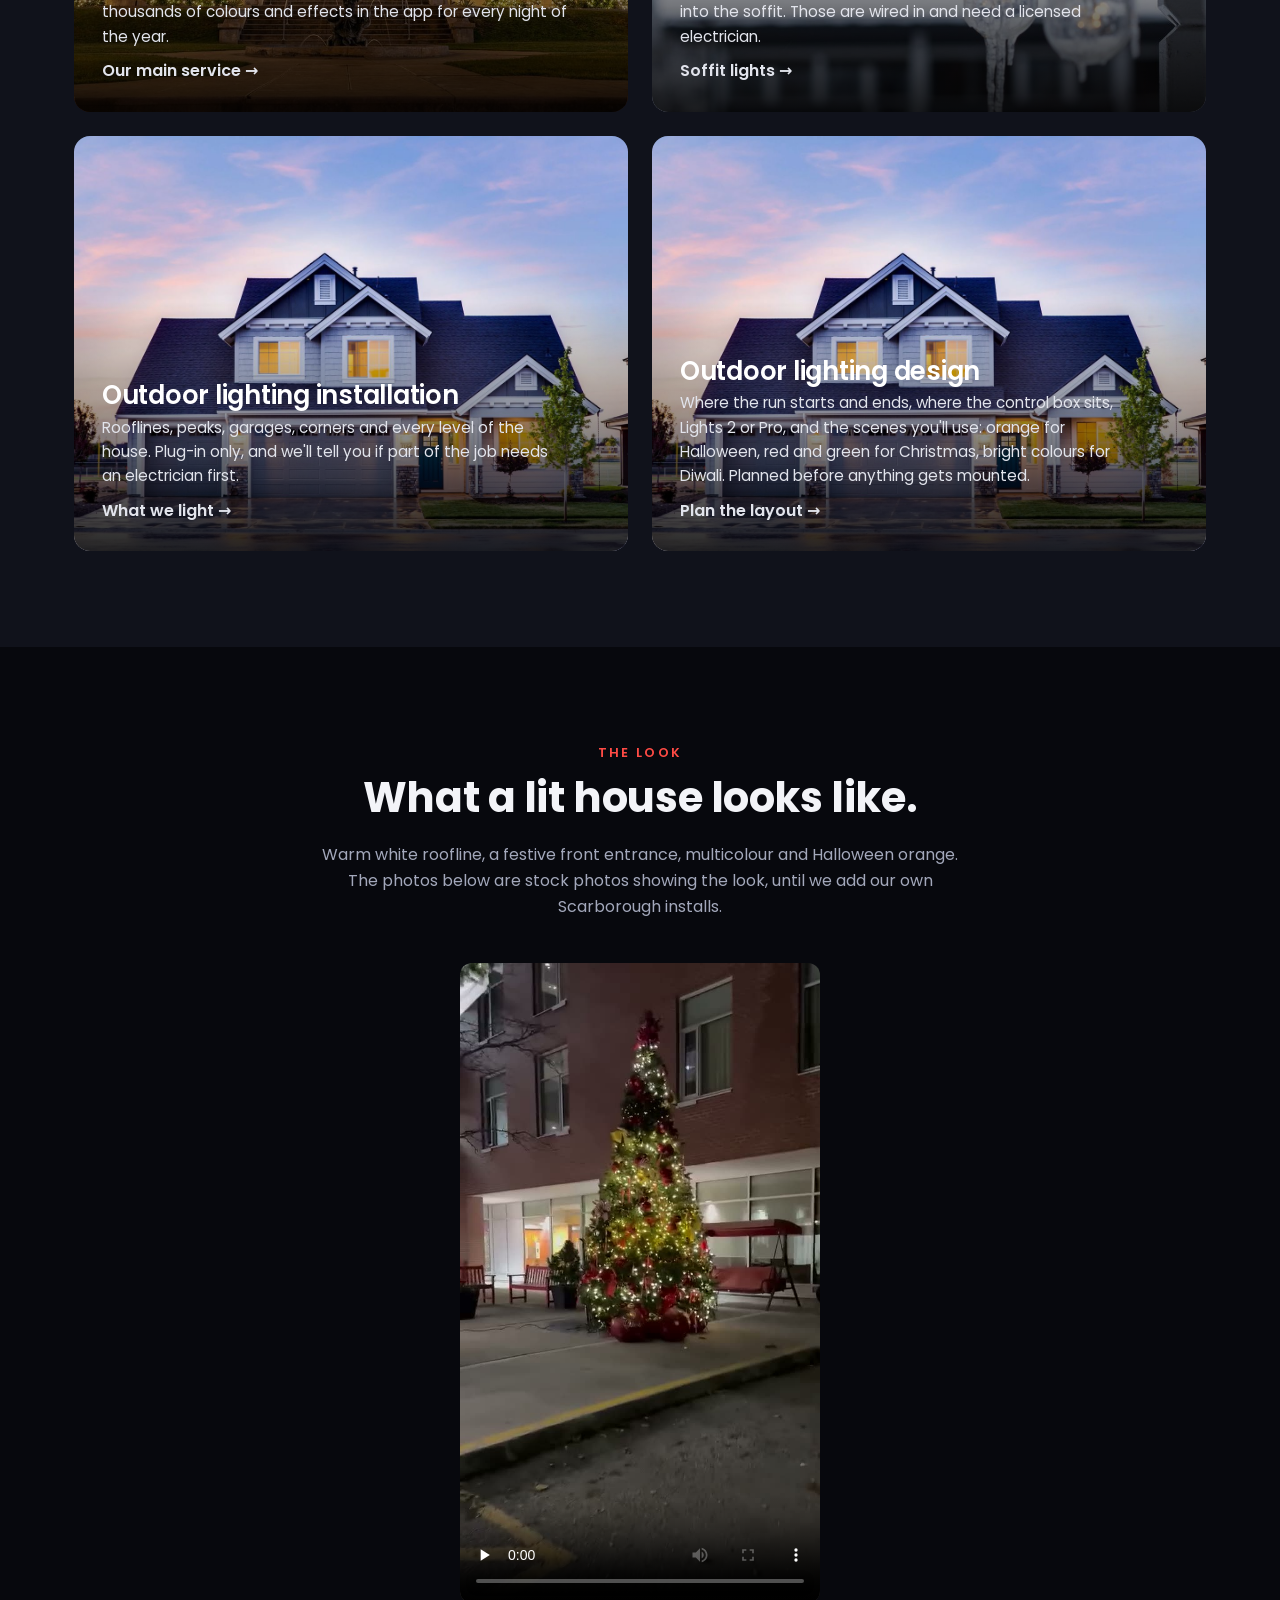
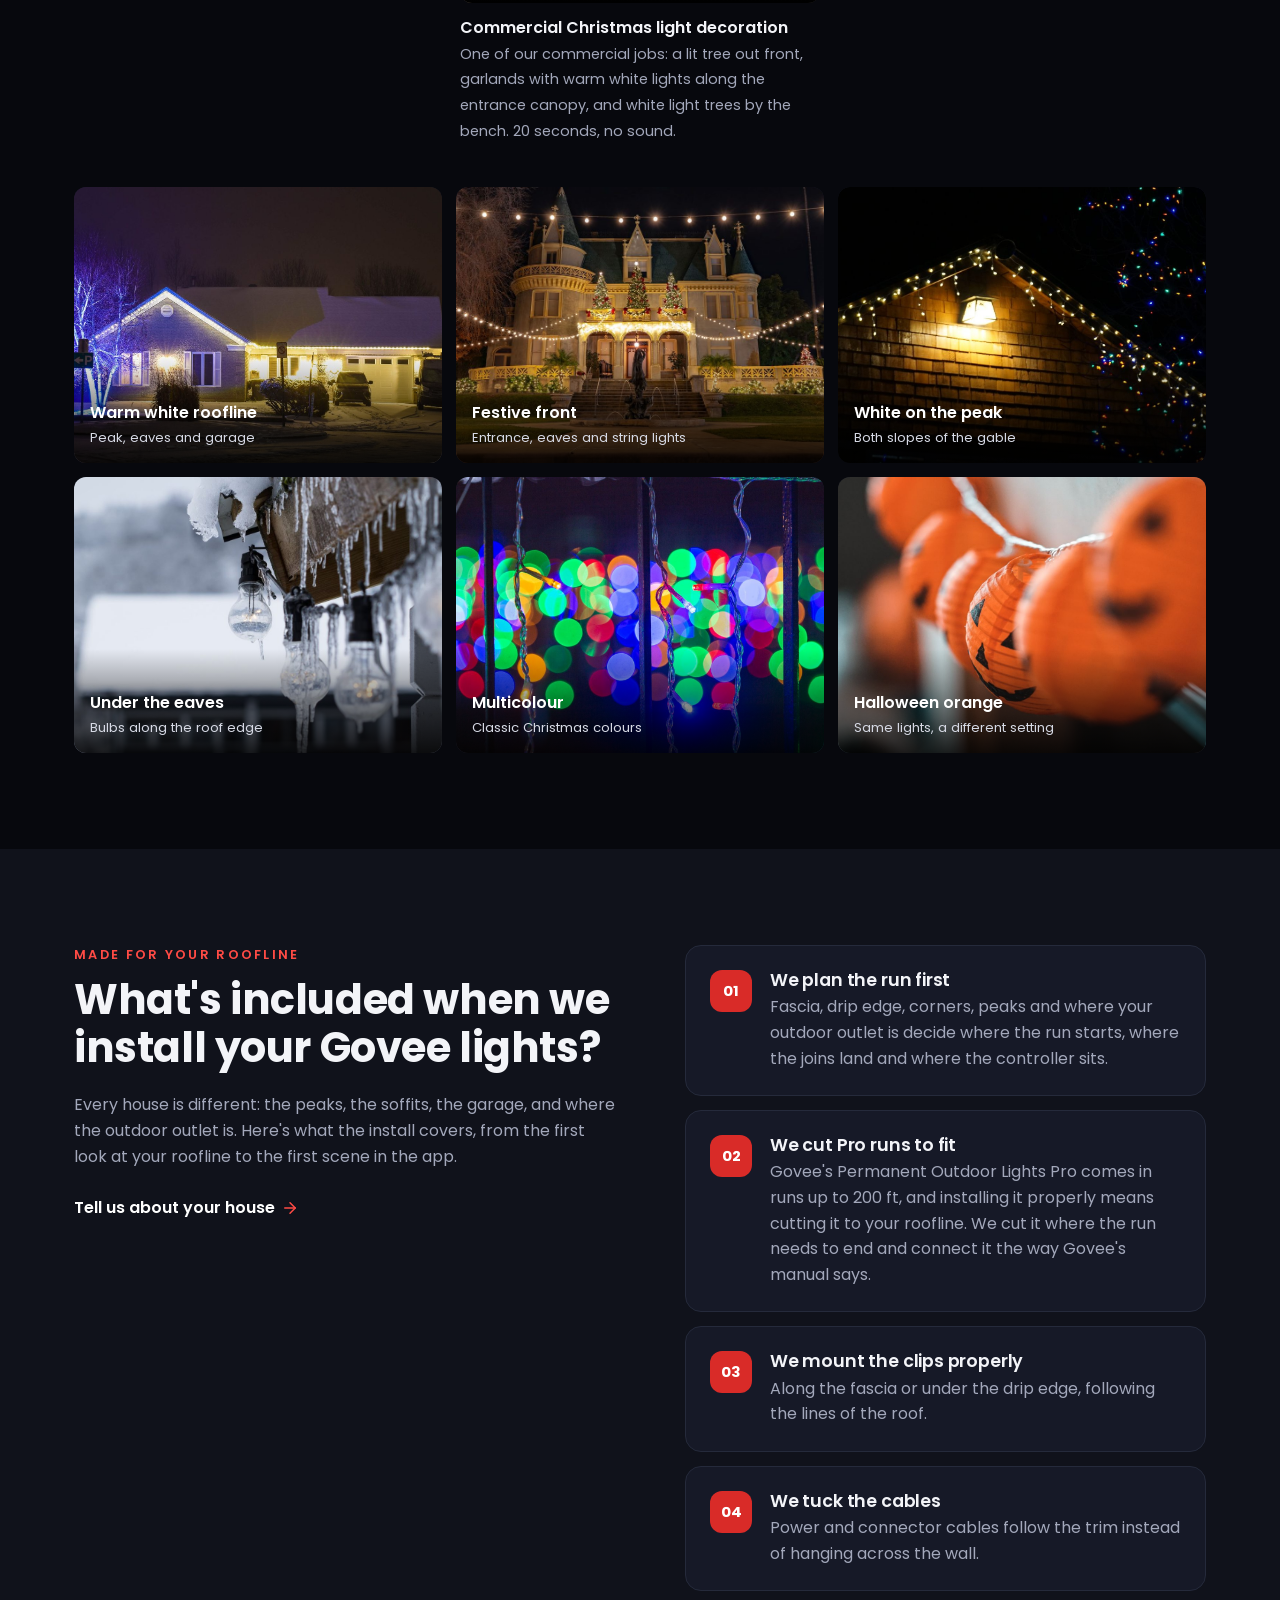
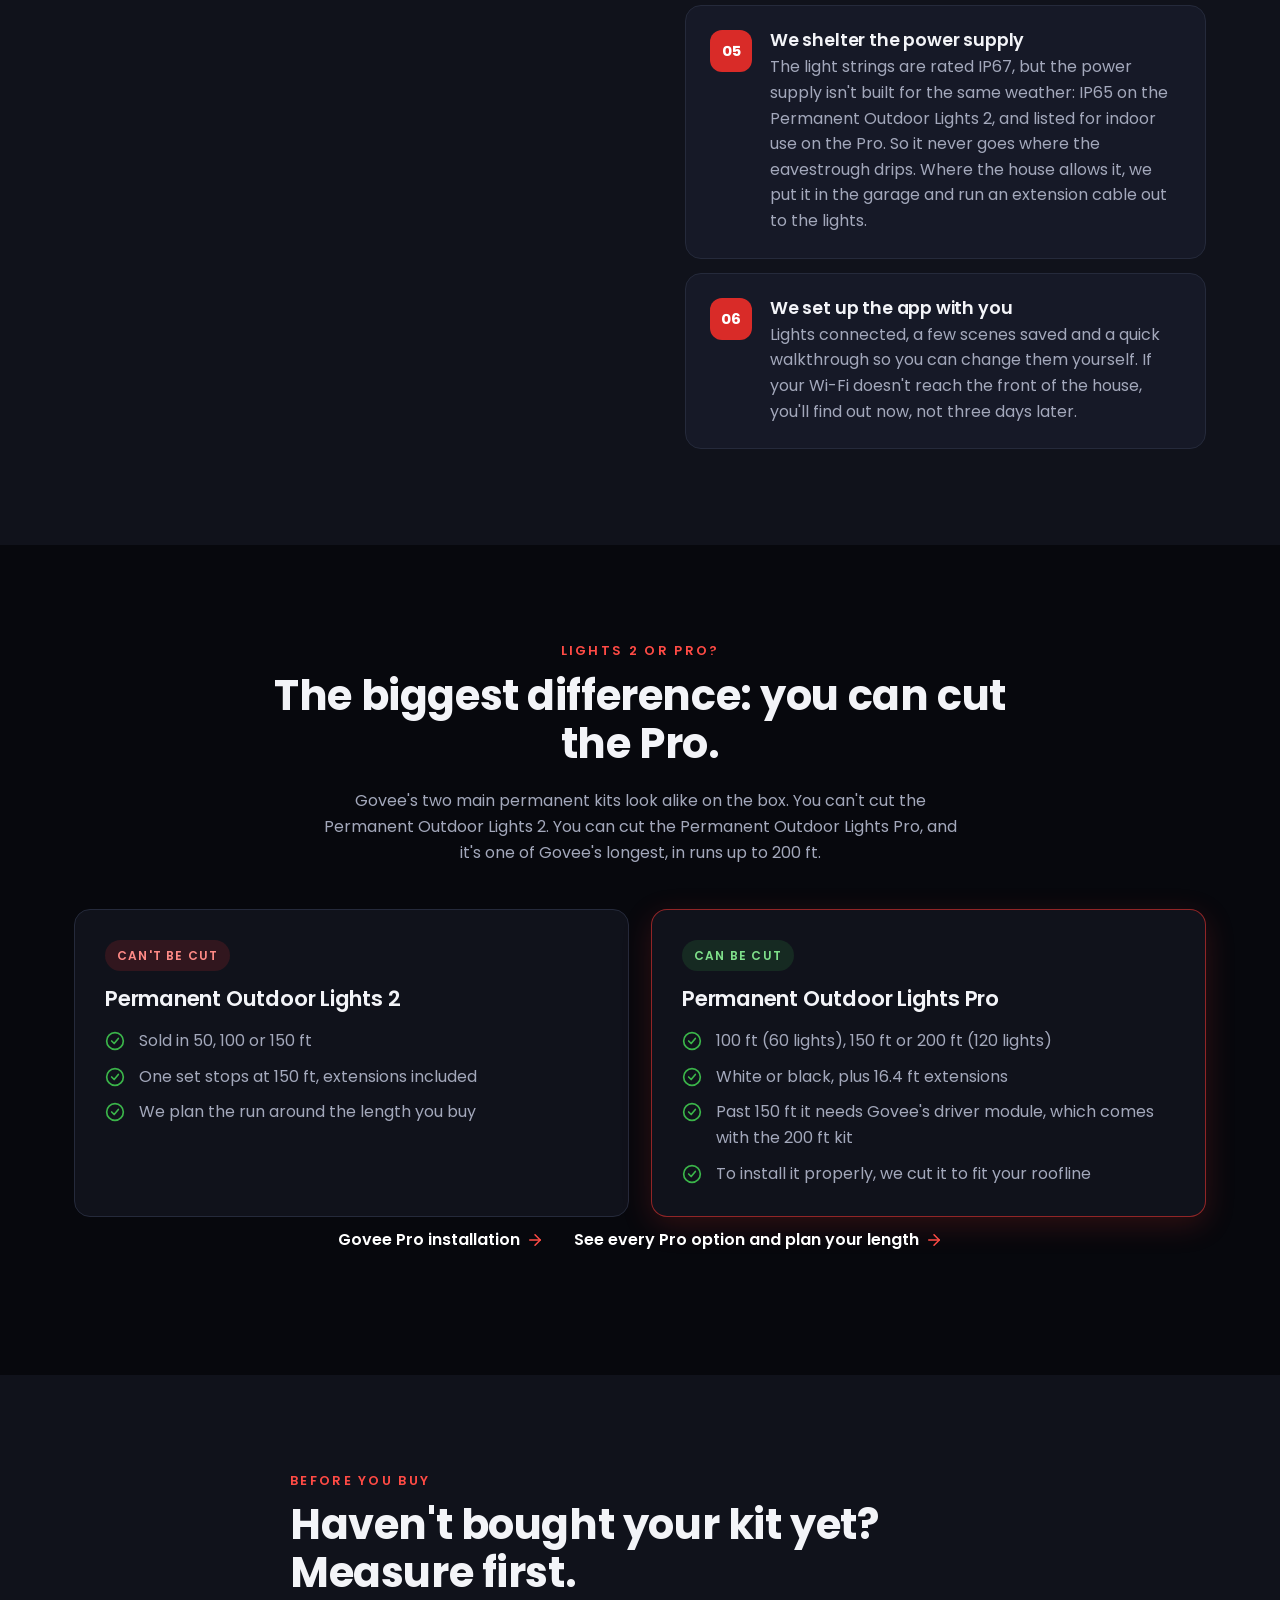
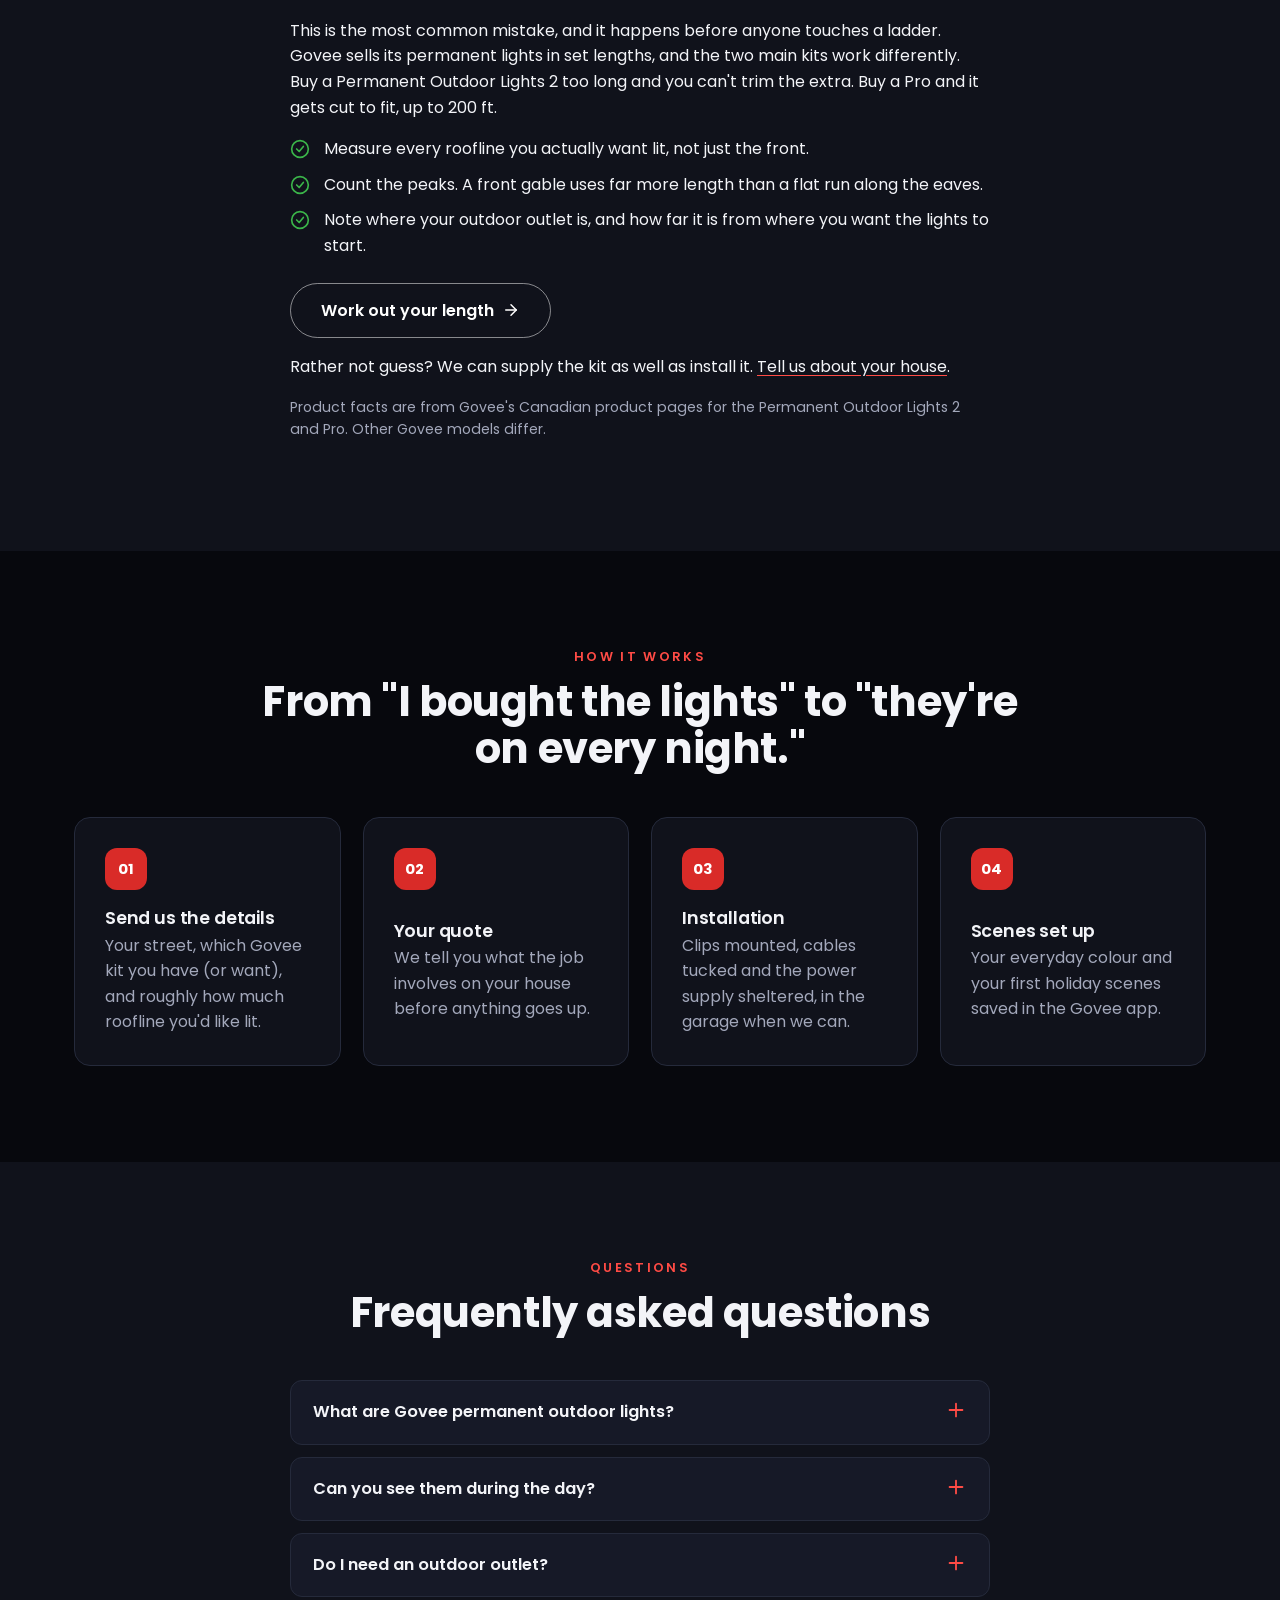
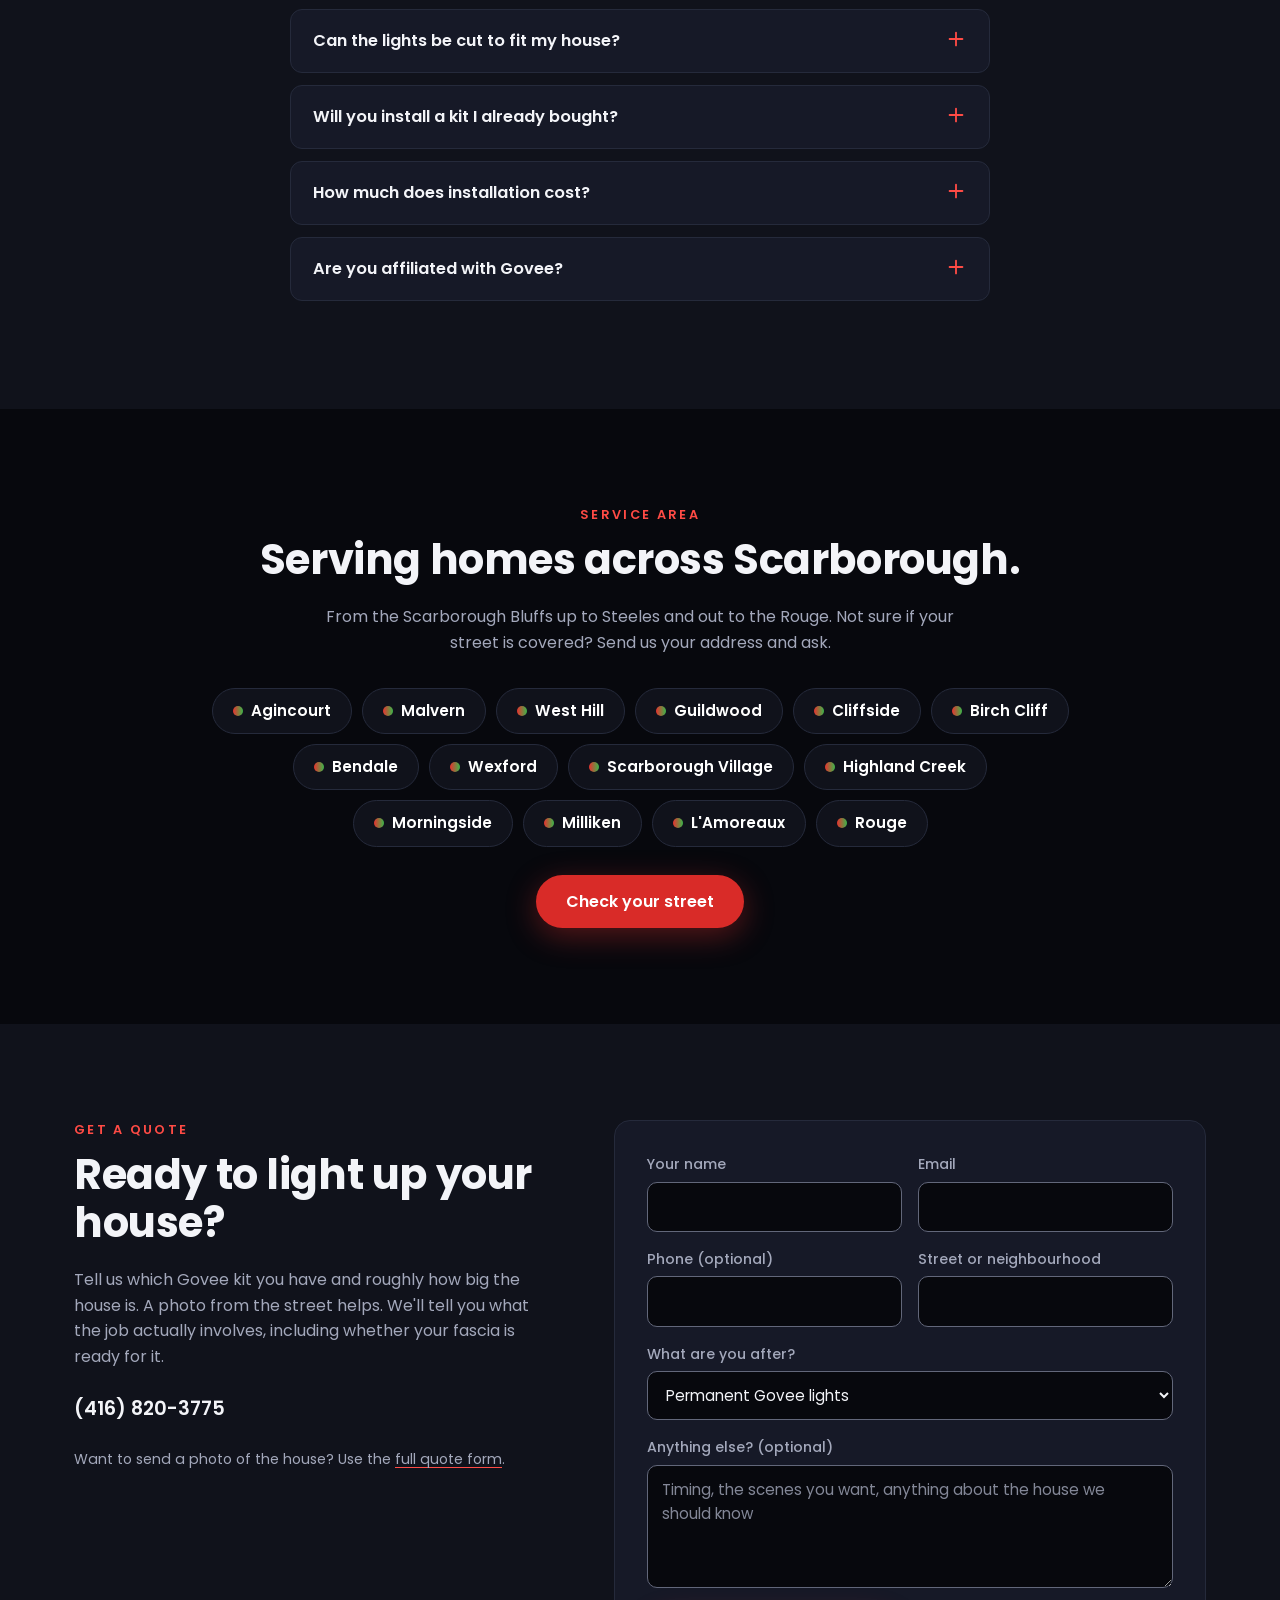
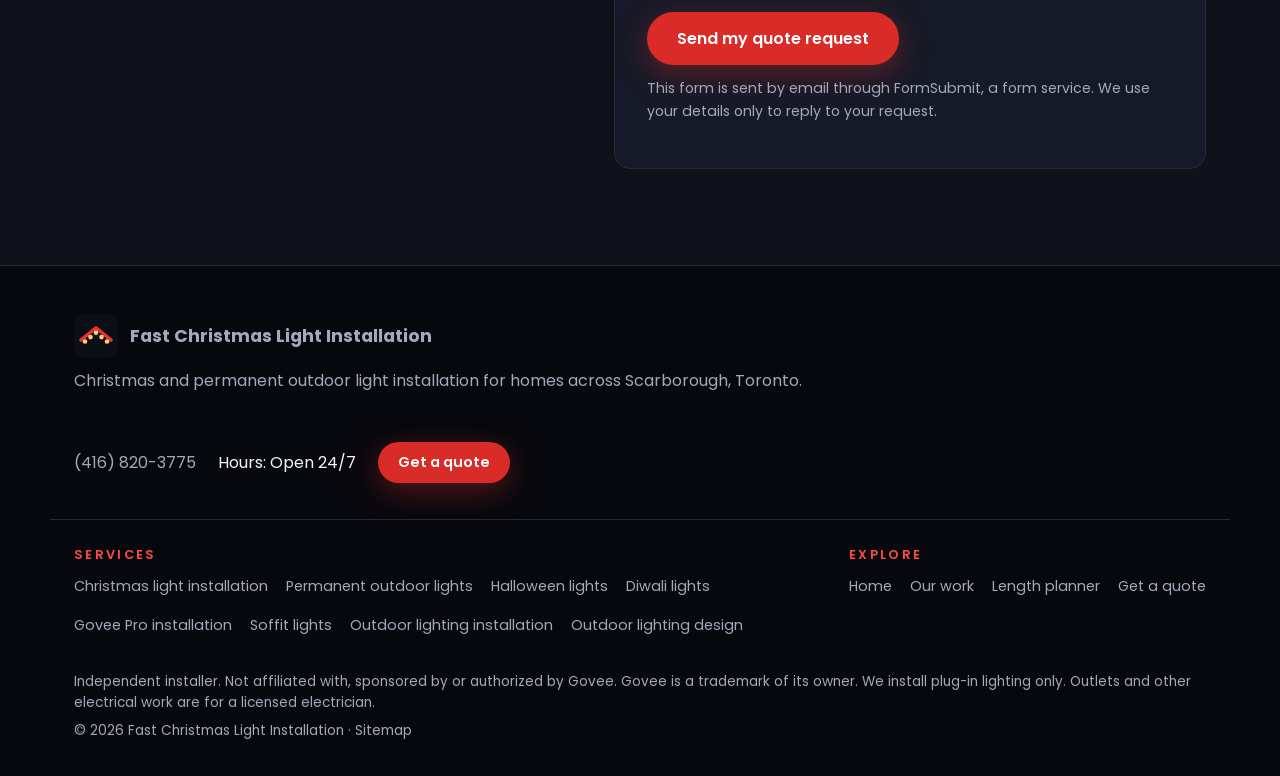
==== commit 1bf71d8d: "Home video caption: commercial Christmas light decoration Co-Authored-By: Claude Fable 5.2 <noreply@" ====
--- a/index.html
+++ b/index.html
@@ -187,11 +187,11 @@
       <h2 id="work-title">What a lit house looks like.</h2>
       <p class="muted">Warm white roofline, a festive front entrance, multicolour and Halloween orange. The photos below are stock photos showing the look, until we add our own Scarborough installs.</p>
       <figure class="work-video">
-        <video controls playsinline loading="lazy" preload="none" width="576" height="1024" poster="/assets/video/commercial-entrance-christmas-lights-poster.jpg" aria-label="Video with no sound: a lit Christmas tree, garlands with warm white lights along an entrance canopy, and white light trees beside a bench">
+        <video controls playsinline loading="lazy" preload="none" width="576" height="1024" poster="/assets/video/commercial-entrance-christmas-lights-poster.jpg" aria-label="Video with no sound of a commercial Christmas light decoration job: a lit Christmas tree, garlands with warm white lights along an entrance canopy, and white light trees beside a bench">
           <source src="/assets/video/commercial-entrance-christmas-lights.mp4" type="video/mp4">
           <a href="/assets/video/commercial-entrance-christmas-lights.mp4">Watch the video (MP4)</a>
         </video>
-        <figcaption><strong>On video: a full Christmas setup</strong><span>A lit tree out front, garlands with warm white lights along the entrance canopy, and white light trees by the bench. 20 seconds, no sound.</span></figcaption>
+        <figcaption><strong>Commercial Christmas light decoration</strong><span>One of our commercial jobs: a lit tree out front, garlands with warm white lights along the entrance canopy, and white light trees by the bench. 20 seconds, no sound.</span></figcaption>
       </figure>
       <div class="gallery">
         <figure><img src="/assets/img/stock/christmas-house-snow-night.jpg" alt="Bungalow on a snowy night with warm white lights along the roofline" width="880" height="500" loading="lazy"><figcaption><strong>Warm white roofline</strong><span>Peak, eaves and garage</span></figcaption></figure>
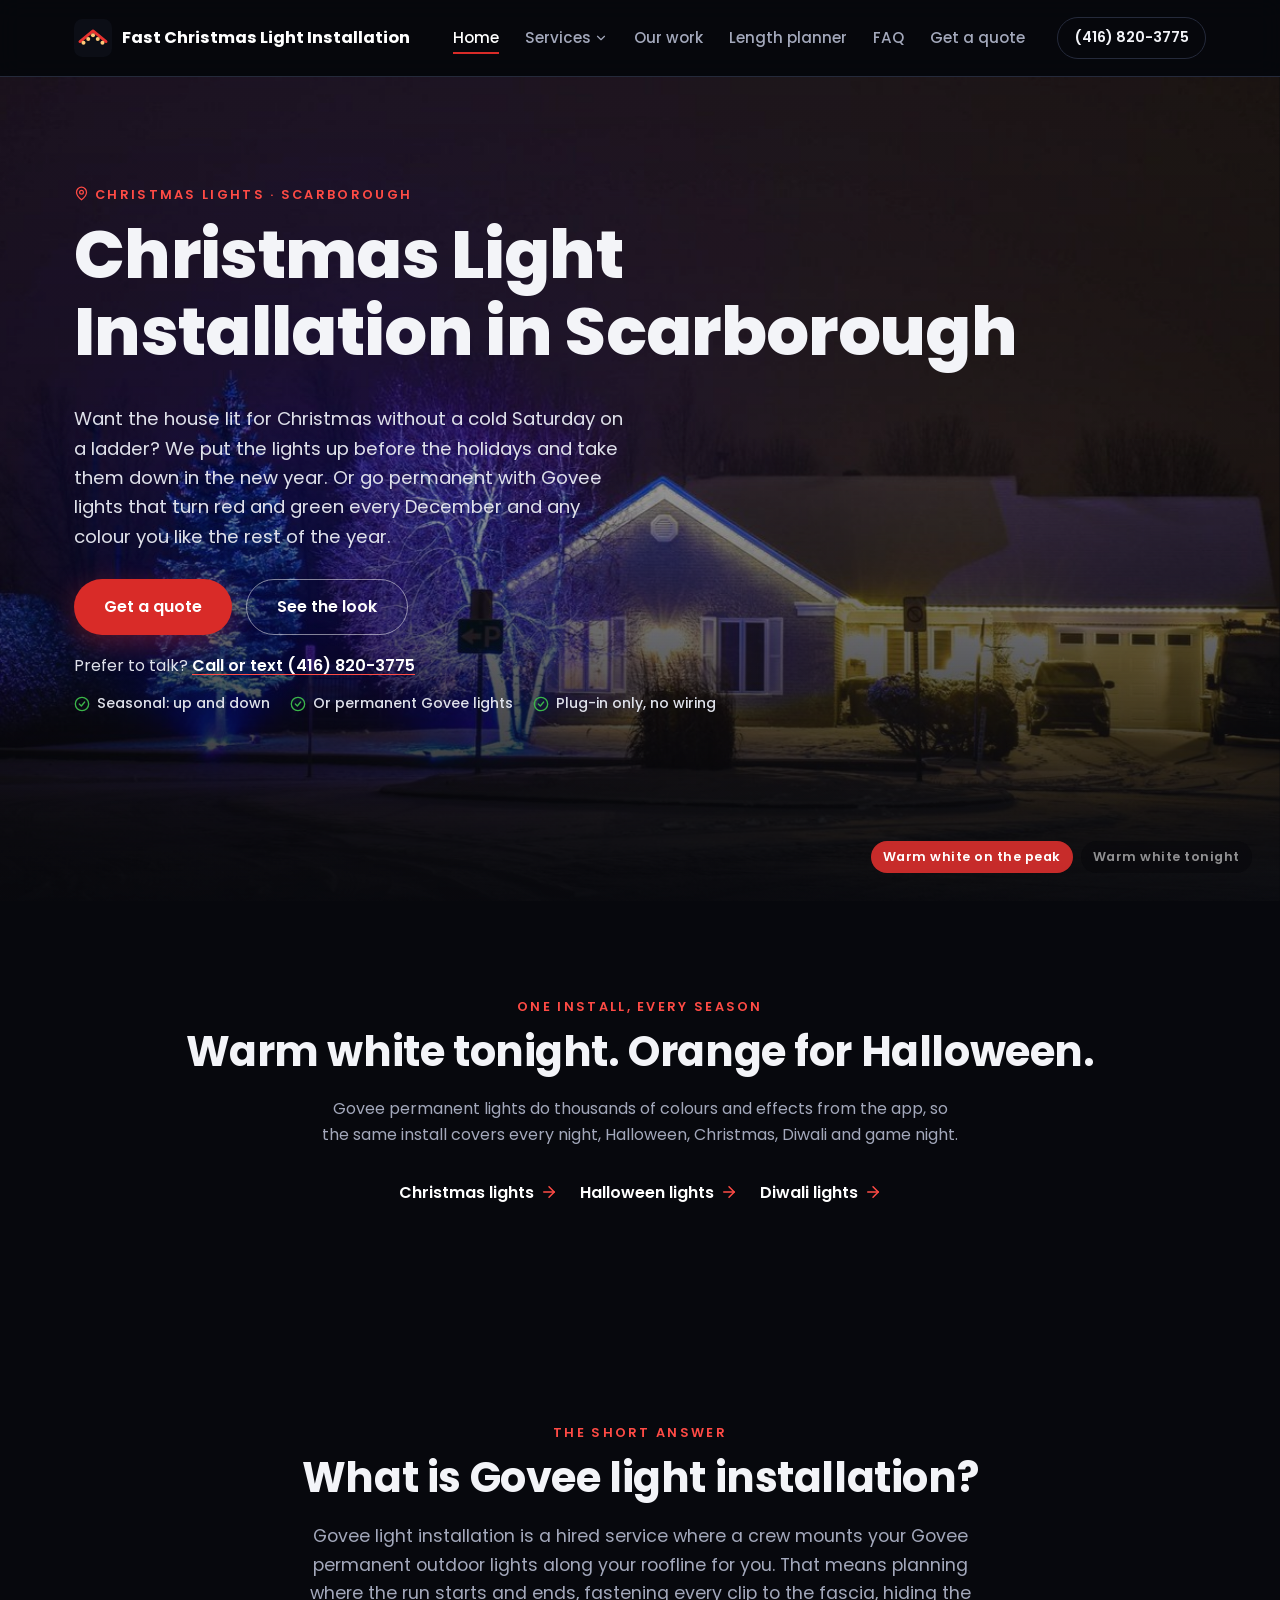
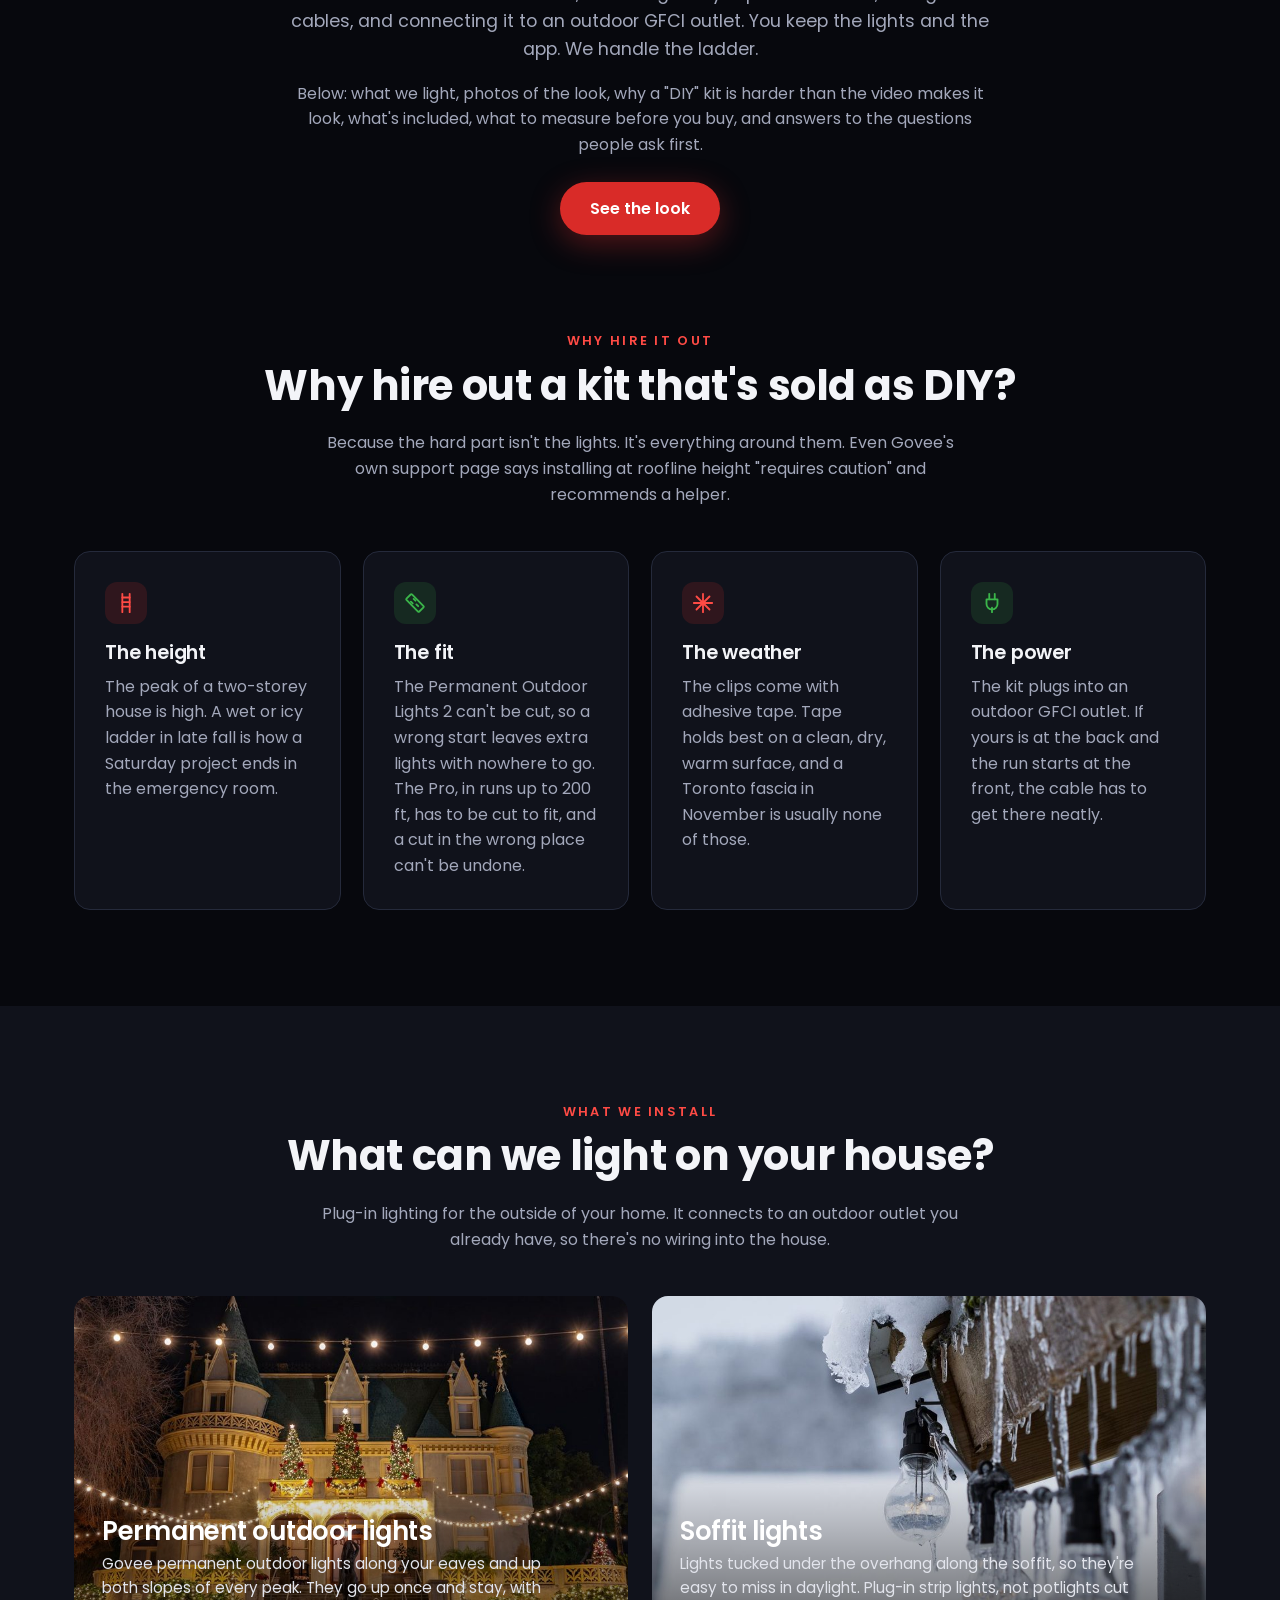
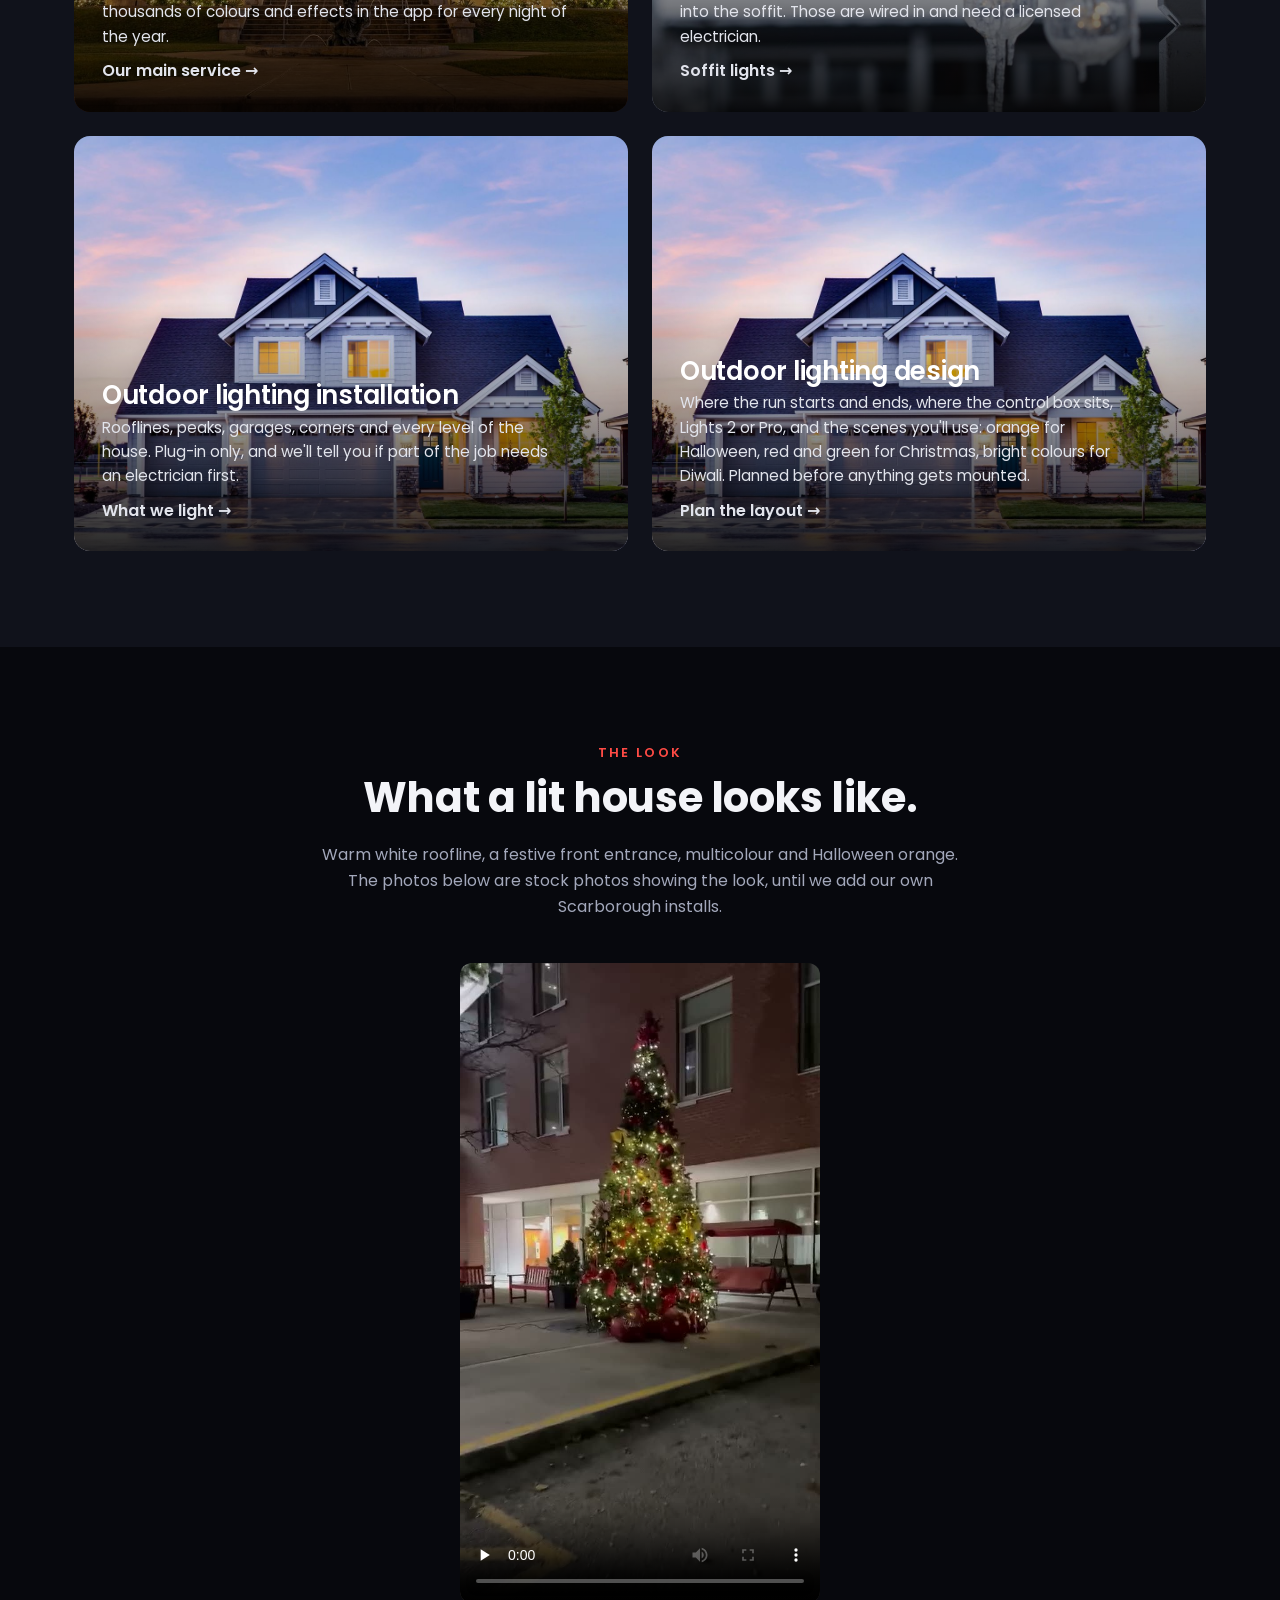
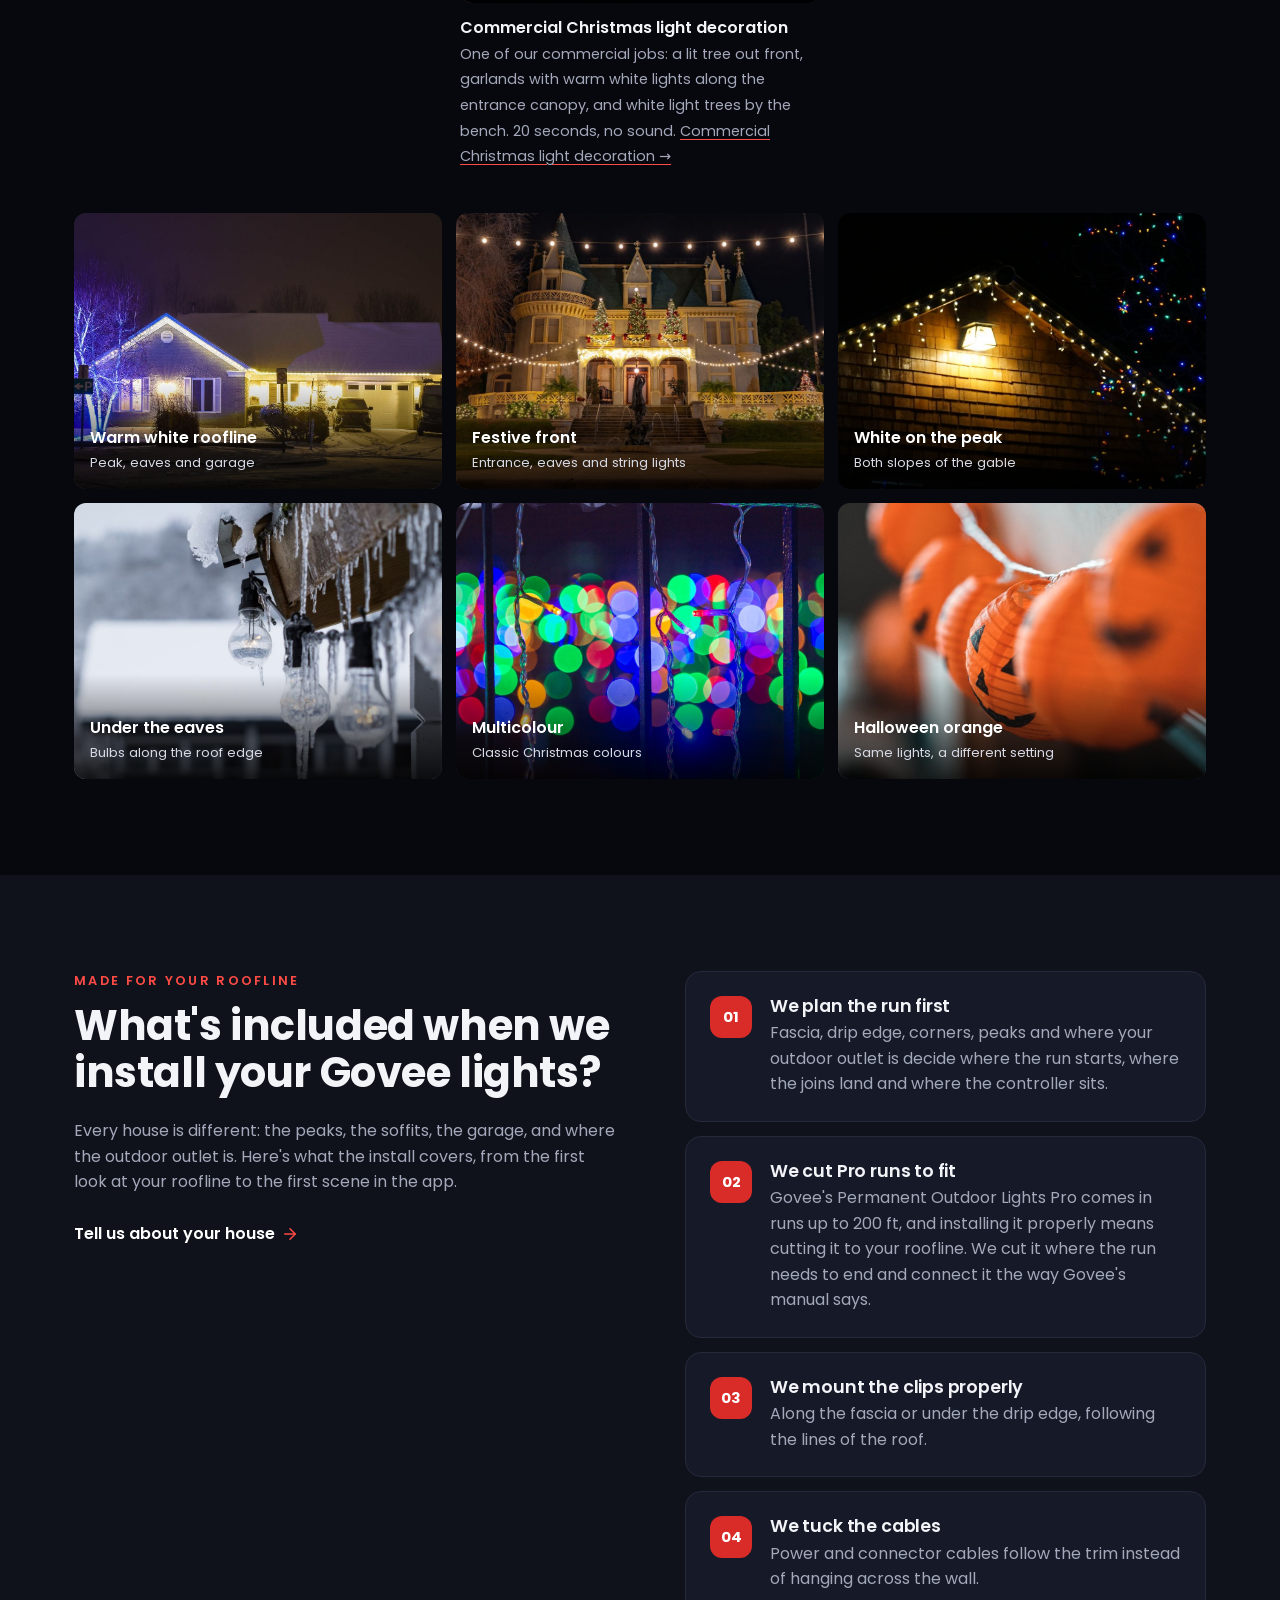
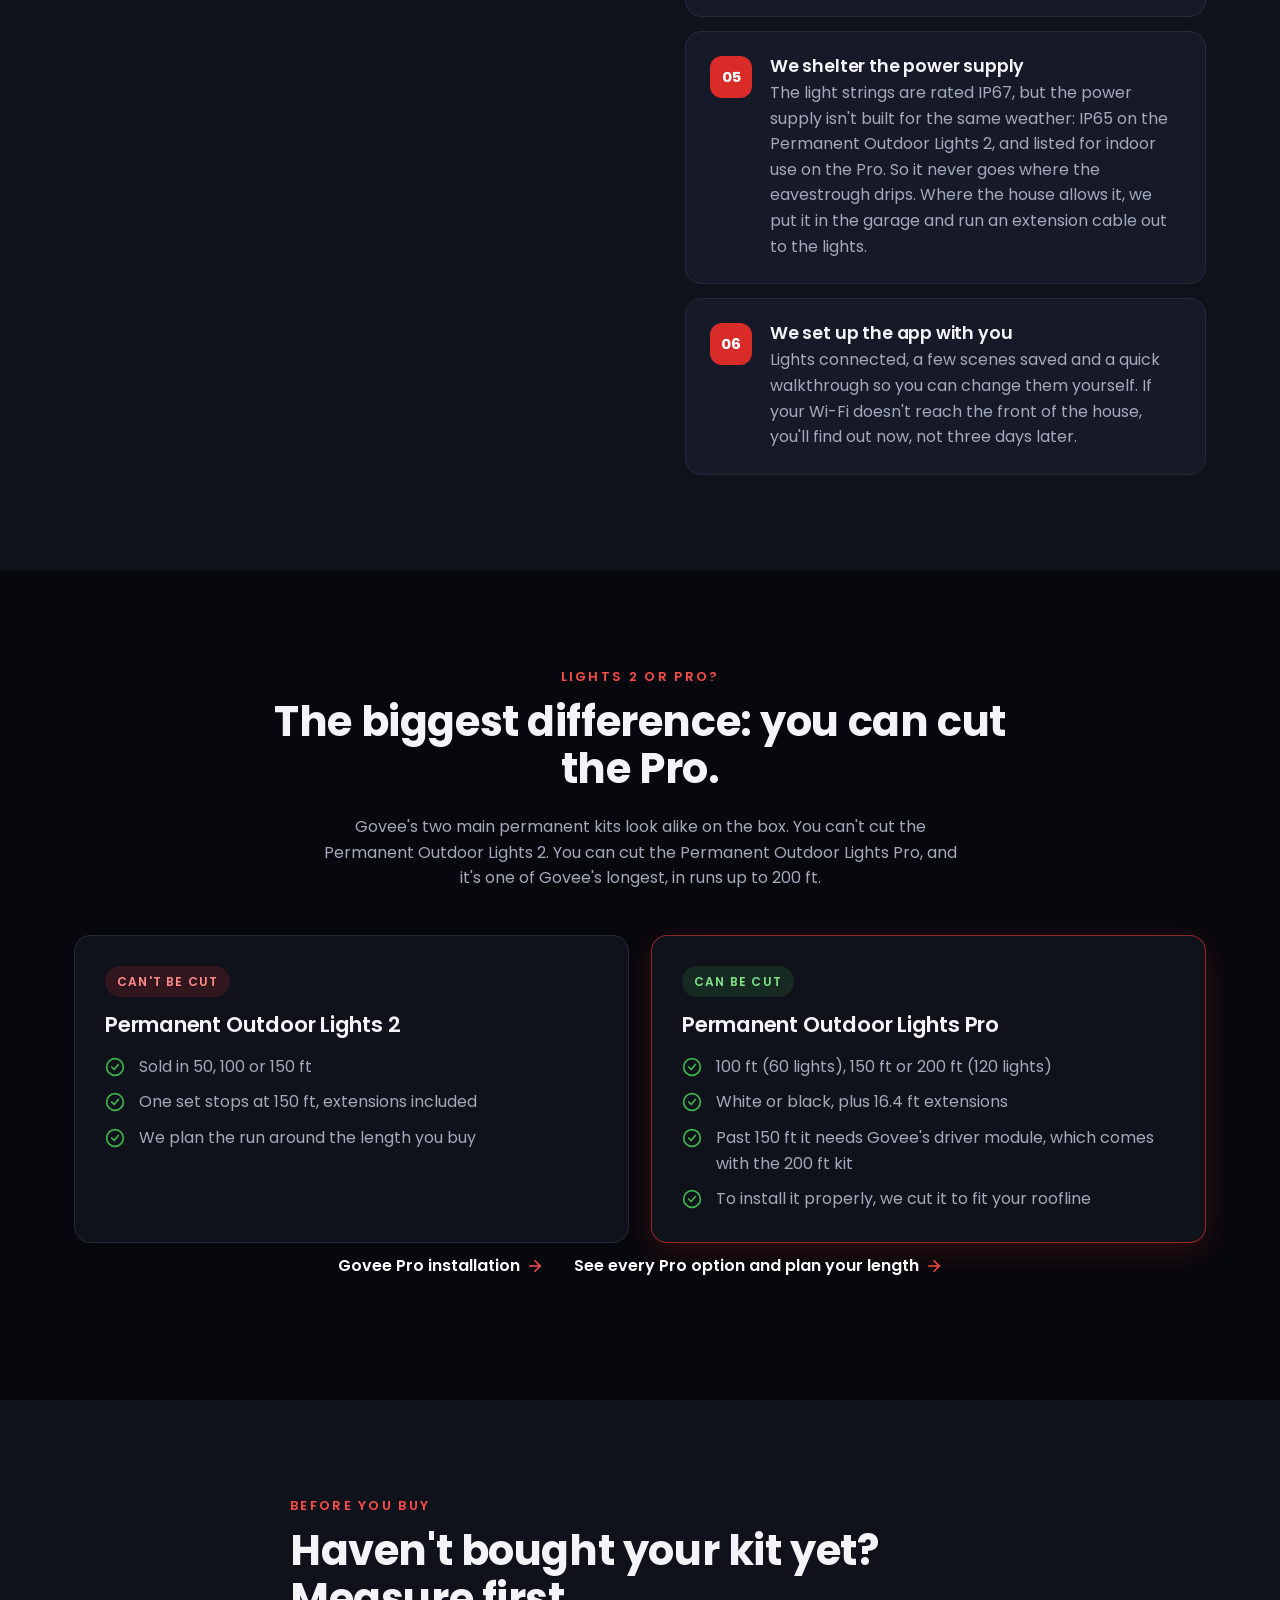
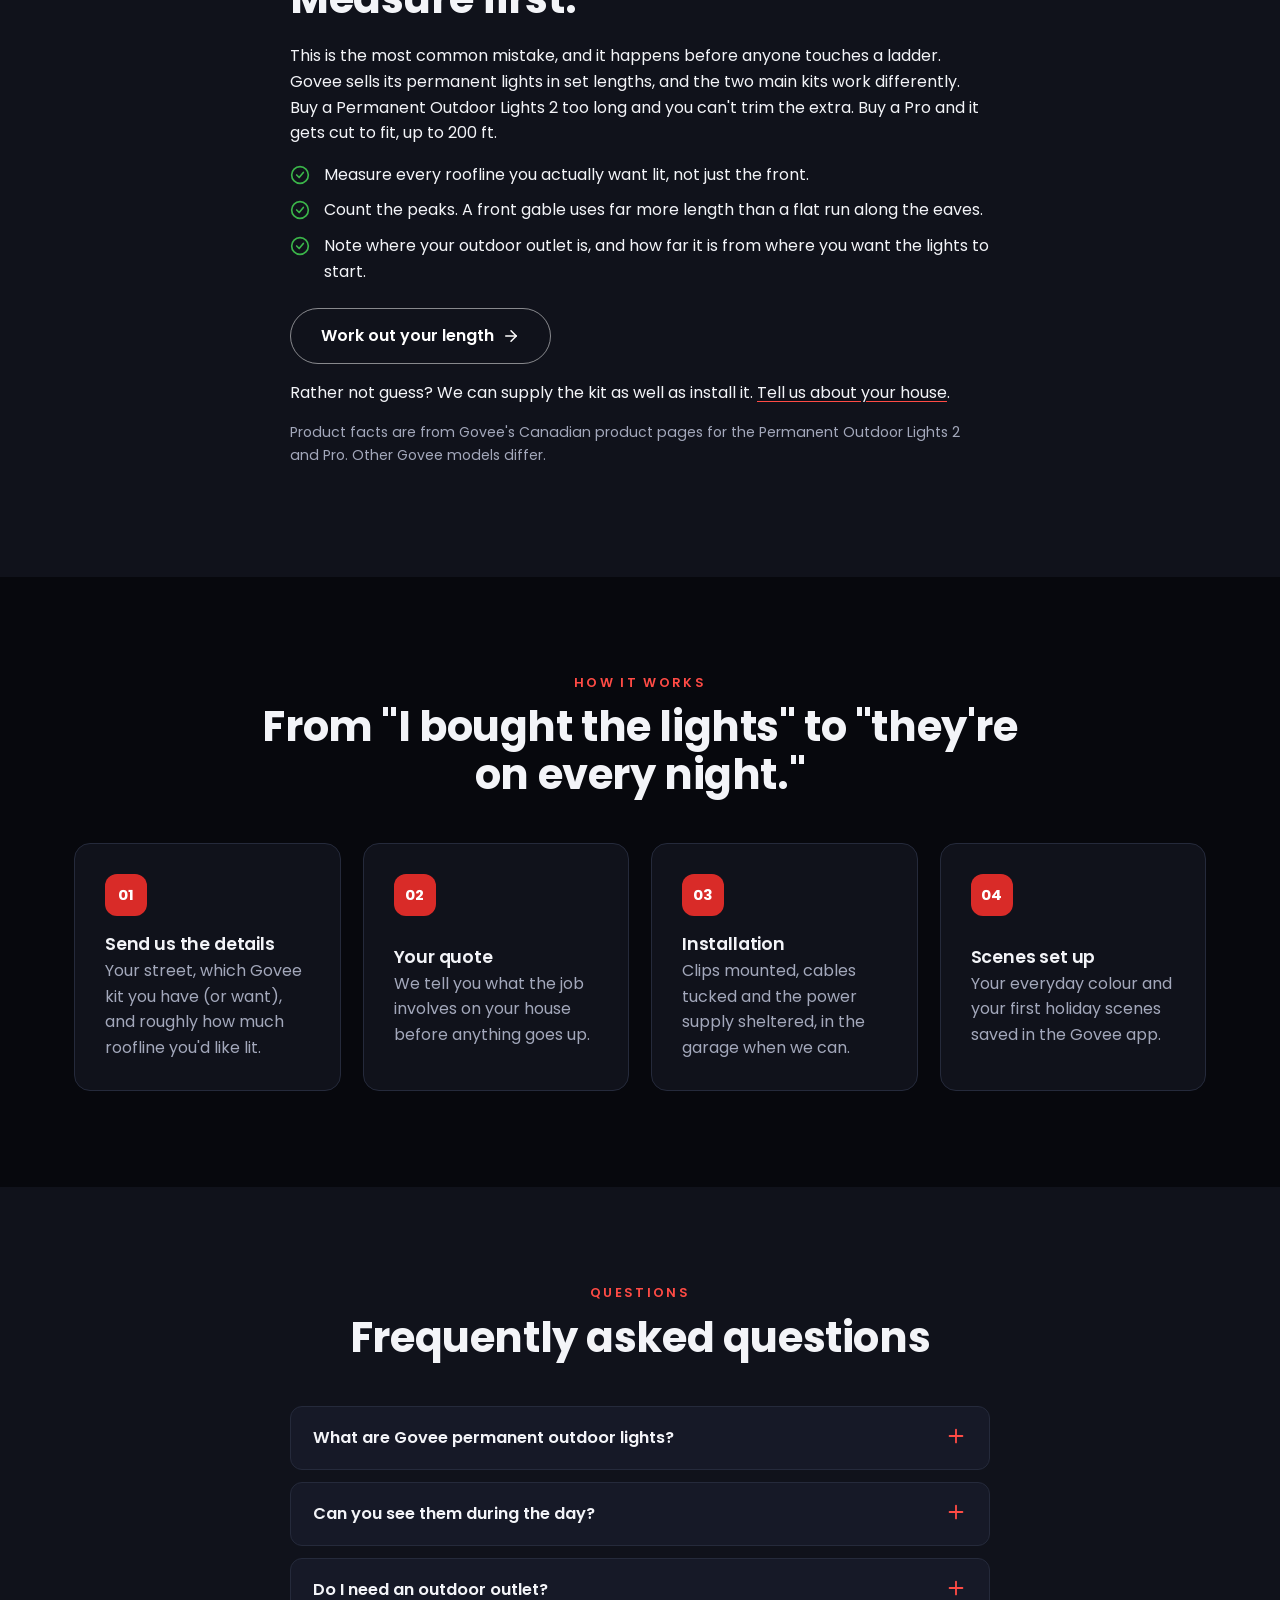
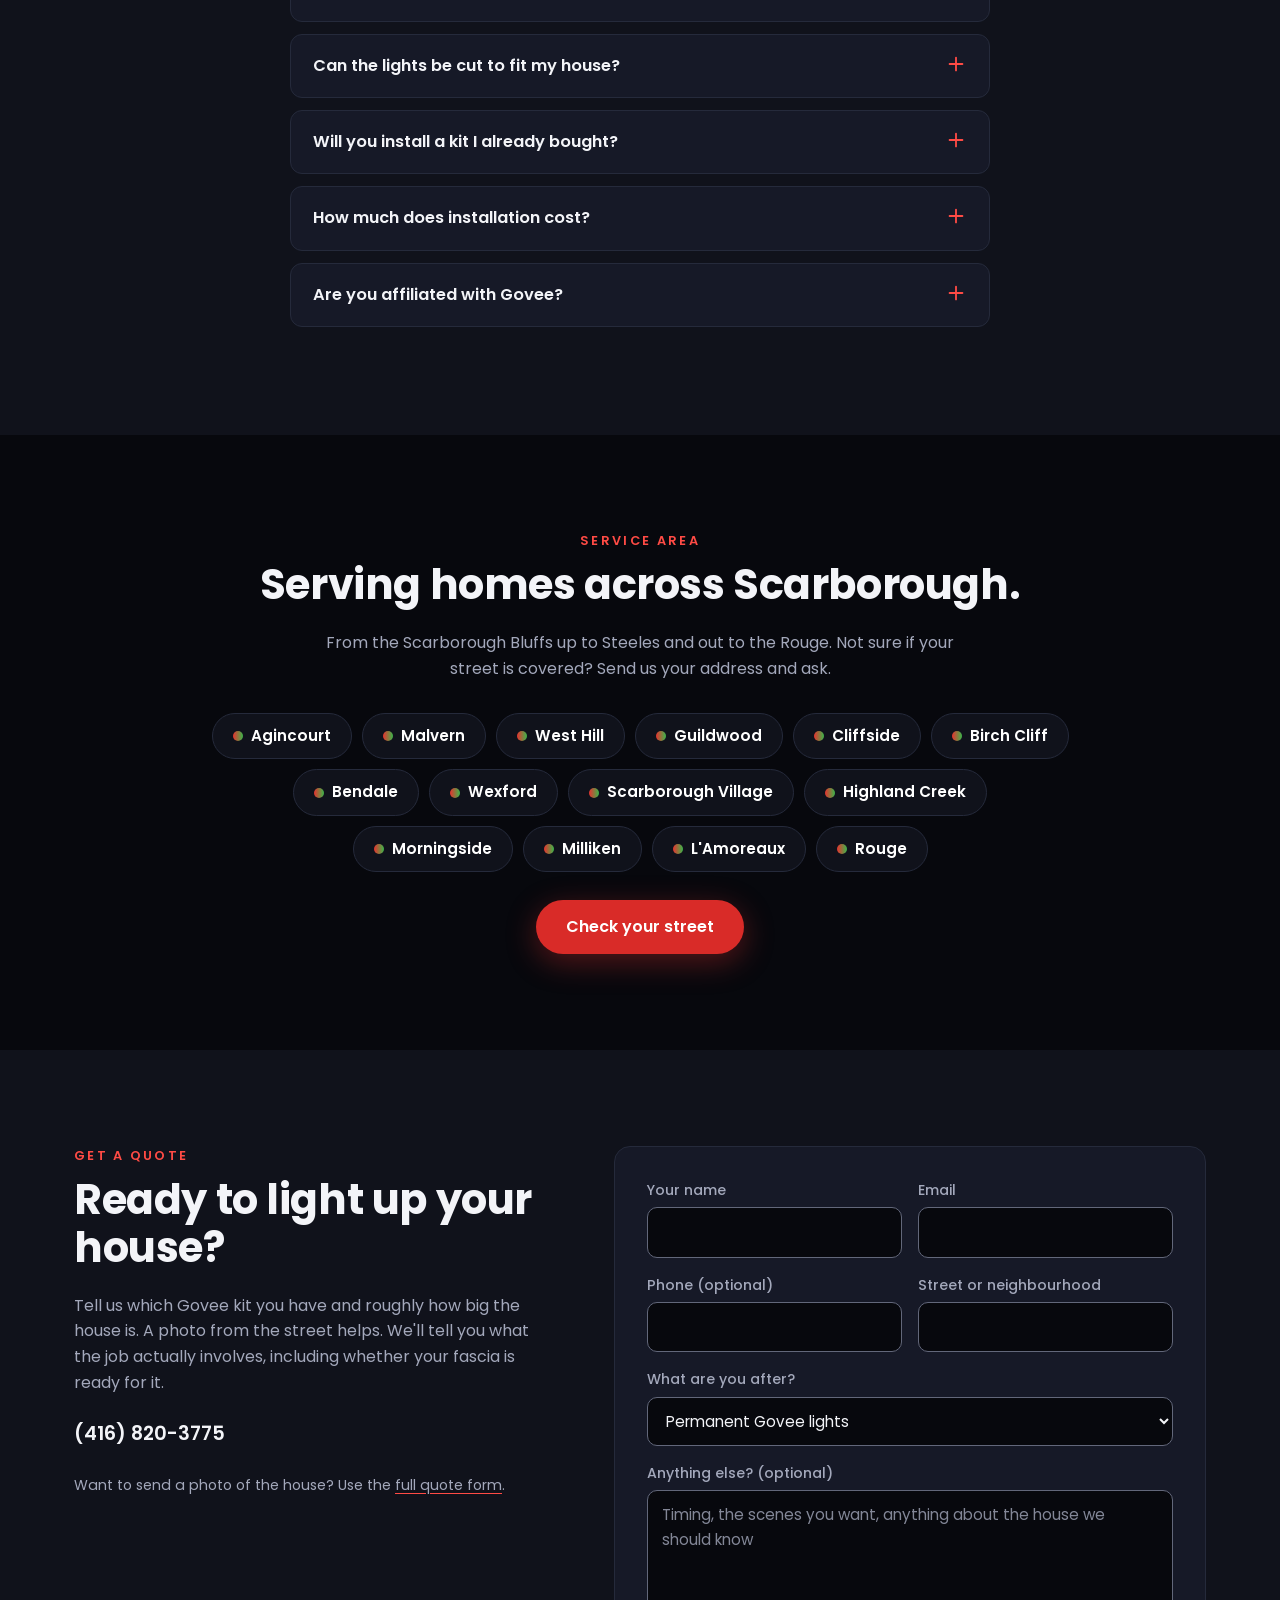
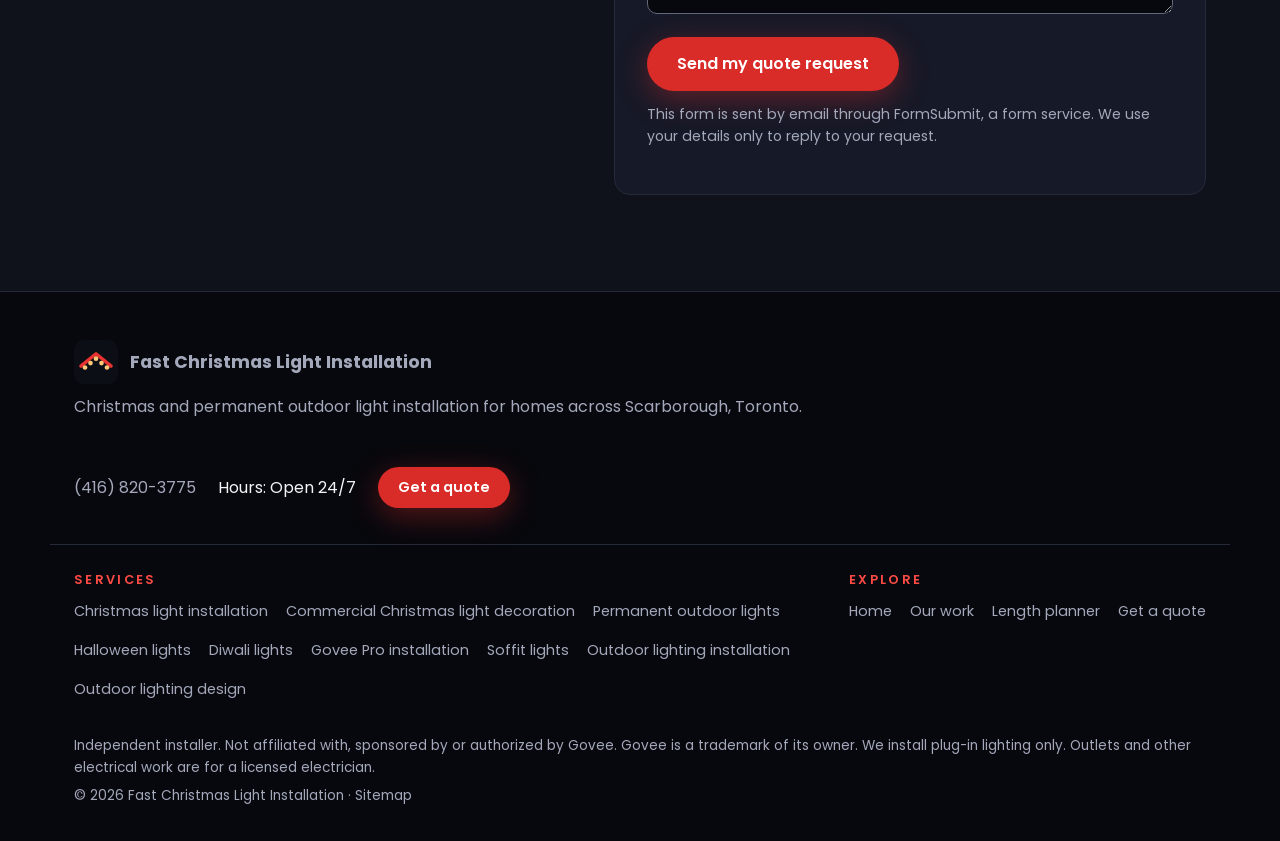
==== commit 1c86c402: "Add commercial Christmas light decoration page Co-Authored-By: Claude Fable 5.2 <noreply@anthropic.c" ====
--- a/index.html
+++ b/index.html
@@ -22,7 +22,7 @@
 <link rel="preload" href="/assets/fonts/poppins-800-latin.woff2" as="font" type="font/woff2" crossorigin>
 <link rel="stylesheet" href="/assets/site.css?v=82d912ba">
 <script>document.documentElement.classList.add("js")</script>
-<script type="application/ld+json">{"@context": "https://schema.org", "@type": "HomeAndConstructionBusiness", "@id": "https://christmaslightsscarborough.ca/#business", "name": "Fast Christmas Light Installation", "url": "https://christmaslightsscarborough.ca/", "telephone": "+14168203775", "image": ["https://christmaslightsscarborough.ca/assets/img/jobs/bungalow-warm-white-night.jpg", "https://christmaslightsscarborough.ca/assets/img/jobs/warm-white-brick-night.jpg"], "logo": "https://christmaslightsscarborough.ca/assets/favicon.svg", "address": {"@type": "PostalAddress", "addressLocality": "Scarborough", "addressRegion": "ON", "addressCountry": "CA"}, "areaServed": {"@type": "Place", "name": "Scarborough, Toronto, ON"}, "hasOfferCatalog": {"@type": "OfferCatalog", "name": "Outdoor lighting installation", "itemListElement": [{"@type": "Offer", "itemOffered": {"@type": "Service", "name": "Christmas light installation"}}, {"@type": "Offer", "itemOffered": {"@type": "Service", "name": "Permanent outdoor lighting installation"}}, {"@type": "Offer", "itemOffered": {"@type": "Service", "name": "Soffit lighting installation"}}, {"@type": "Offer", "itemOffered": {"@type": "Service", "name": "Lighting design"}}]}}</script>
+<script type="application/ld+json">{"@context": "https://schema.org", "@type": "HomeAndConstructionBusiness", "@id": "https://christmaslightsscarborough.ca/#business", "name": "Fast Christmas Light Installation", "url": "https://christmaslightsscarborough.ca/", "telephone": "+14168203775", "image": ["https://christmaslightsscarborough.ca/assets/img/jobs/bungalow-warm-white-night.jpg", "https://christmaslightsscarborough.ca/assets/img/jobs/warm-white-brick-night.jpg"], "logo": "https://christmaslightsscarborough.ca/assets/favicon.svg", "address": {"@type": "PostalAddress", "addressLocality": "Scarborough", "addressRegion": "ON", "addressCountry": "CA"}, "areaServed": {"@type": "Place", "name": "Scarborough, Toronto, ON"}, "hasOfferCatalog": {"@type": "OfferCatalog", "name": "Outdoor lighting installation", "itemListElement": [{"@type": "Offer", "itemOffered": {"@type": "Service", "name": "Christmas light installation"}}, {"@type": "Offer", "itemOffered": {"@type": "Service", "name": "Commercial Christmas light decoration"}}, {"@type": "Offer", "itemOffered": {"@type": "Service", "name": "Permanent outdoor lighting installation"}}, {"@type": "Offer", "itemOffered": {"@type": "Service", "name": "Soffit lighting installation"}}, {"@type": "Offer", "itemOffered": {"@type": "Service", "name": "Lighting design"}}]}}</script>
 <script type="application/ld+json">{"@context": "https://schema.org", "@type": "FAQPage", "mainEntity": [{"@type": "Question", "name": "What are Govee permanent outdoor lights?", "acceptedAnswer": {"@type": "Answer", "text": "A run of weatherproof LED lights that mounts once along your roofline and stays up all year. You control colour, brightness and schedules from the Govee app, so the same lights work for every night, Halloween, Christmas and game night."}}, {"@type": "Question", "name": "Can you see them during the day?", "acceptedAnswer": {"@type": "Answer", "text": "They tuck under the roof edge, so from the street they're easy to miss in daylight. Stand in the driveway and look up and you'll see them. Anyone who says they're invisible is overselling."}}, {"@type": "Question", "name": "Do I need an outdoor outlet?", "acceptedAnswer": {"@type": "Answer", "text": "Yes. Govee's instructions say to \"install only to a covered Class A GFCI receptacle\": an outdoor outlet with ground-fault protection and a weatherproof cover. If you don't have one near where the lights will start, adding one is a job for a licensed electrician. We install the lights. We don't do electrical work."}}, {"@type": "Question", "name": "Can the lights be cut to fit my house?", "acceptedAnswer": {"@type": "Answer", "text": "It depends on the model. Govee says the Permanent Outdoor Lights 2 can't be cut, so the run is planned around the length you buy. The Permanent Outdoor Lights Pro can be cut and comes in runs up to 200 ft, and to install it properly, we cut it to fit your roofline. Our length planner works out which lengths fit."}}, {"@type": "Question", "name": "Will you install a kit I already bought?", "acceptedAnswer": {"@type": "Answer", "text": "Yes. We install Govee kits you've already bought, and we can supply the kit if you haven't bought one yet."}}, {"@type": "Question", "name": "How much does installation cost?", "acceptedAnswer": {"@type": "Answer", "text": "It depends on how much roofline you want lit, how many peaks and corners there are, and what your fascia is made of. Every house gets its own quote: send us the details and we'll tell you what yours costs."}}, {"@type": "Question", "name": "Are you affiliated with Govee?", "acceptedAnswer": {"@type": "Answer", "text": "No. We're an independent installer. We're not affiliated with, sponsored by or authorized by Govee."}}]}</script>
 </head>
 <body>
@@ -52,7 +52,7 @@
 <header class="site">
   <div class="wrap bar">
     <a class="brand" href="/"><img src="/assets/favicon.svg" alt="" width="38" height="38"><span>Fast Christmas Light Installation</span></a>
-    <nav class="primary" id="primary-nav" aria-label="Primary"><ul><li><a href="/" aria-current="page">Home</a></li><li class="has-sub"><a href="/#services">Services<svg class="chev" aria-hidden="true"><use href="#i-chevron"/></svg></a><ul class="sub" aria-label="Services"><li><a href="/christmas-light-installation/">Christmas light installation</a></li><li><a href="/permanent-outdoor-lights/">Permanent outdoor lights</a></li><li><a href="/halloween-lights/">Halloween lights</a></li><li><a href="/diwali-lights/">Diwali lights</a></li><li><a href="/govee-pro-installation/">Govee Pro installation</a></li><li><a href="/soffit-lights/">Soffit lights</a></li><li><a href="/outdoor-lighting-installation/">Outdoor lighting installation</a></li><li><a href="/outdoor-lighting-design/">Outdoor lighting design</a></li></ul></li><li><a href="/#work">Our work</a></li><li><a href="/can-you-cut-govee-permanent-outdoor-lights/">Length planner</a></li><li><a href="/#faq">FAQ</a></li><li><a href="/contact/">Get a quote</a></li></ul></nav>
+    <nav class="primary" id="primary-nav" aria-label="Primary"><ul><li><a href="/" aria-current="page">Home</a></li><li class="has-sub"><a href="/#services">Services<svg class="chev" aria-hidden="true"><use href="#i-chevron"/></svg></a><ul class="sub" aria-label="Services"><li><a href="/christmas-light-installation/">Christmas light installation</a></li><li><a href="/commercial-christmas-light-decoration/">Commercial Christmas light decoration</a></li><li><a href="/permanent-outdoor-lights/">Permanent outdoor lights</a></li><li><a href="/halloween-lights/">Halloween lights</a></li><li><a href="/diwali-lights/">Diwali lights</a></li><li><a href="/govee-pro-installation/">Govee Pro installation</a></li><li><a href="/soffit-lights/">Soffit lights</a></li><li><a href="/outdoor-lighting-installation/">Outdoor lighting installation</a></li><li><a href="/outdoor-lighting-design/">Outdoor lighting design</a></li></ul></li><li><a href="/#work">Our work</a></li><li><a href="/can-you-cut-govee-permanent-outdoor-lights/">Length planner</a></li><li><a href="/#faq">FAQ</a></li><li><a href="/contact/">Get a quote</a></li></ul></nav>
     <div class="bar-actions">
       <a class="header-phone" href="tel:+14168203775">(416) 820-3775</a>
       <button class="menu-btn" type="button" aria-expanded="false" aria-controls="primary-nav" aria-label="Menu"><svg aria-hidden="true"><use href="#i-menu"/></svg></button>
@@ -191,7 +191,7 @@
           <source src="/assets/video/commercial-entrance-christmas-lights.mp4" type="video/mp4">
           <a href="/assets/video/commercial-entrance-christmas-lights.mp4">Watch the video (MP4)</a>
         </video>
-        <figcaption><strong>Commercial Christmas light decoration</strong><span>One of our commercial jobs: a lit tree out front, garlands with warm white lights along the entrance canopy, and white light trees by the bench. 20 seconds, no sound.</span></figcaption>
+        <figcaption><strong>Commercial Christmas light decoration</strong><span>One of our commercial jobs: a lit tree out front, garlands with warm white lights along the entrance canopy, and white light trees by the bench. 20 seconds, no sound. <a href="/commercial-christmas-light-decoration/">Commercial Christmas light decoration →</a></span></figcaption>
       </figure>
       <div class="gallery">
         <figure><img src="/assets/img/stock/christmas-house-snow-night.jpg" alt="Bungalow on a snowy night with warm white lights along the roofline" width="880" height="500" loading="lazy"><figcaption><strong>Warm white roofline</strong><span>Peak, eaves and garage</span></figcaption></figure>
@@ -380,6 +380,7 @@
           <select id="q-service" name="service">
             <option>Permanent Govee lights</option>
             <option>Seasonal Christmas lights (up and down)</option>
+            <option>Commercial Christmas decoration (business)</option>
             <option>Not sure yet</option>
           </select>
         </div>
@@ -410,7 +411,7 @@
     </div>
   </div>
   <div class="wrap foot-nav">
-    <nav aria-label="Services"><h2>Services</h2><ul><li><a href="/christmas-light-installation/">Christmas light installation</a></li><li><a href="/permanent-outdoor-lights/">Permanent outdoor lights</a></li><li><a href="/halloween-lights/">Halloween lights</a></li><li><a href="/diwali-lights/">Diwali lights</a></li><li><a href="/govee-pro-installation/">Govee Pro installation</a></li><li><a href="/soffit-lights/">Soffit lights</a></li><li><a href="/outdoor-lighting-installation/">Outdoor lighting installation</a></li><li><a href="/outdoor-lighting-design/">Outdoor lighting design</a></li></ul></nav>
+    <nav aria-label="Services"><h2>Services</h2><ul><li><a href="/christmas-light-installation/">Christmas light installation</a></li><li><a href="/commercial-christmas-light-decoration/">Commercial Christmas light decoration</a></li><li><a href="/permanent-outdoor-lights/">Permanent outdoor lights</a></li><li><a href="/halloween-lights/">Halloween lights</a></li><li><a href="/diwali-lights/">Diwali lights</a></li><li><a href="/govee-pro-installation/">Govee Pro installation</a></li><li><a href="/soffit-lights/">Soffit lights</a></li><li><a href="/outdoor-lighting-installation/">Outdoor lighting installation</a></li><li><a href="/outdoor-lighting-design/">Outdoor lighting design</a></li></ul></nav>
     <nav aria-label="Footer"><h2>Explore</h2><ul><li><a href="/">Home</a></li><li><a href="/#work">Our work</a></li><li><a href="/can-you-cut-govee-permanent-outdoor-lights/">Length planner</a></li><li><a href="/contact/">Get a quote</a></li></ul></nav>
   </div>
   <div class="wrap copyright">
